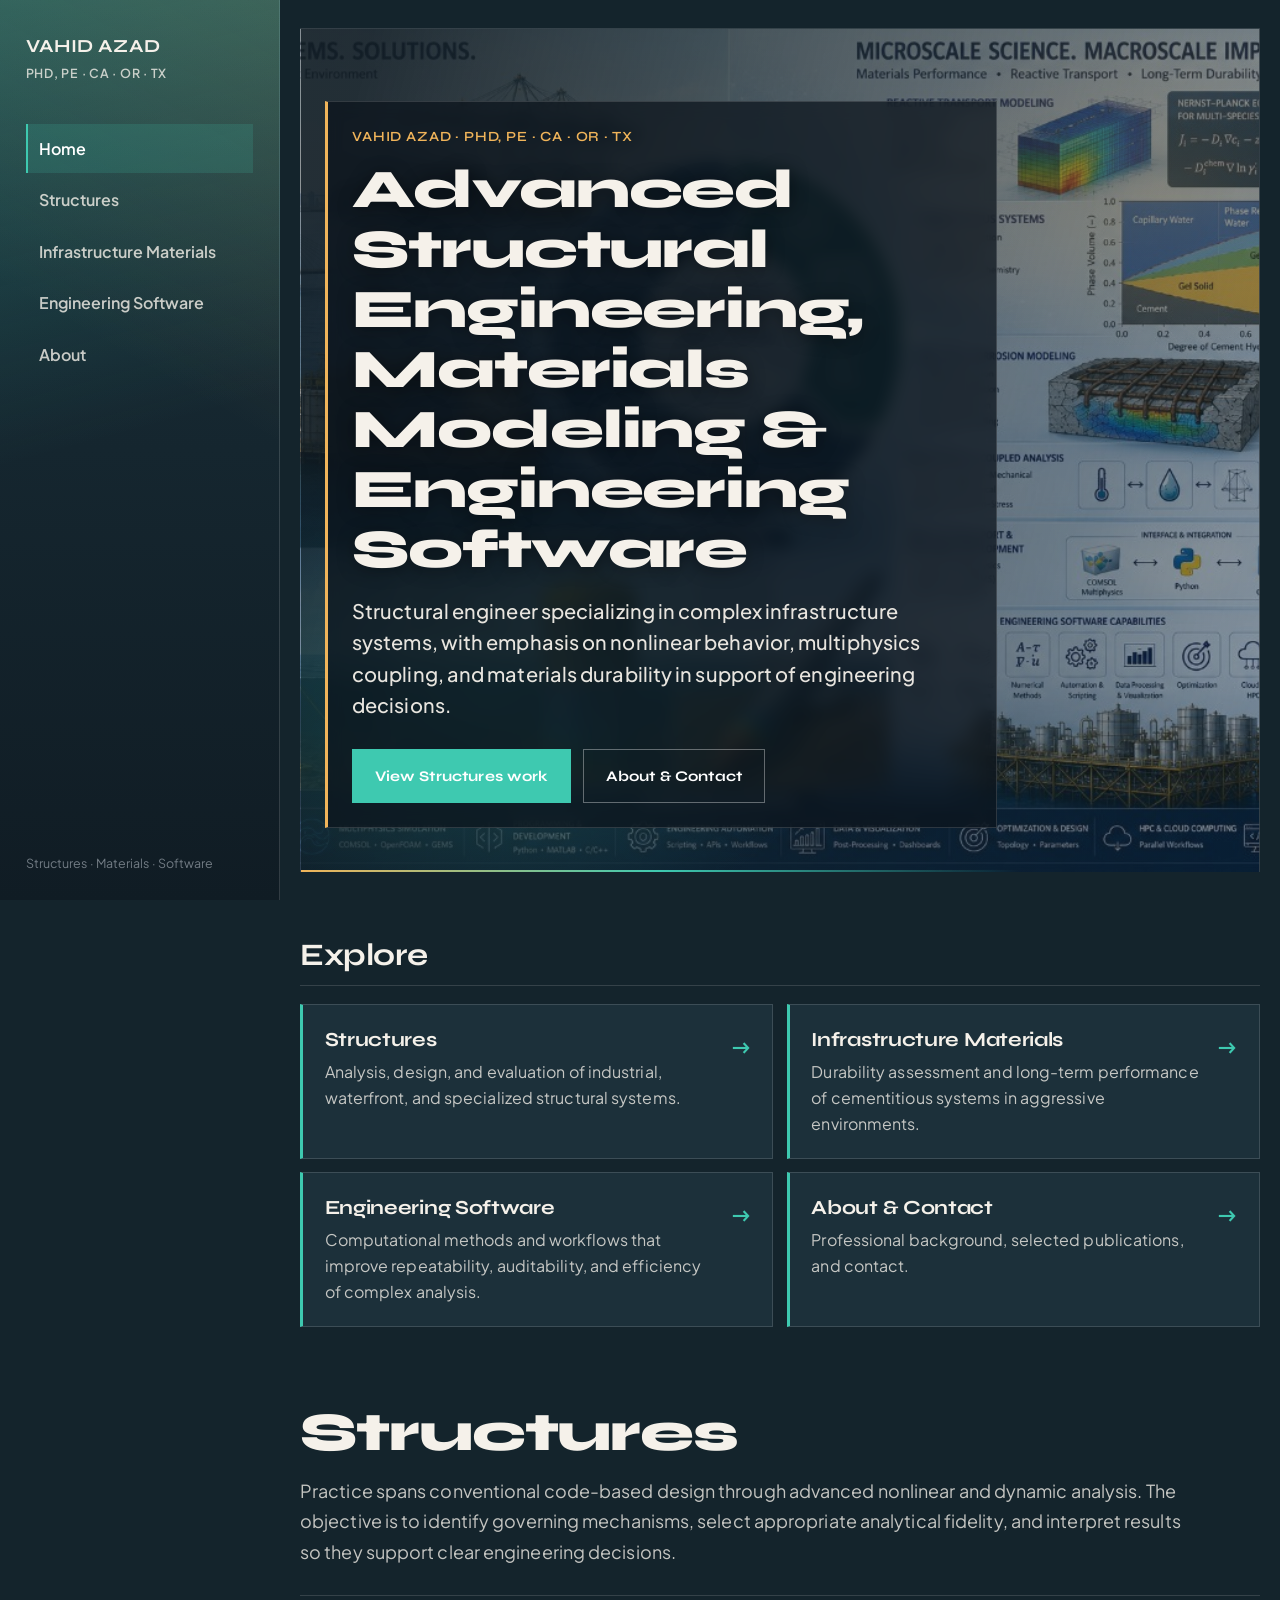
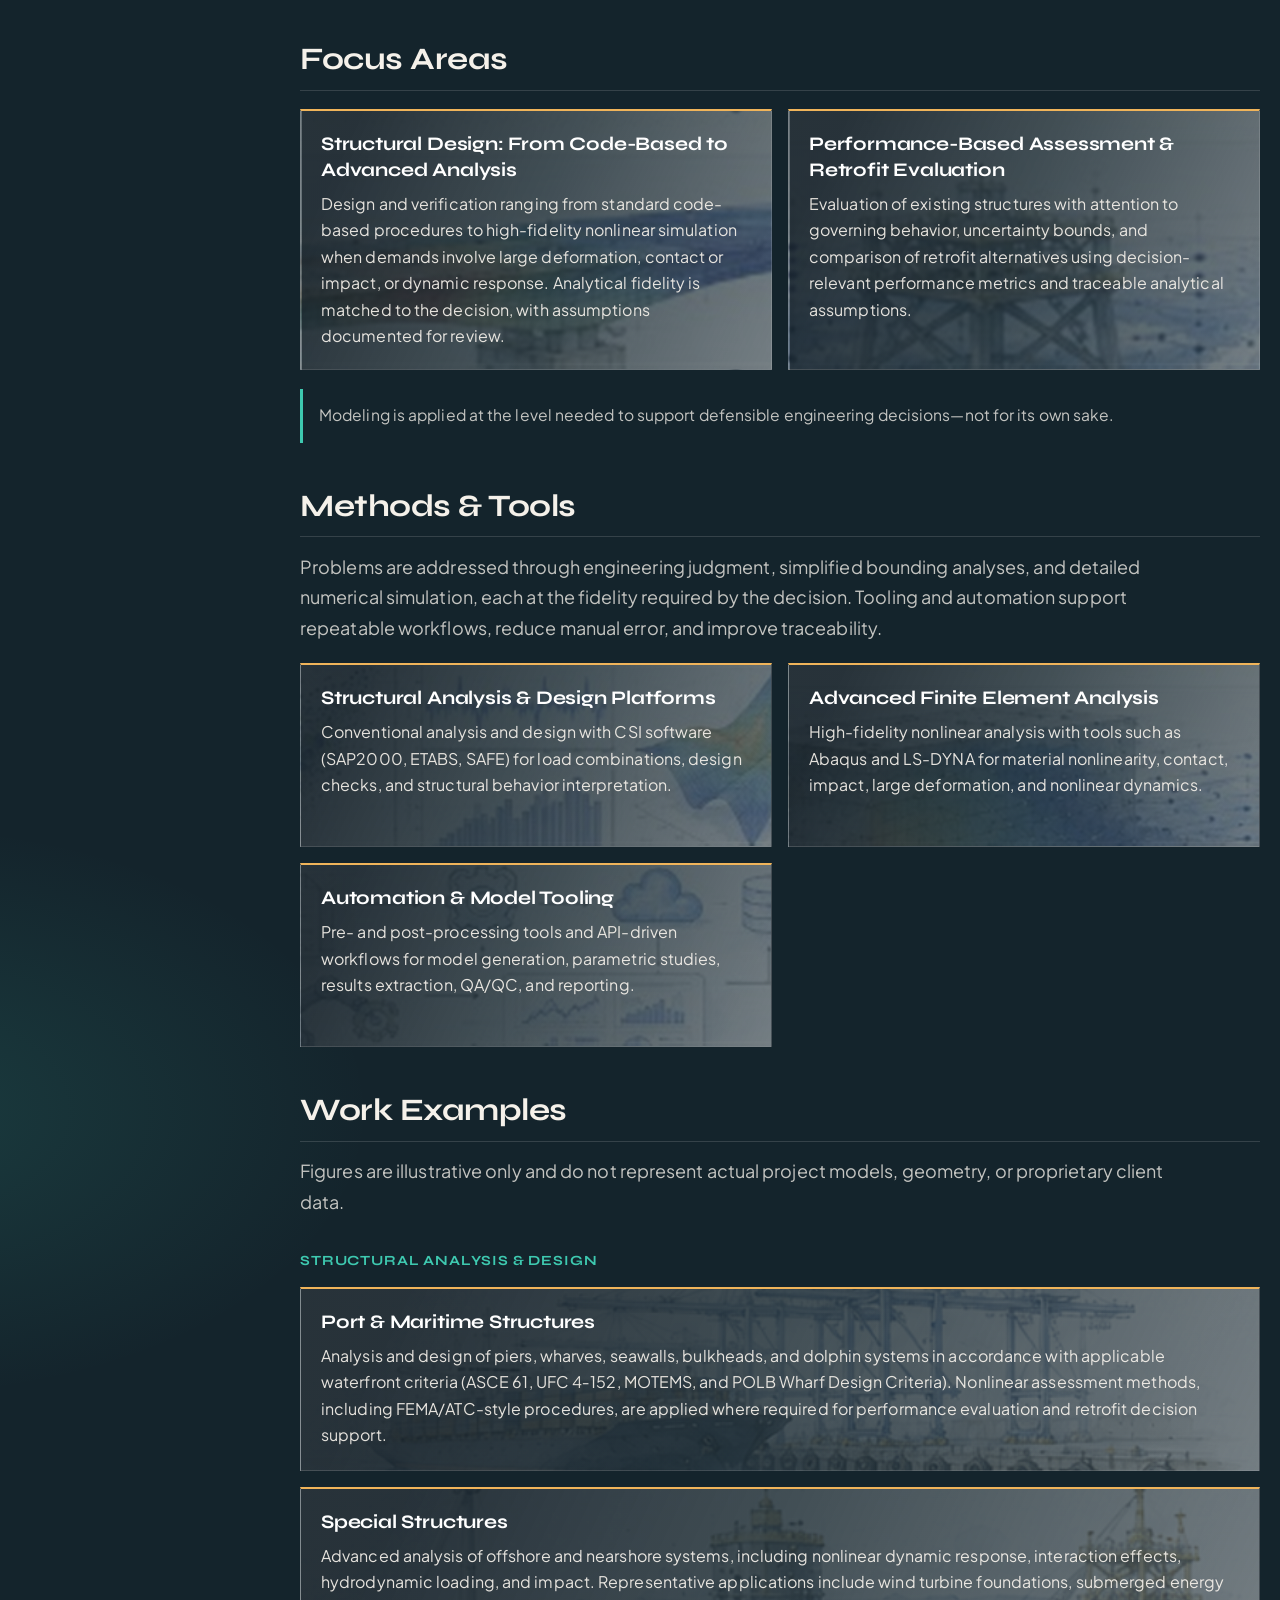
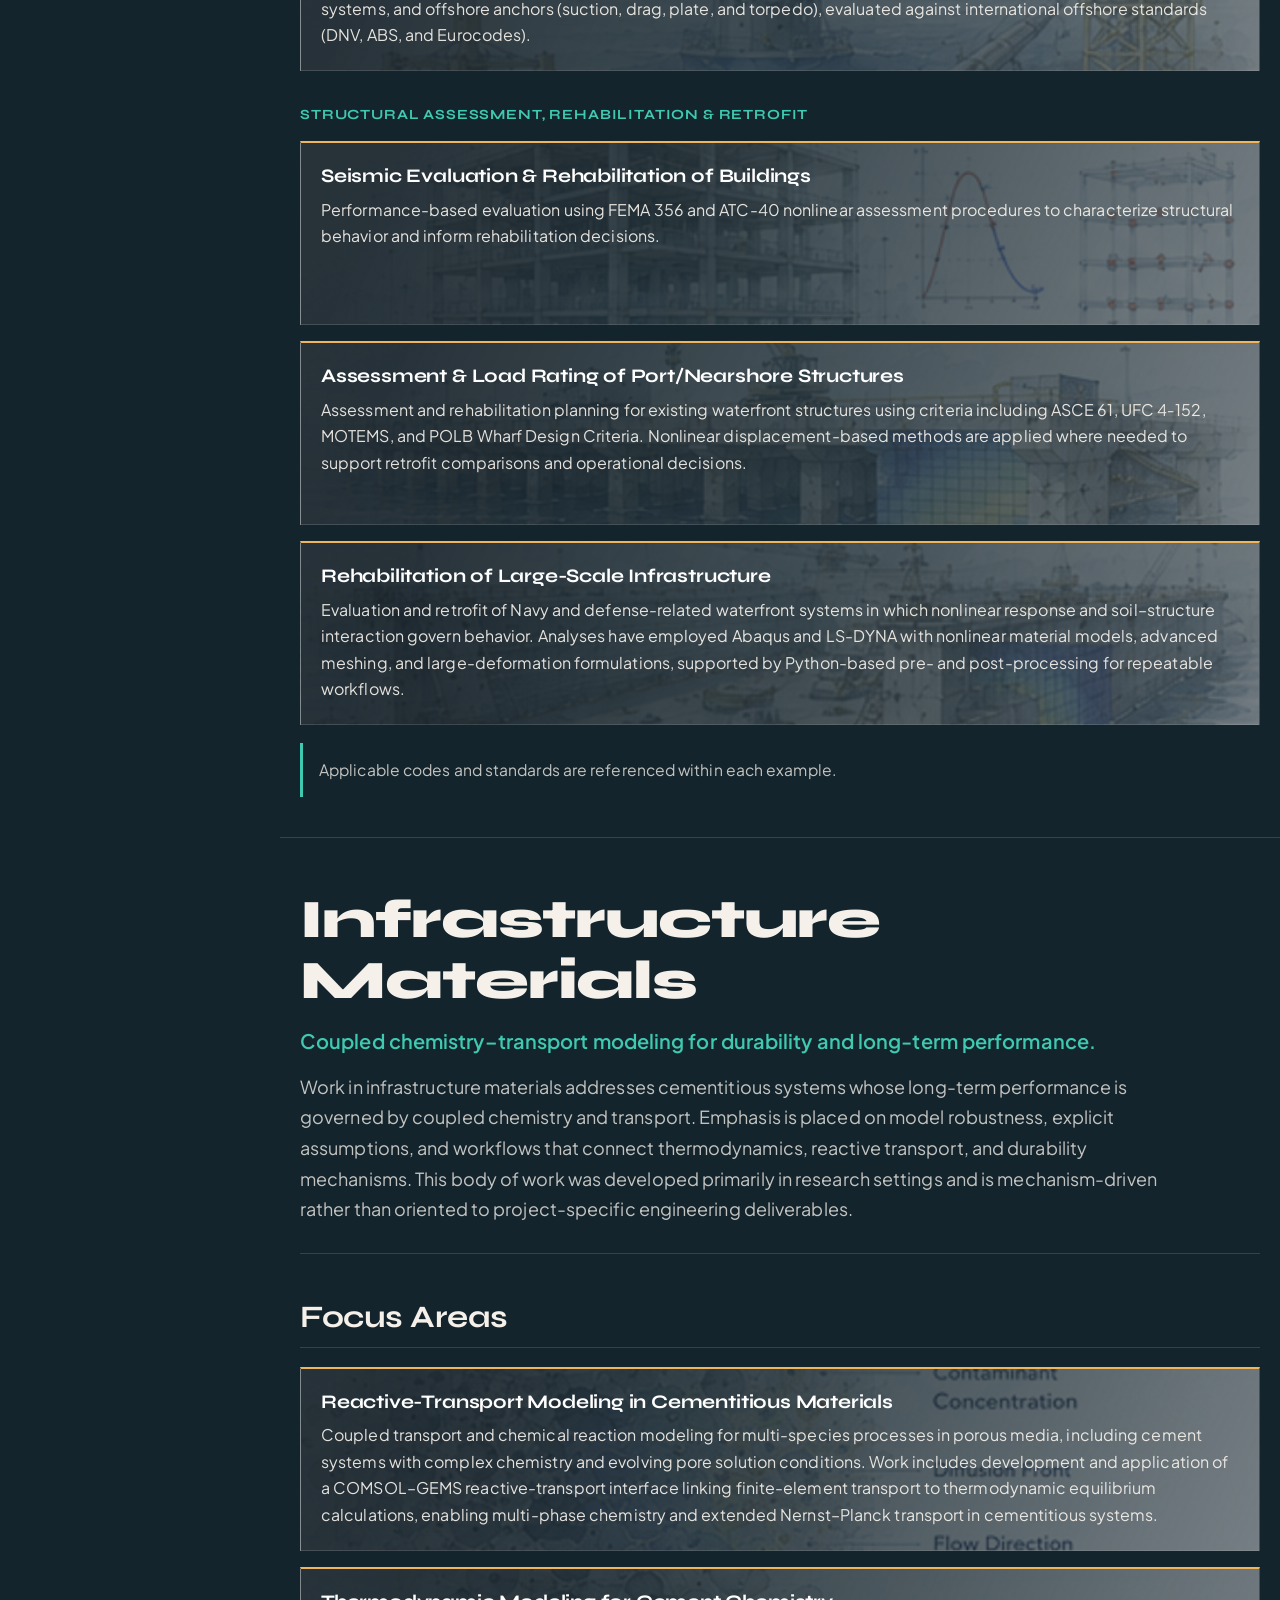
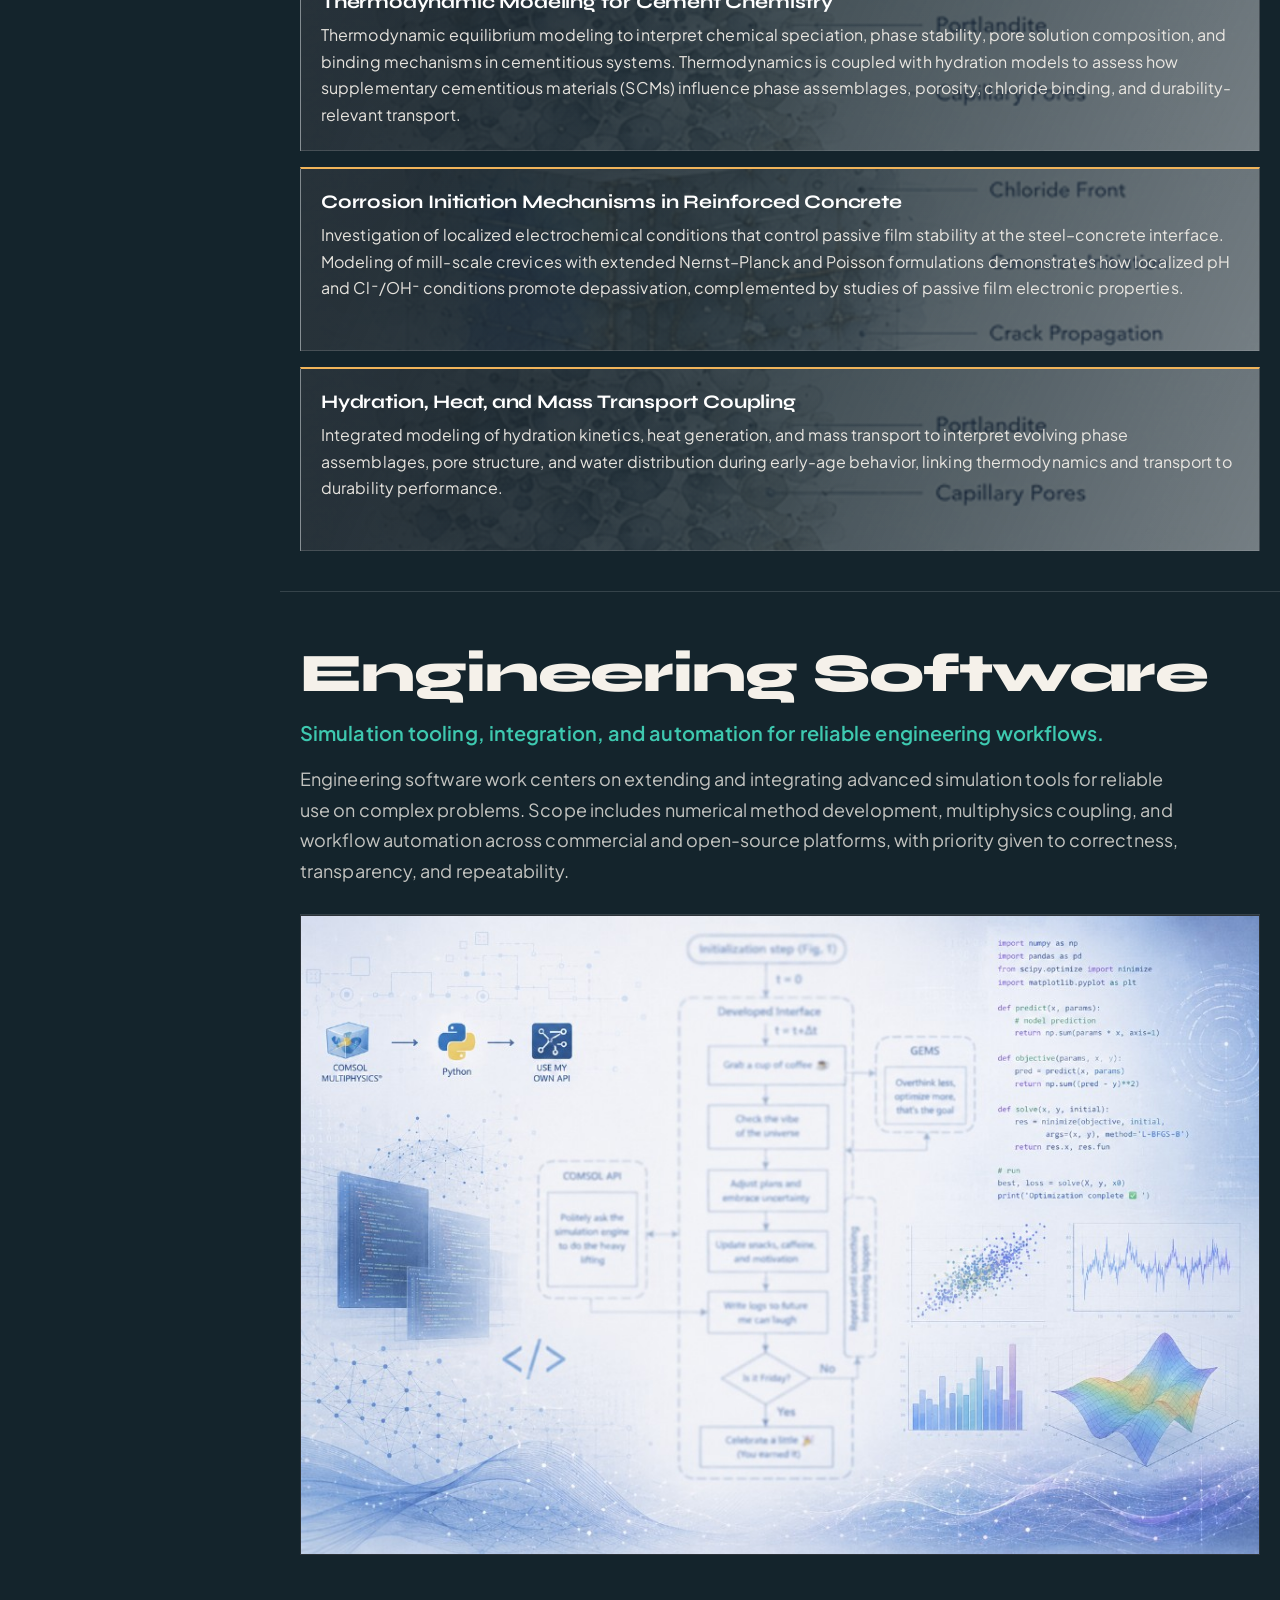
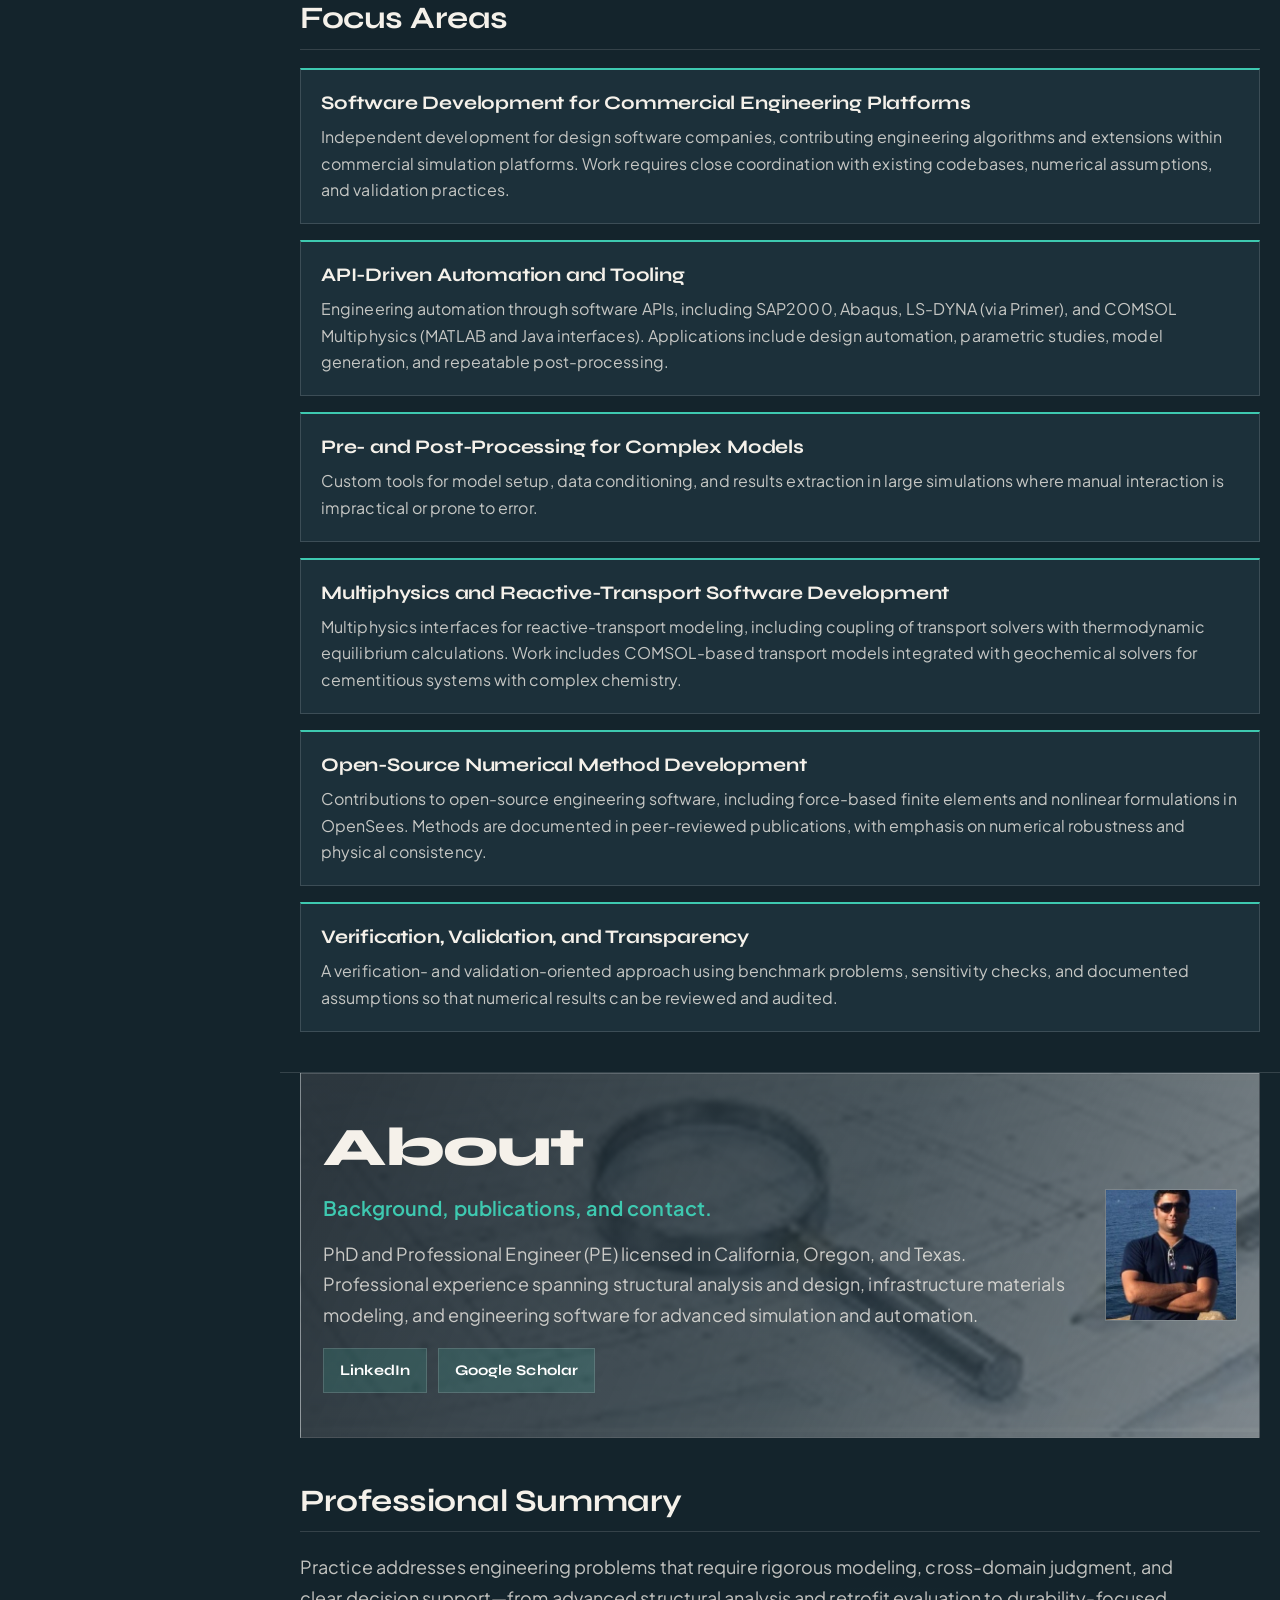
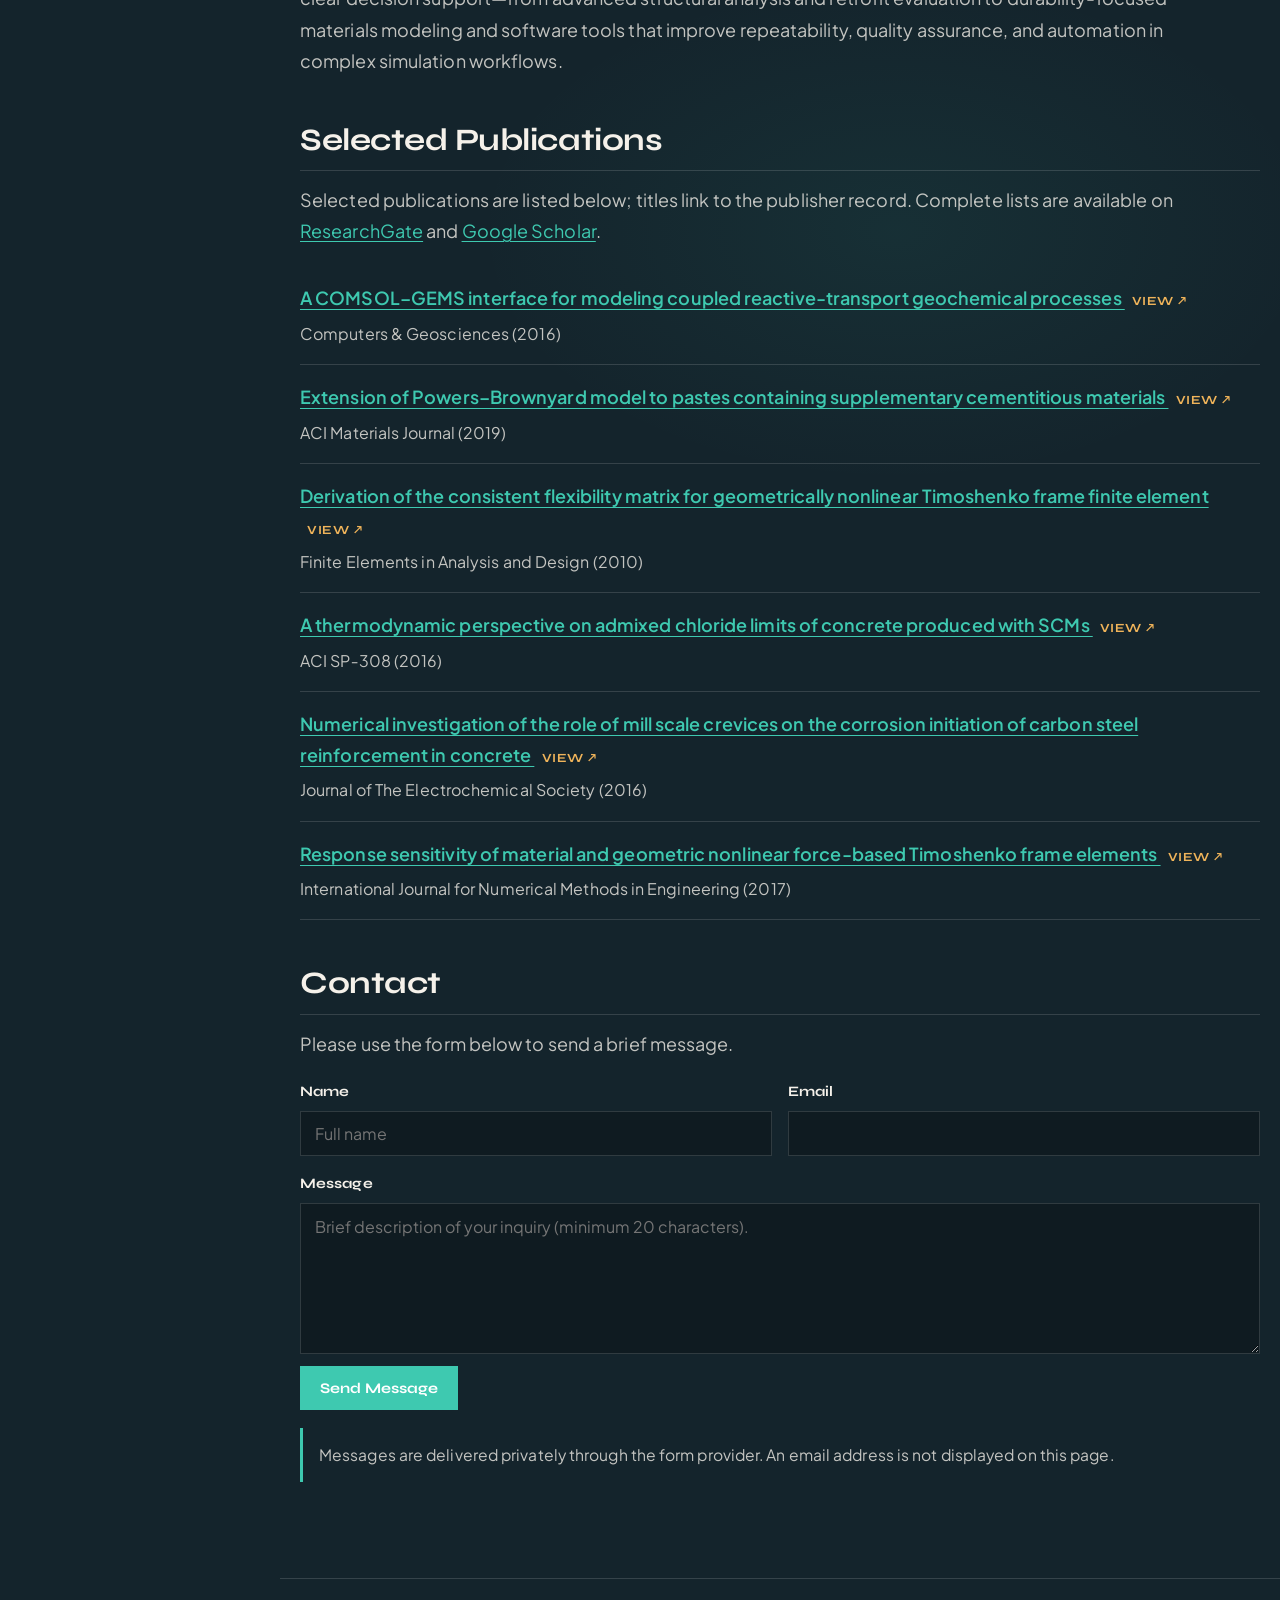
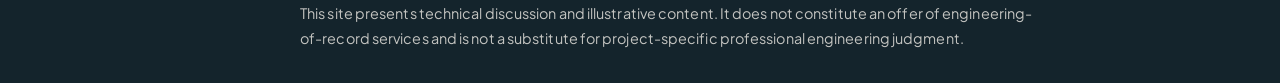
==== index.html @ e1a86461 "Show the full software collage instead of a cropped section background. Replace the right-panel back" ====
<!doctype html>
<html lang="en">
<head>
  <meta charset="utf-8">
  <meta name="viewport" content="width=device-width,initial-scale=1">
  <title>Vahid Azad • Structures • Materials • Software</title>
  <meta name="description" content="Structural engineering, infrastructure materials, and engineering software. Professional practice overview and selected publications.">
  <meta name="color-scheme" content="dark">
  <meta name="theme-color" content="#14242c">
  <link rel="canonical" href="https://vahid-azad.com/">
  <link rel="preconnect" href="https://fonts.googleapis.com">
  <link rel="preconnect" href="https://fonts.gstatic.com" crossorigin>
  <link href="https://fonts.googleapis.com/css2?family=Plus+Jakarta+Sans:ital,wght@0,400;0,500;0,600;0,700;1,400&family=Syne:wght@500;600;700;800&display=swap" rel="stylesheet">
  <link rel="stylesheet" href="styles.css">
  <meta property="og:title" content="Vahid Azad • Structures • Materials • Software">
  <meta property="og:description" content="Structural engineering, infrastructure materials, and engineering software. Professional practice overview and selected publications.">
  <meta property="og:type" content="website">
  <meta property="og:url" content="https://vahid-azad.com/">
  <script defer data-domain="vahidjafariazad.github.io" src="https://plausible.io/js/script.js"></script>
</head>
<body class="page-home">
  <a class="skip" href="#intro">Skip to content</a>

  <div class="layout">
    <aside class="sidebar" aria-label="Site">
      <div>
        <div class="brand">
          <div class="name"><a href="#intro" class="brand-link">VAHID AZAD</a></div>
          <div class="tag">PhD, PE · CA · OR · TX</div>
        </div>
        <nav class="side-nav" aria-label="Primary navigation">
          <a href="#intro" data-section="intro">Home</a>
          <a href="#structures" data-section="structures">Structures</a>
          <a href="#materials" data-section="materials">Infrastructure Materials</a>
          <a href="#software" data-section="software">Engineering Software</a>
          <a href="#about" data-section="about">About</a>
        </nav>
      </div>
      <div class="sidebar-foot">Structures · Materials · Software</div>
    </aside>

    <div class="main-wrap">
      <div class="mobile-bar">
        <div class="row">
          <div class="brand">
            <div class="name"><a href="#intro" class="brand-link">VAHID AZAD</a></div>
            <div class="tag">PhD, PE · CA · OR · TX</div>
          </div>
          <details id="mobile-menu">
            <summary aria-label="Open site menu">Menu</summary>
            <nav class="panel side-nav" aria-label="Mobile navigation">
              <a href="#intro" data-section="intro">Home</a>
              <a href="#structures" data-section="structures">Structures</a>
              <a href="#materials" data-section="materials">Infrastructure Materials</a>
              <a href="#software" data-section="software">Engineering Software</a>
              <a href="#about" data-section="about">About</a>
            </nav>
          </details>
        </div>
      </div>

      <main id="content">
        <!-- HOME -->
        <section id="intro" class="page-section" aria-label="Introduction">
          <div class="spotlight">
            <div class="container">
              <div class="spotlight-copy">
                <p class="kicker">Vahid Azad · PhD, PE · CA · OR · TX</p>
                <h1>Advanced Structural Engineering, Materials Modeling &amp; Engineering Software</h1>
                <p class="lede">
                  Structural engineer specializing in complex infrastructure systems, with emphasis on nonlinear
                  behavior, multiphysics coupling, and materials durability in support of engineering decisions.
                </p>
                <div class="hero-actions">
                  <a class="btn btn-primary" href="#structures-work">View Structures work</a>
                  <a class="btn btn-ghost" href="#about">About &amp; Contact</a>
                </div>
              </div>
            </div>
          </div>

          <div class="container">
            <div class="section jump-links">
              <h2>Explore</h2>
              <div class="spots">
                <a class="spot spot-link" href="#structures">
                  <div>
                    <h2>Structures</h2>
                    <p>Analysis, design, and evaluation of industrial, waterfront, and specialized structural systems.</p>
                  </div>
                  <span class="arrow" aria-hidden="true">→</span>
                </a>
                <a class="spot spot-link" href="#materials">
                  <div>
                    <h2>Infrastructure Materials</h2>
                    <p>Durability assessment and long-term performance of cementitious systems in aggressive environments.</p>
                  </div>
                  <span class="arrow" aria-hidden="true">→</span>
                </a>
                <a class="spot spot-link" href="#software">
                  <div>
                    <h2>Engineering Software</h2>
                    <p>Computational methods and workflows that improve repeatability, auditability, and efficiency of complex analysis.</p>
                  </div>
                  <span class="arrow" aria-hidden="true">→</span>
                </a>
                <a class="spot spot-link" href="#about">
                  <div>
                    <h2>About &amp; Contact</h2>
                    <p>Professional background, selected publications, and contact.</p>
                  </div>
                  <span class="arrow" aria-hidden="true">→</span>
                </a>
              </div>
            </div>
          </div>
        </section>

        <!-- STRUCTURES -->
        <section id="structures" class="page-section">
          <div class="container">
            <header class="page-hero">
              <h1>Structures</h1>
              <p>
                Practice spans conventional code-based design through advanced nonlinear and dynamic analysis.
                The objective is to identify governing mechanisms, select appropriate analytical fidelity, and
                interpret results so they support clear engineering decisions.
              </p>
            </header>

            <div class="section">
              <h2>Focus Areas</h2>
              <div class="portfolio two-col">
                <article class="project has-bg" style="--bg-image: url('assets/images/topics/06-nonlinear-analysis.jpg')">
                  <h3>Structural Design: From Code-Based to Advanced Analysis</h3>
                  <p>
                    Design and verification ranging from standard code-based procedures to high-fidelity nonlinear
                    simulation when demands involve large deformation, contact or impact, or dynamic response.
                    Analytical fidelity is matched to the decision, with assumptions documented for review.
                  </p>
                </article>
                <article class="project has-bg" style="--bg-image: url('assets/images/topics/08-hydrodynamic-impact.jpg')">
                  <h3>Performance-Based Assessment &amp; Retrofit Evaluation</h3>
                  <p>
                    Evaluation of existing structures with attention to governing behavior, uncertainty bounds, and
                    comparison of retrofit alternatives using decision-relevant performance metrics and traceable
                    analytical assumptions.
                  </p>
                </article>
              </div>
              <div class="note">
                Modeling is applied at the level needed to support defensible engineering decisions—not for its own sake.
              </div>
            </div>

            <div class="section">
              <h2>Methods &amp; Tools</h2>
              <p class="section-intro">
                Problems are addressed through engineering judgment, simplified bounding analyses, and detailed
                numerical simulation, each at the fidelity required by the decision. Tooling and automation support
                repeatable workflows, reduce manual error, and improve traceability.
              </p>
              <div class="portfolio two-col">
                <article class="project has-bg" style="--bg-image: url('assets/images/topics/14-data-visualization.jpg')">
                  <h3>Structural Analysis &amp; Design Platforms</h3>
                  <p>
                    Conventional analysis and design with CSI software (SAP2000, ETABS, SAFE) for load combinations,
                    design checks, and structural behavior interpretation.
                  </p>
                </article>
                <article class="project has-bg" style="--bg-image: url('assets/images/topics/07-multiphysics-modeling.jpg')">
                  <h3>Advanced Finite Element Analysis</h3>
                  <p>
                    High-fidelity nonlinear analysis with tools such as Abaqus and LS-DYNA for material nonlinearity,
                    contact, impact, large deformation, and nonlinear dynamics.
                  </p>
                </article>
                <article class="project has-bg" style="--bg-image: url('assets/images/topics/13-automation-workflows.jpg')">
                  <h3>Automation &amp; Model Tooling</h3>
                  <p>
                    Pre- and post-processing tools and API-driven workflows for model generation, parametric studies,
                    results extraction, QA/QC, and reporting.
                  </p>
                </article>
              </div>
            </div>

            <div class="section" id="structures-work">
              <h2>Work Examples</h2>
              <p class="section-intro">
                Figures are illustrative only and do not represent actual project models, geometry, or proprietary client data.
              </p>
              <h3 class="subhead">Structural Analysis &amp; Design</h3>
              <div class="portfolio stack">
                <article class="project has-bg" style="--bg-image: url('assets/images/topics/01-port-maritime.png')">
                  <div>
                    <h3>Port &amp; Maritime Structures</h3>
                    <p>
                      Analysis and design of piers, wharves, seawalls, bulkheads, and dolphin systems in accordance with
                      applicable waterfront criteria (ASCE 61, UFC 4‑152, MOTEMS, and POLB Wharf Design Criteria).
                      Nonlinear assessment methods, including FEMA/ATC-style procedures, are applied where required for
                      performance evaluation and retrofit decision support.
                    </p>
                  </div>
                </article>
                <article class="project has-bg" style="--bg-image: url('assets/images/topics/02-special-structures.png')">
                  <div>
                    <h3>Special Structures</h3>
                    <p>
                      Advanced analysis of offshore and nearshore systems, including nonlinear dynamic response,
                      interaction effects, hydrodynamic loading, and impact. Representative applications include wind
                      turbine foundations, submerged energy systems, and offshore anchors (suction, drag, plate, and
                      torpedo), evaluated against international offshore standards (DNV, ABS, and Eurocodes).
                    </p>
                  </div>
                </article>
              </div>
              <h3 class="subhead">Structural Assessment, Rehabilitation &amp; Retrofit</h3>
              <div class="portfolio stack">
                <article class="project has-bg" style="--bg-image: url('assets/images/topics/03-seismic-buildings.png')">
                  <div>
                    <h3>Seismic Evaluation &amp; Rehabilitation of Buildings</h3>
                    <p>
                      Performance-based evaluation using FEMA 356 and ATC-40 nonlinear assessment procedures to
                      characterize structural behavior and inform rehabilitation decisions.
                    </p>
                  </div>
                </article>
                <article class="project has-bg" style="--bg-image: url('assets/images/topics/04-port-load-rating.png')">
                  <div>
                    <h3>Assessment &amp; Load Rating of Port/Nearshore Structures</h3>
                    <p>
                      Assessment and rehabilitation planning for existing waterfront structures using criteria including
                      ASCE 61, UFC 4‑152, MOTEMS, and POLB Wharf Design Criteria. Nonlinear displacement-based methods
                      are applied where needed to support retrofit comparisons and operational decisions.
                    </p>
                  </div>
                </article>
                <article class="project has-bg" style="--bg-image: url('assets/images/topics/05-large-scale-rehab.png')">
                  <div>
                    <h3>Rehabilitation of Large-Scale Infrastructure</h3>
                    <p>
                      Evaluation and retrofit of Navy and defense-related waterfront systems in which nonlinear response
                      and soil–structure interaction govern behavior. Analyses have employed Abaqus and LS-DYNA with
                      nonlinear material models, advanced meshing, and large-deformation formulations, supported by
                      Python-based pre- and post-processing for repeatable workflows.
                    </p>
                  </div>
                </article>
              </div>
              <div class="note">
                Applicable codes and standards are referenced within each example.
              </div>
            </div>
          </div>
        </section>

        <!-- MATERIALS -->
        <section id="materials" class="page-section">
          <div class="container">
            <header class="page-hero">
              <h1>Infrastructure Materials</h1>
              <p class="sub">Coupled chemistry–transport modeling for durability and long-term performance.</p>
              <p>
                Work in infrastructure materials addresses cementitious systems whose long-term performance is
                governed by coupled chemistry and transport. Emphasis is placed on model robustness, explicit
                assumptions, and workflows that connect thermodynamics, reactive transport, and durability
                mechanisms. This body of work was developed primarily in research settings and is mechanism-driven
                rather than oriented to project-specific engineering deliverables.
              </p>
            </header>
            <div class="section">
              <h2>Focus Areas</h2>
              <div class="portfolio stack">
                <article class="project has-bg" style="--bg-image: url('assets/images/topics/11-reactive-transport.png')">
                  <div>
                    <h3>Reactive-Transport Modeling in Cementitious Materials</h3>
                    <p>
                      Coupled transport and chemical reaction modeling for multi-species processes in porous media,
                      including cement systems with complex chemistry and evolving pore solution conditions. Work
                      includes development and application of a COMSOL–GEMS reactive-transport interface linking
                      finite-element transport to thermodynamic equilibrium calculations, enabling multi-phase chemistry
                      and extended Nernst–Planck transport in cementitious systems.
                    </p>
                  </div>
                </article>
                <article class="project has-bg" style="--bg-image: url('assets/images/topics/09-thermodynamic-cement.png')">
                  <div>
                    <h3>Thermodynamic Modeling for Cement Chemistry</h3>
                    <p>
                      Thermodynamic equilibrium modeling to interpret chemical speciation, phase stability, pore
                      solution composition, and binding mechanisms in cementitious systems. Thermodynamics is coupled
                      with hydration models to assess how supplementary cementitious materials (SCMs) influence phase
                      assemblages, porosity, chloride binding, and durability-relevant transport.
                    </p>
                  </div>
                </article>
                <article class="project has-bg" style="--bg-image: url('assets/images/topics/10-corrosion-durability.png')">
                  <div>
                    <h3>Corrosion Initiation Mechanisms in Reinforced Concrete</h3>
                    <p>
                      Investigation of localized electrochemical conditions that control passive film stability at the
                      steel–concrete interface. Modeling of mill-scale crevices with extended Nernst–Planck and Poisson
                      formulations demonstrates how localized pH and Cl⁻/OH⁻ conditions promote depassivation, complemented
                      by studies of passive film electronic properties.
                    </p>
                  </div>
                </article>
                <article class="project has-bg" style="--bg-image: url('assets/images/topics/09-thermodynamic-cement.png')">
                  <div>
                    <h3>Hydration, Heat, and Mass Transport Coupling</h3>
                    <p>
                      Integrated modeling of hydration kinetics, heat generation, and mass transport to interpret
                      evolving phase assemblages, pore structure, and water distribution during early-age behavior,
                      linking thermodynamics and transport to durability performance.
                    </p>
                  </div>
                </article>
              </div>
            </div>
          </div>
        </section>

        <!-- SOFTWARE -->
        <section id="software" class="page-section">
          <div class="container">
            <header class="page-hero">
              <h1>Engineering Software</h1>
              <p class="sub">Simulation tooling, integration, and automation for reliable engineering workflows.</p>
              <p>
                Engineering software work centers on extending and integrating advanced simulation tools for reliable
                use on complex problems. Scope includes numerical method development, multiphysics coupling, and
                workflow automation across commercial and open-source platforms, with priority given to correctness,
                transparency, and repeatability.
              </p>
            </header>
            <figure class="section-visual">
              <img
                src="assets/images/topics/software-section-bg.png"
                alt="Engineering software collage: COMSOL and Python API workflows, automation tooling, and simulation post-processing."
                width="1600"
                height="900"
                loading="lazy"
                decoding="async"
              >
            </figure>
            <div class="section">
              <h2>Focus Areas</h2>
              <div class="portfolio stack">
                <article class="project">
                  <div>
                    <h3>Software Development for Commercial Engineering Platforms</h3>
                    <p>
                      Independent development for design software companies, contributing engineering algorithms and
                      extensions within commercial simulation platforms. Work requires close coordination with existing
                      codebases, numerical assumptions, and validation practices.
                    </p>
                  </div>
                </article>
                <article class="project">
                  <div>
                    <h3>API-Driven Automation and Tooling</h3>
                    <p>
                      Engineering automation through software APIs, including SAP2000, Abaqus, LS-DYNA (via Primer),
                      and COMSOL Multiphysics (MATLAB and Java interfaces). Applications include design automation,
                      parametric studies, model generation, and repeatable post-processing.
                    </p>
                  </div>
                </article>
                <article class="project">
                  <div>
                    <h3>Pre- and Post-Processing for Complex Models</h3>
                    <p>
                      Custom tools for model setup, data conditioning, and results extraction in large simulations
                      where manual interaction is impractical or prone to error.
                    </p>
                  </div>
                </article>
                <article class="project">
                  <div>
                    <h3>Multiphysics and Reactive-Transport Software Development</h3>
                    <p>
                      Multiphysics interfaces for reactive-transport modeling, including coupling of transport solvers
                      with thermodynamic equilibrium calculations. Work includes COMSOL-based transport models integrated
                      with geochemical solvers for cementitious systems with complex chemistry.
                    </p>
                  </div>
                </article>
                <article class="project">
                  <div>
                    <h3>Open-Source Numerical Method Development</h3>
                    <p>
                      Contributions to open-source engineering software, including force-based finite elements and
                      nonlinear formulations in OpenSees. Methods are documented in peer-reviewed publications, with
                      emphasis on numerical robustness and physical consistency.
                    </p>
                  </div>
                </article>
                <article class="project">
                  <div>
                    <h3>Verification, Validation, and Transparency</h3>
                    <p>
                      A verification- and validation-oriented approach using benchmark problems, sensitivity checks,
                      and documented assumptions so that numerical results can be reviewed and audited.
                    </p>
                  </div>
                </article>
              </div>
            </div>
          </div>
        </section>

        <!-- ABOUT -->
        <section id="about" class="page-section">
          <div class="container">
            <header class="page-hero has-bg" style="--bg-image: url('assets/images/topics/15-technical-consulting.jpg')">
              <div class="hero-about">
                <div>
                  <h1>About</h1>
                  <p class="sub">Background, publications, and contact.</p>
                  <p>
                    PhD and Professional Engineer (PE) licensed in California, Oregon, and Texas. Professional
                    experience spanning structural analysis and design, infrastructure materials modeling, and
                    engineering software for advanced simulation and automation.
                  </p>
                  <div class="chips">
                    <span class="chip">
                      <a href="https://www.linkedin.com/in/vahidjafariazad/" target="_blank" rel="noopener">LinkedIn</a>
                    </span>
                    <span class="chip">
                      <a href="https://scholar.google.com/citations?user=SC7Uf60AAAAJ&hl=en" target="_blank" rel="noopener">Google Scholar</a>
                    </span>
                  </div>
                </div>
                <img class="hero-photo" src="assets/images/main_photo.jpg" alt="Portrait of Vahid Azad" width="132" height="132" loading="lazy" decoding="async">
              </div>
            </header>

            <div class="section">
              <h2>Professional Summary</h2>
              <div class="prose-block">
                <p>
                  Practice addresses engineering problems that require rigorous modeling, cross-domain judgment, and
                  clear decision support—from advanced structural analysis and retrofit evaluation to durability-focused
                  materials modeling and software tools that improve repeatability, quality assurance, and automation
                  in complex simulation workflows.
                </p>
              </div>
            </div>

            <div class="section">
              <h2>Selected Publications</h2>
              <p class="section-intro">
                Selected publications are listed below; titles link to the publisher record. Complete lists are available on
                <a href="https://www.researchgate.net/profile/Vahid-Azad" target="_blank" rel="noopener noreferrer">ResearchGate</a>
                and
                <a href="https://scholar.google.com/citations?user=SC7Uf60AAAAJ&hl=en" target="_blank" rel="noopener noreferrer">Google Scholar</a>.
              </p>
              <ul class="pub-list">
                <li>
                  <a class="pub-link" href="https://doi.org/10.1016/j.cageo.2016.04.002" target="_blank" rel="noopener noreferrer">
                    A COMSOL–GEMS interface for modeling coupled reactive-transport geochemical processes
                    <span class="pub-cta">View ↗</span>
                  </a>
                  <span class="pub-meta">Computers &amp; Geosciences (2016)</span>
                </li>
                <li>
                  <a class="pub-link" href="https://doi.org/10.14359/51714466" target="_blank" rel="noopener noreferrer">
                    Extension of Powers–Brownyard model to pastes containing supplementary cementitious materials
                    <span class="pub-cta">View ↗</span>
                  </a>
                  <span class="pub-meta">ACI Materials Journal (2019)</span>
                </li>
                <li>
                  <a class="pub-link" href="https://doi.org/10.1016/j.finel.2010.07.015" target="_blank" rel="noopener noreferrer">
                    Derivation of the consistent flexibility matrix for geometrically nonlinear Timoshenko frame finite element
                    <span class="pub-cta">View ↗</span>
                  </a>
                  <span class="pub-meta">Finite Elements in Analysis and Design (2010)</span>
                </li>
                <li>
                  <a class="pub-link" href="https://doi.org/10.14359/51689183" target="_blank" rel="noopener noreferrer">
                    A thermodynamic perspective on admixed chloride limits of concrete produced with SCMs
                    <span class="pub-cta">View ↗</span>
                  </a>
                  <span class="pub-meta">ACI SP‑308 (2016)</span>
                </li>
                <li>
                  <a class="pub-link" href="https://doi.org/10.1149/2.0731606jes" target="_blank" rel="noopener noreferrer">
                    Numerical investigation of the role of mill scale crevices on the corrosion initiation of carbon steel reinforcement in concrete
                    <span class="pub-cta">View ↗</span>
                  </a>
                  <span class="pub-meta">Journal of The Electrochemical Society (2016)</span>
                </li>
                <li>
                  <a class="pub-link" href="https://doi.org/10.1002/nme.5479" target="_blank" rel="noopener noreferrer">
                    Response sensitivity of material and geometric nonlinear force-based Timoshenko frame elements
                    <span class="pub-cta">View ↗</span>
                  </a>
                  <span class="pub-meta">International Journal for Numerical Methods in Engineering (2017)</span>
                </li>
              </ul>
            </div>

            <div class="section">
              <h2>Contact</h2>
              <p class="section-intro">Please use the form below to send a brief message.</p>
              <form action="https://formspree.io/f/meeljqvw" method="POST">
                <input type="hidden" id="ts" name="ts" value="">
                <div class="form-grid">
                  <div class="form-field">
                    <label for="name">Name</label>
                    <input id="name" name="name" type="text" required autocomplete="name" minlength="2" maxlength="80" placeholder="Full name">
                  </div>
                  <div class="form-field">
                    <label for="email">Email</label>
                    <input id="email" name="email" type="email" required autocomplete="email" inputmode="email" pattern="^[^\s@]+@[^\s@]+\.[^\s@]+$" title="Please enter a valid email address.">
                  </div>
                  <div class="form-field full">
                    <label for="message">Message</label>
                    <textarea id="message" name="message" rows="6" required minlength="20" maxlength="2000" placeholder="Brief description of your inquiry (minimum 20 characters)."></textarea>
                    <button type="submit">Send Message</button>
                    <input type="text" name="_gotcha" style="display:none" tabindex="-1" autocomplete="off">
                  </div>
                </div>
              </form>
              <div class="note">
                Messages are delivered privately through the form provider. An email address is not displayed on this page.
              </div>
            </div>
          </div>
        </section>
      </main>

      <footer class="site-footer">
        <div class="container">
          <p>
            This site presents technical discussion and illustrative content. It does not constitute an offer of
            engineering-of-record services and is not a substitute for project-specific professional engineering judgment.
          </p>
        </div>
      </footer>
    </div>
  </div>

<script>
  (function () {
    const sections = ["intro", "structures", "materials", "software", "about"];
    const navLinks = document.querySelectorAll(".side-nav a[data-section]");
    const mobileMenu = document.getElementById("mobile-menu");

    function setActive(id) {
      navLinks.forEach(function (link) {
        link.classList.toggle("active", link.getAttribute("data-section") === id);
      });
    }

    // Highlight current section while scrolling
    if ("IntersectionObserver" in window) {
      const observer = new IntersectionObserver(
        function (entries) {
          entries.forEach(function (entry) {
            if (entry.isIntersecting) setActive(entry.target.id);
          });
        },
        { rootMargin: "-35% 0px -50% 0px", threshold: 0.01 }
      );
      sections.forEach(function (id) {
        const el = document.getElementById(id);
        if (el) observer.observe(el);
      });
    }

    // Close mobile menu after choosing a section, outside tap, or Escape
    navLinks.forEach(function (link) {
      link.addEventListener("click", function () {
        if (mobileMenu) mobileMenu.open = false;
      });
    });

    if (mobileMenu) {
      document.addEventListener("click", function (e) {
        if (!mobileMenu.open) return;
        if (!mobileMenu.contains(e.target)) mobileMenu.open = false;
      });
      document.addEventListener("keydown", function (e) {
        if (e.key === "Escape" && mobileMenu.open) mobileMenu.open = false;
      });
    }

    // Honor hash on load
    if (location.hash) {
      const id = location.hash.slice(1);
      if (sections.indexOf(id) !== -1) setActive(id);
    } else {
      setActive("intro");
    }

    // Contact form bot checks
    const form = document.querySelector('form[action*="formspree"]');
    if (form) {
      const start = Date.now();
      const ts = document.getElementById("ts");
      if (ts) ts.value = String(start);
      form.addEventListener("submit", function (e) {
        if (!form.checkValidity()) return;
        if (Date.now() - start < 2500) {
          e.preventDefault();
          alert("Please take a moment to complete the form.");
          return;
        }
        const gotcha = form.querySelector('input[name="_gotcha"]');
        if (gotcha && gotcha.value.trim() !== "") e.preventDefault();
      });
    }
  })();
</script>
</body>
</html>
---- styles.css ----
﻿/* Hyperspace-inspired layout ┬╖ warmer teal + lively type */
:root {
  --sidebar-w: 17.5rem;
  --bg: #14242c;
  --bg-panel: #1c303a;
  --bg-elev: #25404c;
  --ink: #f5f1ea;
  --muted: rgba(245, 241, 234, 0.78);
  --line: rgba(255, 255, 255, 0.14);
  --accent: #3ec9b0;
  --accent-strong: #2aaf97;
  --accent-warm: #f0b45a;
  --accent-soft: rgba(62, 201, 176, 0.16);
  --maxw: 1280px;
  --font-display: "Syne", system-ui, sans-serif;
  --font-body: "Plus Jakarta Sans", system-ui, sans-serif;
  --text: 1.125rem;
  --text-sm: 1rem;
  --text-lg: 1.25rem;
  --h1: clamp(2.4rem, 1.45rem + 3.1vw, 3.4rem);
  --h2: clamp(1.5rem, 1.2rem + 1.1vw, 1.95rem);
  --h3: 1.2rem;
  --ease: cubic-bezier(0.22, 1, 0.36, 1);
}

*,
*::before,
*::after {
  box-sizing: border-box;
}

html {
  scroll-behavior: smooth;
  overflow-x: clip;
}

body {
  margin: 0;
  min-height: 100vh;
  min-height: 100dvh;
  font-family: var(--font-body);
  font-size: var(--text);
  font-weight: 400;
  line-height: 1.72;
  letter-spacing: 0.005em;
  color: var(--ink);
  background:
    radial-gradient(1000px 560px at 92% -8%, rgba(240, 180, 90, 0.16), transparent 52%),
    radial-gradient(860px 520px at -8% 28%, rgba(62, 201, 176, 0.14), transparent 55%),
    radial-gradient(700px 420px at 70% 85%, rgba(62, 201, 176, 0.07), transparent 60%),
    var(--bg);
  -webkit-font-smoothing: antialiased;
  text-rendering: optimizeLegibility;
  overflow-x: clip;
  -webkit-tap-highlight-color: rgba(62, 201, 176, 0.28);
}

::selection {
  background: rgba(62, 201, 176, 0.35);
  color: #fff;
}

a {
  color: var(--accent);
  text-decoration-thickness: 1px;
  text-underline-offset: 0.18em;
}

a:hover {
  color: var(--accent-warm);
}

a:focus-visible,
button:focus-visible,
summary:focus-visible,
input:focus-visible,
textarea:focus-visible {
  outline: 2px solid var(--accent);
  outline-offset: 3px;
}

.skip {
  position: absolute;
  left: -999px;
  width: 1px;
  height: 1px;
  overflow: hidden;
}

.skip:focus {
  left: 1rem;
  top: 1rem;
  width: auto;
  height: auto;
  z-index: 1000;
  padding: 0.65rem 0.9rem;
  background: var(--bg-elev);
  border: 1px solid var(--line);
  color: var(--ink);
}

/* ΓÇöΓÇöΓÇö Layout (Hyperspace-style sidebar) ΓÇöΓÇöΓÇö */
.layout {
  display: flex;
  min-height: 100vh;
}

.sidebar {
  position: fixed;
  inset: 0 auto 0 0;
  width: var(--sidebar-w);
  z-index: 40;
  display: flex;
  flex-direction: column;
  justify-content: space-between;
  padding: 2.25rem 1.6rem 1.75rem;
  background:
    linear-gradient(165deg, rgba(62, 201, 176, 0.28) 0%, transparent 48%),
    linear-gradient(210deg, rgba(240, 180, 90, 0.16) 0%, transparent 42%),
    linear-gradient(180deg, #1a303a 0%, #101c24 100%);
  border-right: 1px solid var(--line);
}

.sidebar .brand .name {
  font-family: var(--font-display);
  font-weight: 700;
  font-size: 1.15rem;
  letter-spacing: 0.02em;
  line-height: 1.15;
}

.sidebar .brand .tag {
  margin-top: 0.35rem;
  font-family: var(--font-body);
  font-size: 0.78rem;
  font-weight: 600;
  letter-spacing: 0.06em;
  text-transform: uppercase;
  color: var(--muted);
}

.brand-link {
  color: inherit;
  text-decoration: none;
}

.brand-link:hover {
  color: var(--accent);
  text-decoration: none;
}

.sidebar nav {
  display: flex;
  flex-direction: column;
  gap: 0.2rem;
  margin-top: 2.5rem;
}

.sidebar nav a {
  display: block;
  padding: 0.65rem 0.7rem;
  color: rgba(245, 241, 234, 0.8);
  font-family: var(--font-body);
  font-weight: 600;
  font-size: var(--text-sm);
  letter-spacing: 0;
  text-decoration: none;
  border-left: 2px solid transparent;
  transition: color 180ms var(--ease), background 180ms var(--ease), border-color 180ms var(--ease);
}

.sidebar nav a:hover {
  color: #fff;
  background: var(--accent-soft);
  text-decoration: none;
}

.sidebar nav a.active {
  color: #fff;
  border-left-color: var(--accent);
  background: var(--accent-soft);
}

.sidebar-foot {
  font-size: 0.78rem;
  color: rgba(232, 240, 248, 0.45);
  line-height: 1.4;
}

.mobile-bar {
  display: none;
}

.main-wrap {
  margin-left: var(--sidebar-w);
  flex: 1;
  min-width: 0;
  display: flex;
  flex-direction: column;
  min-height: 100vh;
}

.container {
  width: min(var(--maxw), calc(100% - 2.5rem));
  margin: 0 auto;
}

main {
  flex: 1;
  padding: 0 0 3.5rem;
}

/* ΓÇöΓÇöΓÇö Spotlight / hero ΓÇöΓÇöΓÇö */
.spotlight {
  position: relative;
  display: flex;
  justify-content: center;
  padding: 1.75rem 0 2rem;
  border-bottom: none;
  overflow: visible;
}

.spotlight .container {
  position: relative;
  z-index: 1;
  min-height: min(72vh, 680px);
  display: flex;
  align-items: flex-end;
  padding: 4.5rem 1.5rem 2.75rem;
  background:
    linear-gradient(105deg, rgba(16, 28, 36, 0.9) 6%, rgba(20, 36, 44, 0.72) 38%, rgba(20, 36, 44, 0.38) 100%),
    linear-gradient(180deg, rgba(240, 180, 90, 0.14) 0%, transparent 38%),
    url("assets/images/hero-overview.png") 70% center / cover no-repeat;
  border: 1px solid var(--line);
  border-bottom: none;
  overflow: hidden;
  animation: rise 700ms var(--ease) both;
}

.spotlight .container::before {
  content: "";
  position: absolute;
  inset: 0;
  background:
    radial-gradient(600px 380px at 20% 80%, rgba(62, 201, 176, 0.22), transparent 60%),
    radial-gradient(500px 320px at 90% 20%, rgba(240, 180, 90, 0.18), transparent 55%);
  pointer-events: none;
}

.spotlight .container::after {
  content: "";
  position: absolute;
  inset: auto 0 0 0;
  height: 2px;
  background: linear-gradient(90deg, var(--accent-warm), var(--accent), transparent 75%);
}

.spotlight-copy {
  position: relative;
  z-index: 1;
  max-width: 42rem;
  padding: 1.45rem 1.5rem;
  background: rgba(12, 20, 28, 0.72);
  border: 1px solid rgba(255, 255, 255, 0.14);
  border-left: 3px solid var(--accent-warm);
  backdrop-filter: blur(8px);
}

.spotlight .kicker {
  margin: 0 0 0.7rem;
  font-family: var(--font-display);
  font-weight: 600;
  font-size: 0.875rem;
  letter-spacing: 0.06em;
  text-transform: uppercase;
  color: var(--accent-warm);
}

.spotlight h1 {
  margin: 0 0 0.95rem;
  font-family: var(--font-display);
  font-weight: 800;
  font-size: var(--h1);
  line-height: 1.1;
  letter-spacing: -0.02em;
  max-width: 18ch;
  text-shadow: 0 2px 18px rgba(0, 0, 0, 0.4);
}

.spotlight .lede {
  margin: 0;
  max-width: 44ch;
  font-size: var(--text-lg);
  font-weight: 500;
  line-height: 1.58;
  color: rgba(245, 241, 234, 0.94);
}

.hero-actions {
  display: flex;
  flex-wrap: wrap;
  gap: 0.75rem;
  margin-top: 1.75rem;
}

.btn {
  display: inline-flex;
  align-items: center;
  justify-content: center;
  padding: 0.85rem 1.35rem;
  font-family: var(--font-display);
  font-weight: 700;
  font-size: 0.92rem;
  letter-spacing: 0.01em;
  text-decoration: none;
  border: 1px solid transparent;
  transition: background 180ms var(--ease), color 180ms var(--ease), border-color 180ms var(--ease), transform 180ms var(--ease);
}

.btn:hover {
  text-decoration: none;
  transform: translateY(-1px);
}

.btn-primary {
  background: var(--accent);
  color: #fff;
}

.btn-primary:hover {
  background: var(--accent-strong);
  color: #fff;
}

.btn-ghost {
  background: transparent;
  color: #fff;
  border-color: rgba(255, 255, 255, 0.35);
}

.btn-ghost:hover {
  border-color: #fff;
  background: rgba(255, 255, 255, 0.06);
  color: #fff;
}

.page-hero {
  padding: 3.25rem 0 1.75rem;
  border-bottom: 1px solid var(--line);
  animation: rise 600ms var(--ease) both;
}

.page-hero h1 {
  margin: 0 0 0.75rem;
  font-family: var(--font-display);
  font-weight: 800;
  font-size: var(--h1);
  letter-spacing: -0.02em;
  line-height: 1.12;
}

.page-hero .sub {
  margin: 0 0 0.85rem;
  font-family: var(--font-body);
  font-size: var(--text-lg);
  font-weight: 600;
  color: var(--accent);
}

.page-hero p {
  margin: 0;
  max-width: 68ch;
  font-size: var(--text);
  line-height: 1.7;
  color: var(--muted);
}

.page-hero .hero-about {
  display: grid;
  grid-template-columns: minmax(0, 1fr) auto;
  gap: 2rem;
  align-items: center;
}

.page-hero .hero-photo {
  width: 132px;
  height: 132px;
  object-fit: cover;
  border: 1px solid var(--line);
}

/* ΓÇöΓÇöΓÇö Sections ΓÇöΓÇöΓÇö */
.section {
  margin-top: 2.75rem;
  animation: rise 700ms var(--ease) both;
}

.section h2 {
  margin: 0 0 1.15rem;
  font-family: var(--font-display);
  font-weight: 700;
  font-size: var(--h2);
  letter-spacing: -0.015em;
  line-height: 1.25;
  padding-bottom: 0.65rem;
  border-bottom: 1px solid var(--line);
}

.section-intro {
  margin: -0.25rem 0 1.25rem;
  max-width: 70ch;
  font-size: var(--text);
  line-height: 1.7;
  color: var(--muted);
}

.subhead {
  margin: 2rem 0 0.85rem;
  font-family: var(--font-display);
  font-size: 0.875rem;
  font-weight: 700;
  letter-spacing: 0.06em;
  text-transform: uppercase;
  color: var(--accent);
}

/* Practice spots */
.spots {
  display: grid;
  gap: 1rem;
}

.spot {
  display: grid;
  grid-template-columns: minmax(0, 1fr) auto;
  gap: 1rem;
  align-items: start;
  padding: 1.35rem 1.35rem;
  background: var(--bg-panel);
  border: 1px solid var(--line);
  border-left: 3px solid var(--accent);
  transition: background 180ms var(--ease), border-color 180ms var(--ease), transform 180ms var(--ease);
}

.spot:hover {
  background: var(--bg-elev);
  border-color: rgba(62, 201, 176, 0.45);
  transform: translateY(-1px);
}

.spot h2 {
  margin: 0 0 0.4rem;
  font-family: var(--font-display);
  font-size: 1.25rem;
  font-weight: 700;
  letter-spacing: -0.015em;
  line-height: 1.3;
  border: none;
  padding: 0;
}

.spot h2 a {
  color: inherit;
  text-decoration: none;
}

.spot h2 a:hover {
  color: var(--accent);
}

.spot p {
  margin: 0;
  font-size: var(--text-sm);
  line-height: 1.6;
  color: var(--muted);
}

.spot .arrow {
  font-family: var(--font-display);
  font-weight: 700;
  font-size: 1.35rem;
  color: var(--accent);
  text-decoration: none;
  padding-top: 0.1rem;
  transition: transform 180ms var(--ease), color 180ms var(--ease);
}

a.spot-link:hover .arrow,
.spot:hover .arrow {
  color: var(--accent-warm);
  transform: translateX(4px);
}

a.spot-link {
  text-decoration: none;
  color: inherit;
}

a.spot-link:hover {
  text-decoration: none;
  color: inherit;
}

/* Single-page sections */
.page-section {
  scroll-margin-top: 4.5rem;
  padding-bottom: 2.5rem;
  border-bottom: 1px solid var(--line);
}

#structures-work {
  scroll-margin-top: 5rem;
}

.project h3,
.spot h2 {
  overflow-wrap: break-word;
}

.page-hero h1,
.spotlight h1 {
  overflow-wrap: normal;
  word-break: normal;
  hyphens: none;
}

.section-visual {
  margin: 0 0 2rem;
  border: 1px solid var(--line);
  background: #0a1218;
  overflow: hidden;
}

.section-visual img {
  display: block;
  width: 100%;
  height: auto;
}

.page-section.has-section-bg {
  position: relative;
  isolation: isolate;
  padding-top: 1.5rem;
  padding-bottom: 2.5rem;
  border-bottom: 1px solid var(--line);
  background: transparent;
}

.page-section.has-section-bg > .container {
  position: relative;
  z-index: 1;
  padding: 2rem 1.5rem 2.5rem;
  background-color: var(--bg);
  background-image:
    linear-gradient(180deg, rgba(16, 28, 36, 0.7) 0%, rgba(20, 36, 44, 0.58) 45%, rgba(20, 36, 44, 0.74) 100%),
    var(--section-bg);
  background-size: cover;
  background-position: 70% center;
  background-attachment: scroll;
  border: 1px solid var(--line);
}

.page-section.has-section-bg .page-hero {
  border-bottom-color: rgba(255, 255, 255, 0.18);
}

.page-section.has-section-bg .section h2 {
  border-bottom-color: rgba(255, 255, 255, 0.18);
}

.project.on-section-bg {
  background: rgba(10, 18, 24, 0.55);
  border-color: rgba(255, 255, 255, 0.16);
  backdrop-filter: blur(8px);
  -webkit-backdrop-filter: blur(8px);
}

.project.on-section-bg:hover {
  background: rgba(10, 18, 24, 0.68);
  border-color: rgba(62, 201, 176, 0.35);
  transform: translateY(-2px);
}

.project.on-section-bg h3 {
  color: #fff;
  text-shadow: 0 1px 10px rgba(0, 0, 0, 0.45);
}

.project.on-section-bg p {
  color: rgba(245, 241, 234, 0.94);
  text-shadow: 0 1px 8px rgba(0, 0, 0, 0.4);
}

.portfolio.stack .project.on-section-bg {
  grid-template-columns: 1fr;
}

.page-section:last-of-type {
  border-bottom: none;
}

#intro.page-section {
  border-bottom: none;
  padding-bottom: 0;
}

#intro .jump-links {
  margin-top: 2rem;
}

.jump-links {
  margin-top: 1.5rem;
  padding-bottom: 1.5rem;
}

.jump-links .spots {
  display: grid;
  grid-template-columns: repeat(2, minmax(0, 1fr));
  gap: 0.85rem;
}

details.more {
  margin-top: 0.75rem;
}

details.more summary {
  cursor: pointer;
  display: inline-block;
  font-family: var(--font-display);
  font-weight: 700;
  font-size: 0.85rem;
  letter-spacing: 0.05em;
  text-transform: uppercase;
  color: var(--accent);
  list-style: none;
}

details.more summary::-webkit-details-marker {
  display: none;
}

details.more p {
  margin: 0.6rem 0 0;
  color: var(--muted);
}

/* Projects */
.portfolio {
  display: grid;
  gap: 1rem;
}

.portfolio.two-col {
  grid-template-columns: repeat(2, minmax(0, 1fr));
}

.project {
  padding: 1.25rem 1.25rem;
  background: var(--bg-panel);
  border: 1px solid var(--line);
  border-top: 2px solid var(--accent);
  transition: border-color 180ms var(--ease), transform 180ms var(--ease), background 180ms var(--ease);
}

.project.has-bg {
  position: relative;
  isolation: isolate;
  overflow: hidden;
  min-height: 11.5rem;
  background-color: var(--bg-panel);
  background-image:
    linear-gradient(115deg, rgba(16, 28, 36, 0.9) 10%, rgba(20, 36, 44, 0.8) 48%, rgba(20, 36, 44, 0.58) 100%),
    var(--bg-image);
  background-size: cover;
  background-position: center;
  border-top-color: var(--accent-warm);
}

.project.has-bg:hover {
  transform: translateY(-2px);
  border-color: rgba(240, 180, 90, 0.35);
}

.project.has-bg > * {
  position: relative;
  z-index: 1;
}

.portfolio.stack .project.has-bg {
  grid-template-columns: 1fr;
}

.project.has-bg h3 {
  color: #fff;
}

.project.has-bg p {
  color: rgba(245, 241, 234, 0.92);
}

.page-hero.has-bg {
  position: relative;
  isolation: isolate;
  overflow: hidden;
  padding: 2.75rem 1.35rem;
  background-image:
    linear-gradient(115deg, rgba(16, 28, 36, 0.88) 5%, rgba(20, 36, 44, 0.76) 55%, rgba(20, 36, 44, 0.52) 100%),
    var(--bg-image);
  background-size: cover;
  background-position: center;
  border: 1px solid var(--line);
}

.page-hero.has-bg > * {
  position: relative;
  z-index: 1;
}

.portfolio.stack .project {
  display: grid;
  grid-template-columns: minmax(0, 1fr) minmax(140px, 220px);
  gap: 1.25rem 1.5rem;
  align-items: start;
}

.portfolio.stack .project:not(:has(.figure-box)) {
  grid-template-columns: 1fr;
}

.project h3 {
  margin: 0 0 0.5rem;
  font-family: var(--font-display);
  font-size: var(--h3);
  font-weight: 700;
  letter-spacing: -0.01em;
  line-height: 1.35;
}

.project p {
  margin: 0;
  font-size: var(--text-sm);
  line-height: 1.65;
  color: var(--muted);
}

.figure-box {
  margin-top: 0.75rem;
  display: flex;
  align-items: center;
  justify-content: center;
  padding: 0.65rem;
  background: rgba(0, 0, 0, 0.22);
  border: 1px solid var(--line);
}

.portfolio.stack .figure-box {
  margin-top: 0;
}

.figure-box img {
  display: block;
  width: 100%;
  max-width: 260px;
  height: auto;
}

.note {
  margin-top: 1.15rem;
  padding: 0.85rem 0 0.85rem 1rem;
  border-left: 3px solid var(--accent);
  color: var(--muted);
  font-size: 0.98rem;
}

.prose-block {
  max-width: 70ch;
  font-size: var(--text);
  line-height: 1.75;
  color: var(--muted);
}

.prose-block p {
  margin: 0;
}

.pub-list {
  list-style: none;
  margin: 0;
  padding: 0;
}

.pub-list li {
  padding: 1.05rem 0;
  border-bottom: 1px solid var(--line);
}

.pub-list .pub-link {
  display: inline;
  font-family: var(--font-body);
  font-size: var(--text);
  font-weight: 600;
  line-height: 1.45;
  color: var(--accent);
  text-decoration: underline;
  text-decoration-thickness: 1px;
  text-underline-offset: 0.2em;
}

.pub-list .pub-link:hover {
  color: var(--accent-warm);
}

.pub-list .pub-cta {
  display: inline-block;
  margin-left: 0.45rem;
  font-family: var(--font-display);
  font-size: 0.78rem;
  font-weight: 700;
  letter-spacing: 0.04em;
  text-transform: uppercase;
  text-decoration: none;
  white-space: nowrap;
  color: var(--accent-warm);
}

.pub-list .pub-link:hover .pub-cta {
  color: var(--accent);
}

.pub-meta {
  display: block;
  margin-top: 0.35rem;
  font-size: var(--text-sm);
  color: var(--muted);
}

.chips {
  display: flex;
  flex-wrap: wrap;
  gap: 0.65rem;
  margin-top: 1.1rem;
}

.chip a {
  display: inline-block;
  padding: 0.55rem 1rem;
  border: 1px solid var(--line);
  background: var(--accent-soft);
  color: #fff;
  font-family: var(--font-display);
  font-weight: 700;
  font-size: 0.92rem;
  text-decoration: none;
}

.chip a:hover {
  border-color: var(--accent-warm);
  background: rgba(240, 180, 90, 0.18);
  color: #fff;
}

.form-grid {
  display: grid;
  grid-template-columns: 1fr 1fr;
  gap: 1rem;
  margin-top: 1rem;
}

.form-field {
  display: flex;
  flex-direction: column;
  gap: 0.4rem;
}

.form-field.full {
  grid-column: 1 / -1;
}

label {
  font-family: var(--font-display);
  font-weight: 700;
  font-size: 0.9rem;
}

input,
textarea {
  width: 100%;
  padding: 0.7rem 0.85rem;
  border: 1px solid var(--line);
  background: rgba(0, 0, 0, 0.25);
  color: var(--ink);
  font-family: var(--font-body);
  font-size: 1rem;
}

input:focus,
textarea:focus {
  border-color: var(--accent);
}

button[type="submit"] {
  margin-top: 0.35rem;
  align-self: start;
  padding: 0.75rem 1.2rem;
  border: 1px solid var(--accent);
  background: var(--accent);
  color: #fff;
  font-family: var(--font-display);
  font-weight: 700;
  font-size: 0.92rem;
  cursor: pointer;
  transition: background 180ms var(--ease), transform 160ms var(--ease);
}

button[type="submit"]:hover {
  background: var(--accent-strong);
  transform: translateY(-1px);
}

.site-footer {
  border-top: 1px solid var(--line);
  padding: 1.35rem 0 2rem;
  color: var(--muted);
  font-size: 0.9rem;
}

.site-footer p {
  margin: 0;
  max-width: 68ch;
}

@keyframes rise {
  from {
    opacity: 0;
    transform: translateY(14px);
  }
  to {
    opacity: 1;
    transform: translateY(0);
  }
}

@media (prefers-reduced-motion: reduce) {
  html {
    scroll-behavior: auto;
  }
  .spotlight .container,
  .page-hero,
  .section,
  .btn,
  .spot,
  button[type="submit"] {
    animation: none !important;
    transition: none !important;
  }
  .btn:hover,
  .spot:hover,
  .project.has-bg:hover,
  .project.on-section-bg:hover,
  button[type="submit"]:hover {
    transform: none;
  }

  a.spot-link:hover .arrow,
  .spot:hover .arrow {
    transform: none;
  }
}

@media (max-width: 980px) {
  .portfolio.two-col {
    grid-template-columns: 1fr;
  }

  .portfolio.stack .project {
    grid-template-columns: 1fr;
  }
}

@media (max-width: 900px) {
  .sidebar {
    display: none;
  }

  .main-wrap {
    margin-left: 0;
  }

  .page-section {
    scroll-margin-top: calc(4.25rem + env(safe-area-inset-top, 0px));
  }

  #structures-work {
    scroll-margin-top: calc(4.75rem + env(safe-area-inset-top, 0px));
  }

  .mobile-bar {
    display: block;
    position: sticky;
    top: 0;
    z-index: 50;
    background: rgba(16, 28, 36, 0.94);
    backdrop-filter: blur(12px);
    border-bottom: 1px solid var(--line);
    padding:
      calc(0.65rem + env(safe-area-inset-top, 0px))
      max(1rem, env(safe-area-inset-right, 0px))
      0.65rem
      max(1rem, env(safe-area-inset-left, 0px));
  }

  .mobile-bar .row {
    display: flex;
    align-items: center;
    justify-content: space-between;
    gap: 0.75rem;
    position: relative;
  }

  .mobile-bar .brand {
    min-width: 0;
  }

  .mobile-bar .brand .name {
    font-family: var(--font-display);
    font-weight: 700;
    font-size: 1.05rem;
    letter-spacing: 0.02em;
    white-space: nowrap;
    overflow: hidden;
    text-overflow: ellipsis;
  }

  .mobile-bar .brand .tag {
    display: none;
  }

  .mobile-bar details {
    position: relative;
    flex-shrink: 0;
    border: 1px solid var(--line);
    background: var(--bg-panel);
  }

  .mobile-bar summary {
    list-style: none;
    cursor: pointer;
    display: inline-flex;
    align-items: center;
    justify-content: center;
    min-height: 2.75rem;
    min-width: 4.5rem;
    padding: 0.55rem 0.9rem;
    font-family: var(--font-display);
    font-weight: 700;
    font-size: 0.85rem;
    letter-spacing: 0.04em;
    text-transform: uppercase;
    user-select: none;
  }

  .mobile-bar summary::-webkit-details-marker {
    display: none;
  }

  .mobile-bar .panel {
    position: absolute;
    top: calc(100% + 0.4rem);
    right: 0;
    z-index: 60;
    display: flex;
    flex-direction: column;
    gap: 0.1rem;
    min-width: min(18rem, calc(100vw - 2rem));
    padding: 0.4rem;
    border: 1px solid var(--line);
    background: rgba(20, 36, 44, 0.98);
    box-shadow: 0 12px 32px rgba(0, 0, 0, 0.45);
  }

  .mobile-bar .panel a {
    display: block;
    padding: 0.85rem 0.85rem;
    color: var(--ink);
    font-weight: 600;
    text-decoration: none;
    border-radius: 2px;
  }

  .mobile-bar .panel a:hover,
  .mobile-bar .panel a:active {
    background: var(--accent-soft);
    color: #fff;
  }

  .mobile-bar .panel a.active {
    color: var(--accent);
    background: var(--accent-soft);
  }

  .form-grid {
    grid-template-columns: 1fr;
  }

  .page-hero .hero-about {
    grid-template-columns: 1fr;
    justify-items: start;
    gap: 1.35rem;
  }

  .page-hero .hero-photo {
    width: 112px;
    height: 112px;
  }

  .container {
    width: min(var(--maxw), calc(100% - 1.5rem));
  }

  .jump-links .spots {
    grid-template-columns: 1fr;
  }

  .spotlight {
    padding: 1rem 0 1.25rem;
  }

  .spotlight .container {
    min-height: min(58vh, 460px);
    padding: 3.5rem 1.1rem 2rem;
    background-position: 75% center;
  }

  .spotlight-copy {
    max-width: none;
    padding: 1.1rem 1.1rem;
  }

  .spotlight h1 {
    max-width: none;
  }

  .hero-actions {
    margin-top: 1.35rem;
  }

  .page-hero {
    padding: 2.5rem 0 1.35rem;
  }

  .page-hero.has-bg {
    padding: 2rem 1.1rem;
  }

  .page-section.has-section-bg {
    padding-top: 1rem;
    padding-bottom: 1.75rem;
  }

  .page-section.has-section-bg > .container {
    padding: 1.5rem 1.1rem 2rem;
    background-position: 80% 20%;
  }

  .project,
  .spot {
    padding: 1.1rem;
  }

  .project.has-bg {
    min-height: 10rem;
  }

  input,
  textarea {
    font-size: 16px;
  }

  button[type="submit"] {
    min-height: 2.75rem;
    width: 100%;
  }
}

@media (max-width: 600px) {
  :root {
    --text: 1.05rem;
    --text-sm: 0.95rem;
    --text-lg: 1.15rem;
    --h1: clamp(2rem, 1.45rem + 3.6vw, 2.55rem);
    --h2: clamp(1.35rem, 1.15rem + 1.4vw, 1.65rem);
    --h3: 1.1rem;
  }

  .container {
    width: min(var(--maxw), calc(100% - 1.15rem));
  }

  .spotlight {
    padding: 0.75rem 0 1rem;
  }

  .spotlight .container {
    min-height: 0;
    padding: 3rem 0.95rem 1.5rem;
  }

  .spotlight-copy {
    padding: 0.95rem 0.95rem;
    backdrop-filter: blur(8px);
  }

  .spotlight .lede {
    font-size: 1.02rem;
    line-height: 1.5;
  }

  .hero-actions {
    flex-direction: column;
    align-items: stretch;
    gap: 0.6rem;
  }

  .hero-actions .btn {
    width: 100%;
    min-height: 2.75rem;
  }

  .section {
    margin-top: 2rem;
  }

  .page-hero {
    padding: 2rem 0 1.15rem;
  }

  .page-hero.has-bg {
    padding: 1.5rem 0.95rem;
  }

  .spot {
    grid-template-columns: minmax(0, 1fr) auto;
    gap: 0.75rem;
    padding: 1rem 0.95rem;
  }

  .project {
    padding: 1rem 0.95rem;
  }

  .project.has-bg {
    min-height: 0;
    background-image:
      linear-gradient(160deg, rgba(16, 28, 36, 0.92) 8%, rgba(20, 36, 44, 0.86) 55%, rgba(20, 36, 44, 0.76) 100%),
      var(--bg-image);
  }

  .chips {
    gap: 0.5rem;
  }

  .chip a {
    padding: 0.55rem 0.85rem;
    min-height: 2.5rem;
    display: inline-flex;
    align-items: center;
  }

  .site-footer {
    padding: 1.15rem 0 calc(1.5rem + env(safe-area-inset-bottom, 0px));
  }

  .main-wrap {
    padding-bottom: env(safe-area-inset-bottom, 0px);
  }
}

@media (max-width: 380px) {
  .mobile-bar .brand .name {
    font-size: 0.95rem;
    letter-spacing: 0.01em;
  }

  .spotlight h1,
  .page-hero h1 {
    font-size: 1.7rem;
  }

  .btn {
    padding: 0.8rem 1.05rem;
    font-size: 0.88rem;
  }
}
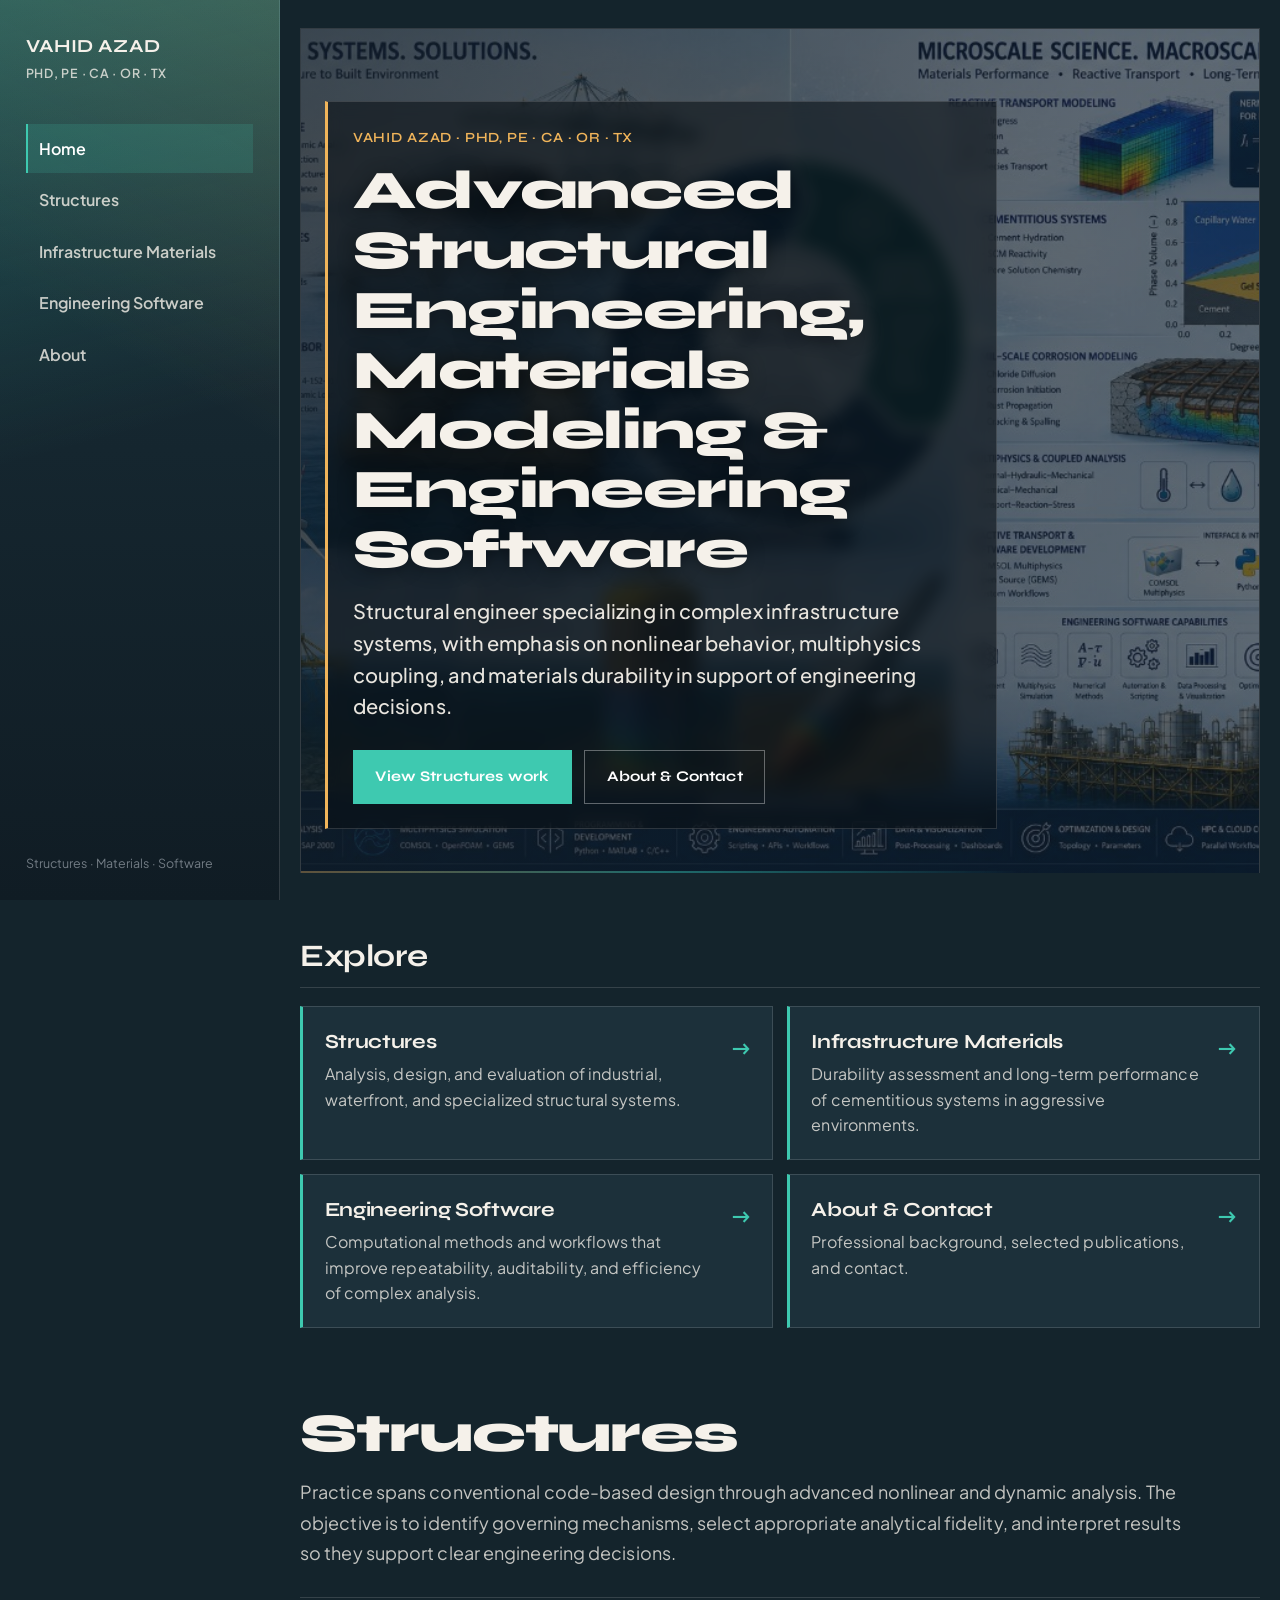
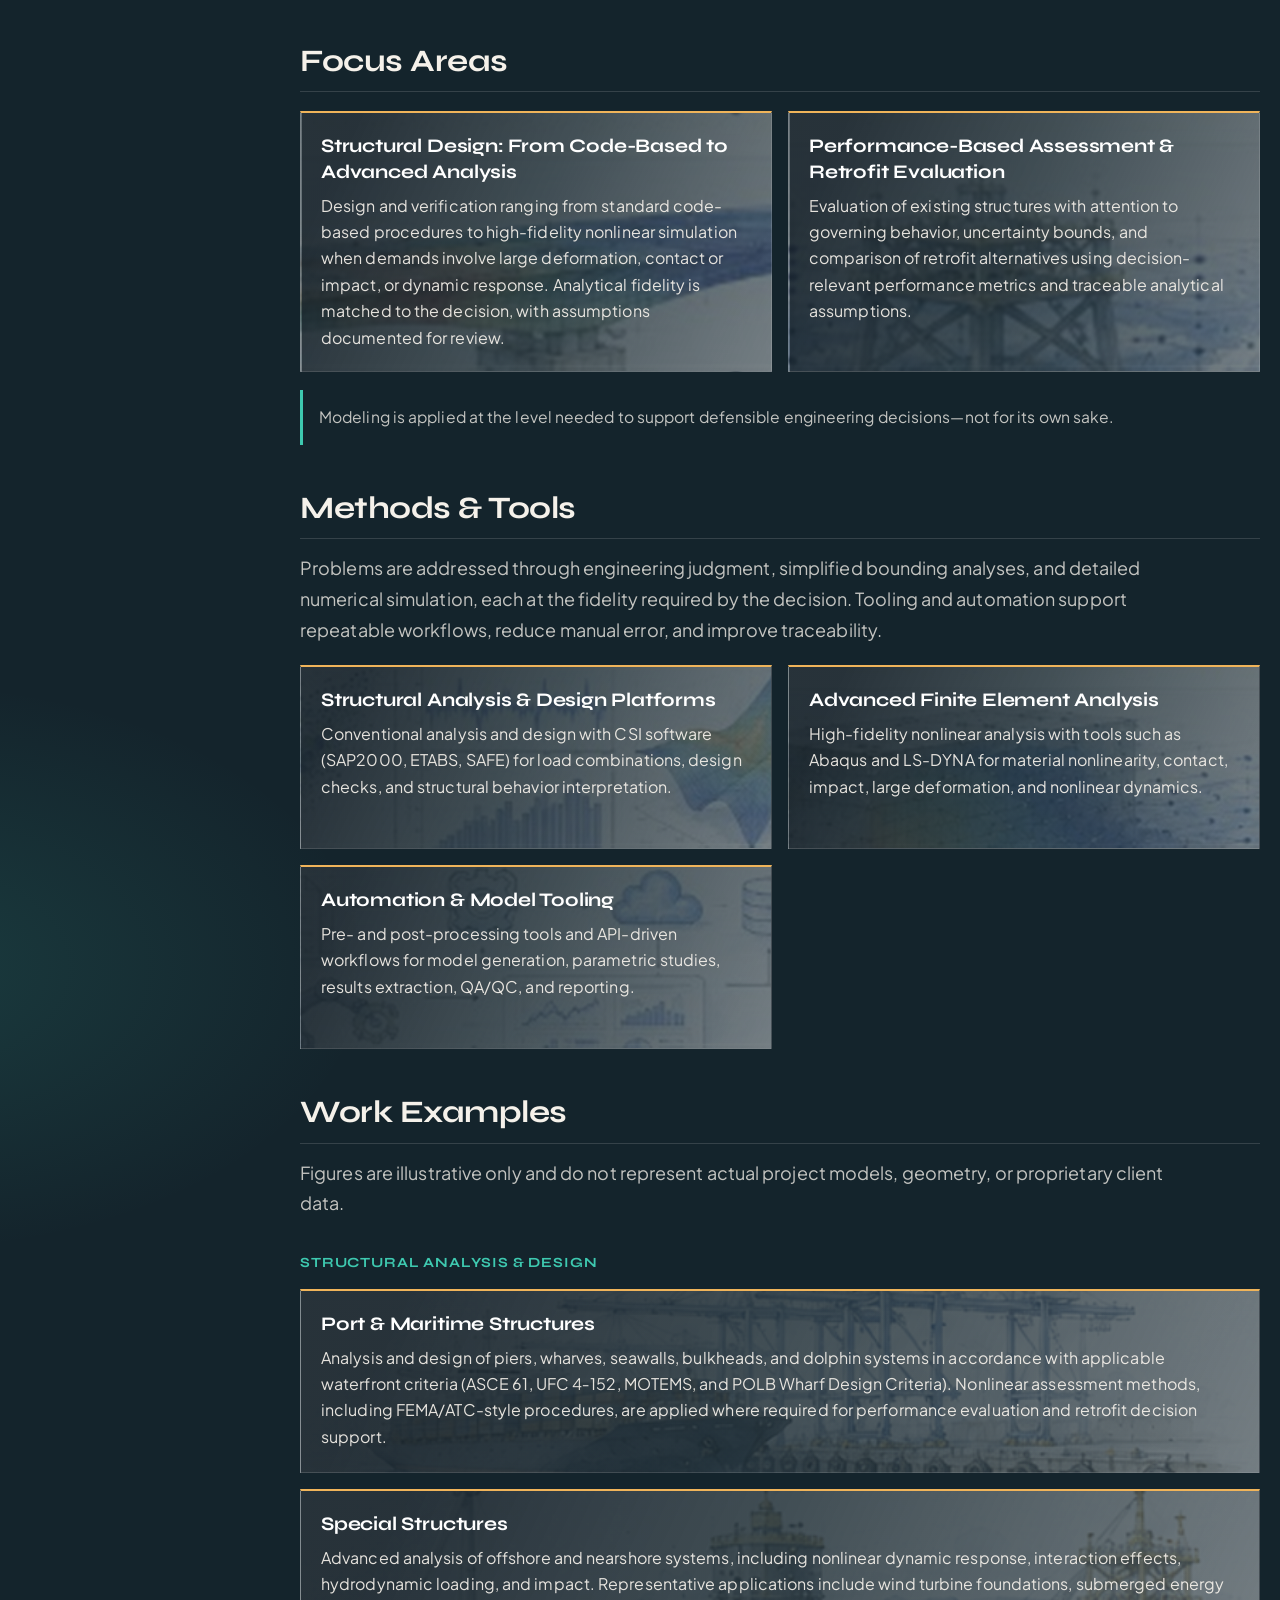
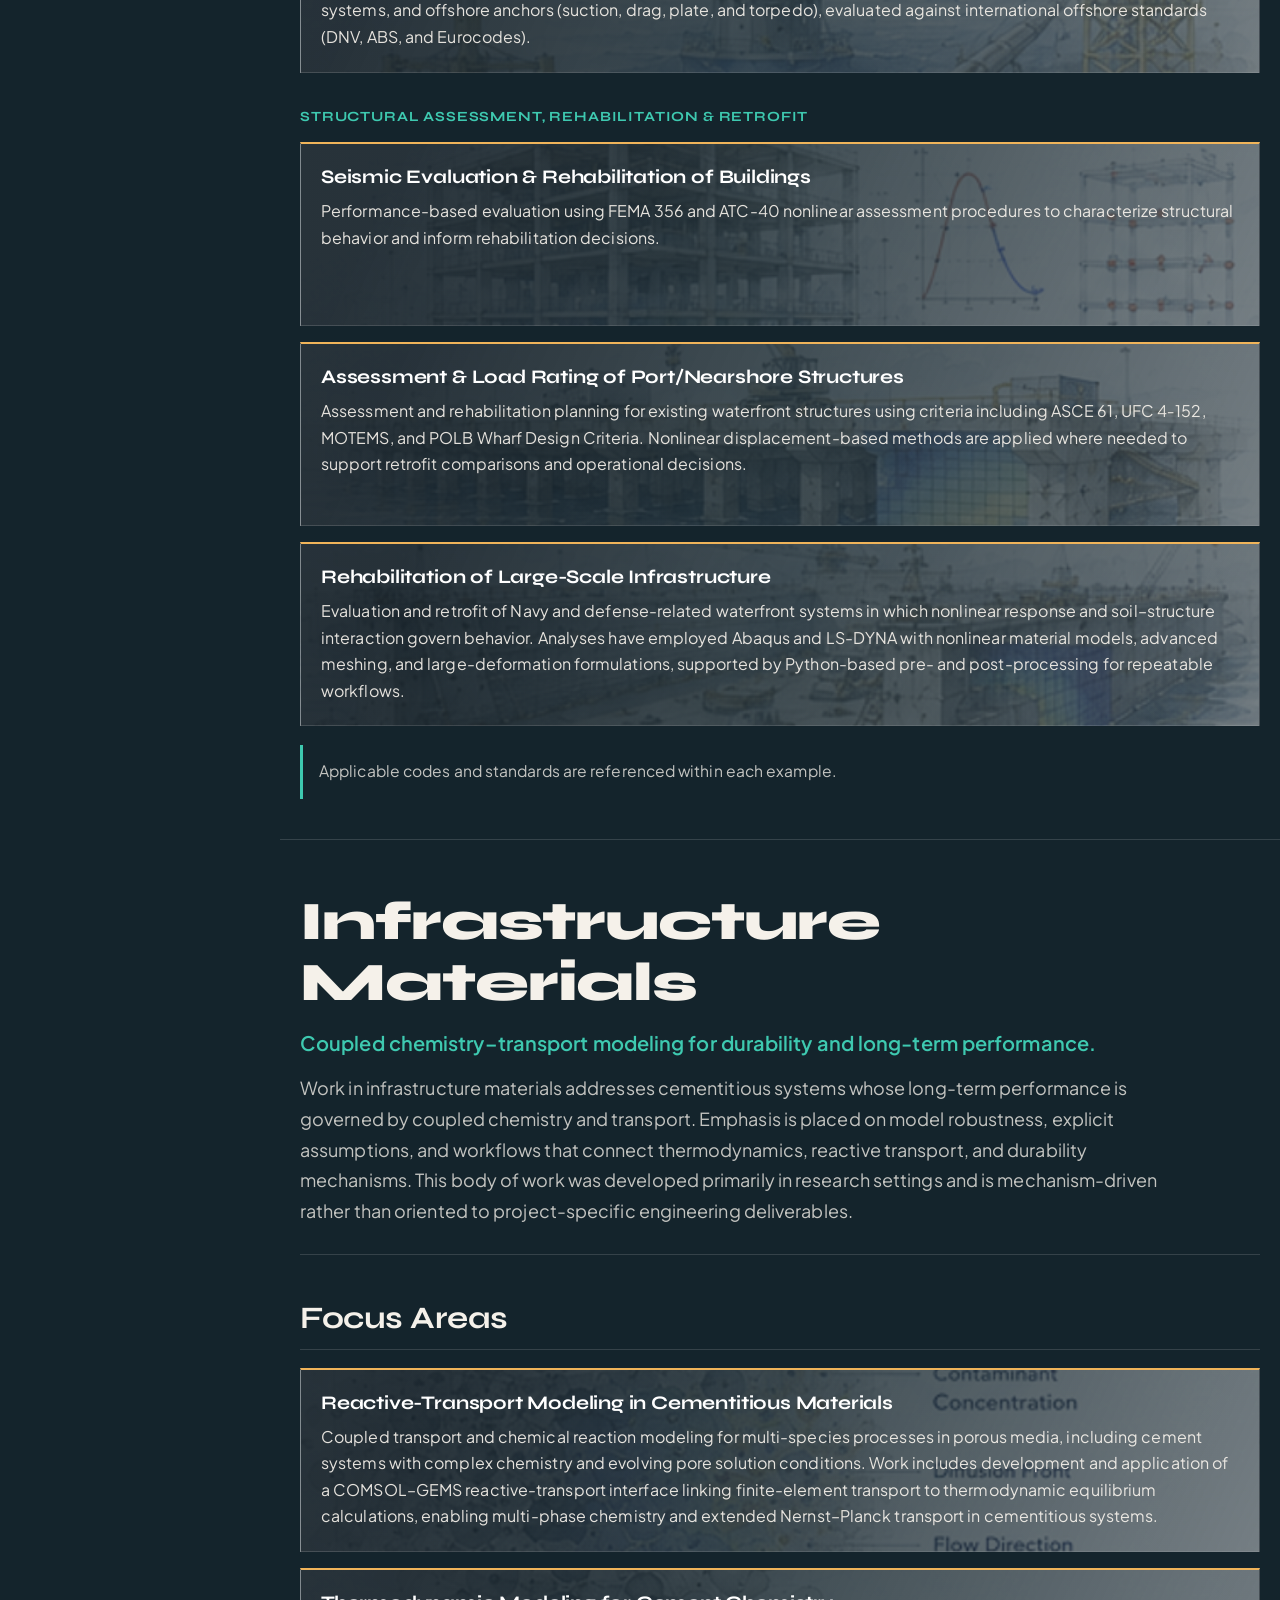
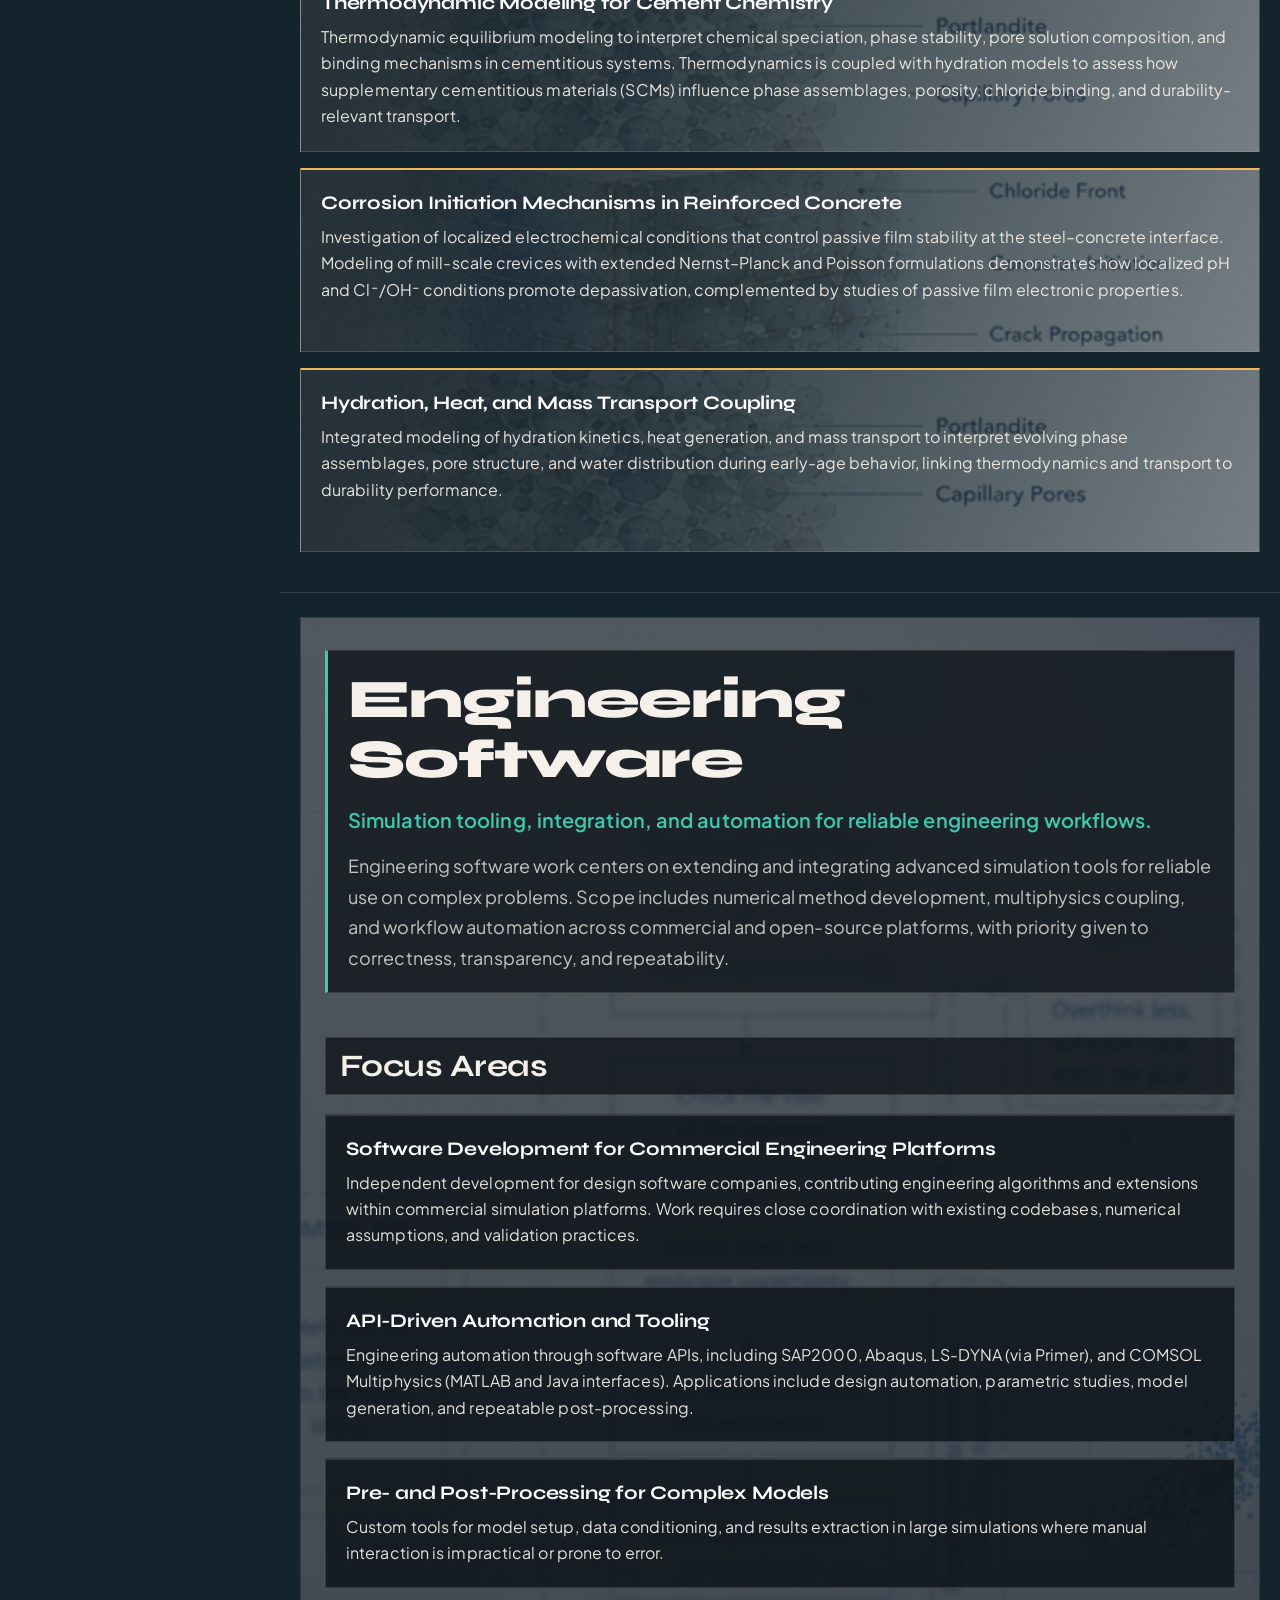
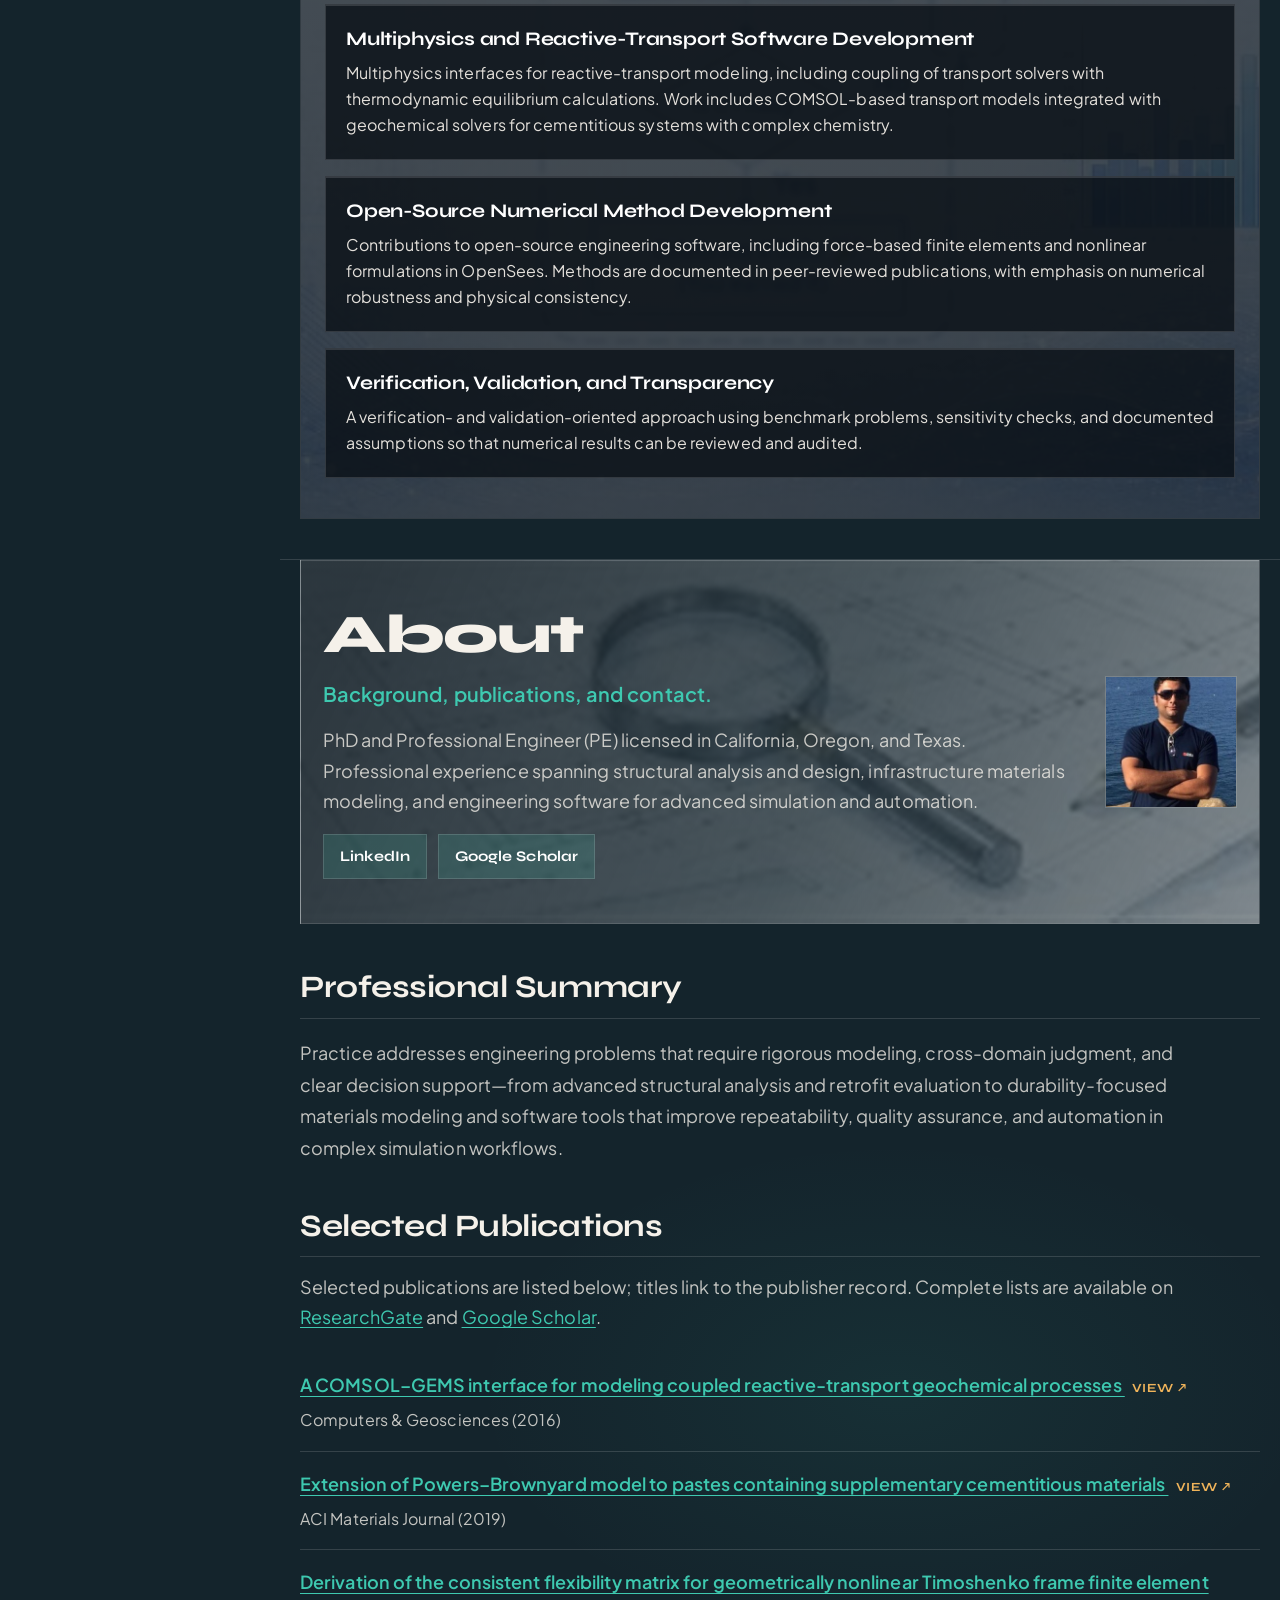
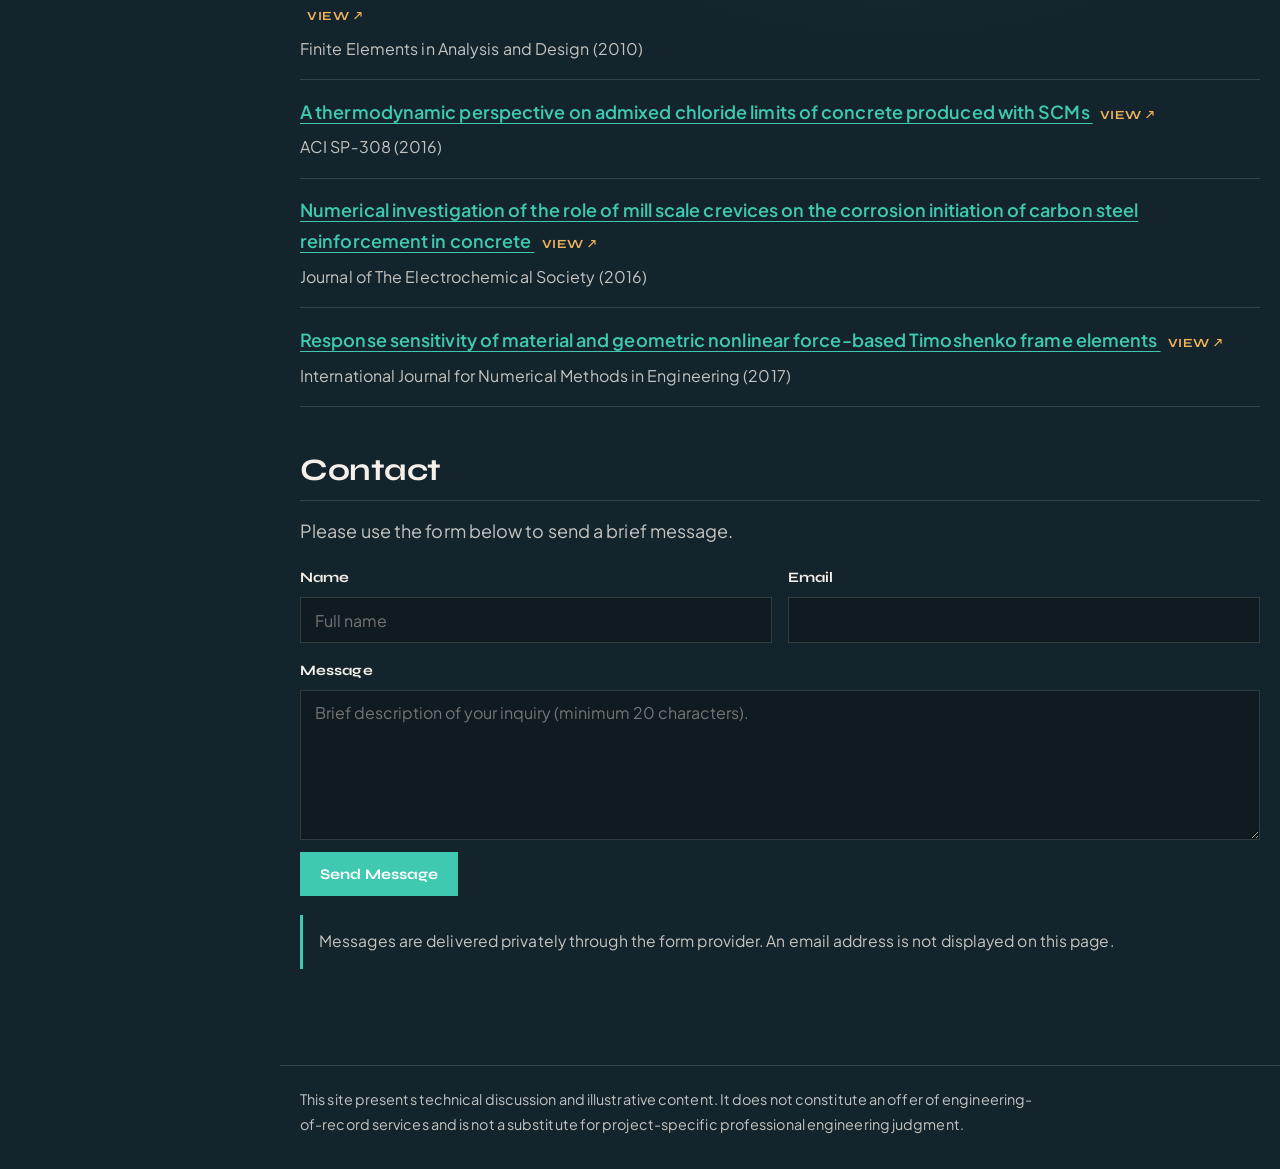
==== commit 22adb409: "Make hero and software backgrounds more visible behind text. Lighten the hero text panel and restore" ====
--- a/index.html
+++ b/index.html
@@ -322,7 +322,7 @@
         </section>
 
         <!-- SOFTWARE -->
-        <section id="software" class="page-section">
+        <section id="software" class="page-section has-section-bg" style="--section-bg: url('assets/images/topics/software-section-bg.png')">
           <div class="container">
             <header class="page-hero">
               <h1>Engineering Software</h1>
@@ -334,20 +334,10 @@
                 transparency, and repeatability.
               </p>
             </header>
-            <figure class="section-visual">
-              <img
-                src="assets/images/topics/software-section-bg.png"
-                alt="Engineering software collage: COMSOL and Python API workflows, automation tooling, and simulation post-processing."
-                width="1600"
-                height="900"
-                loading="lazy"
-                decoding="async"
-              >
-            </figure>
             <div class="section">
               <h2>Focus Areas</h2>
               <div class="portfolio stack">
-                <article class="project">
+                <article class="project on-section-bg">
                   <div>
                     <h3>Software Development for Commercial Engineering Platforms</h3>
                     <p>
@@ -357,7 +347,7 @@
                     </p>
                   </div>
                 </article>
-                <article class="project">
+                <article class="project on-section-bg">
                   <div>
                     <h3>API-Driven Automation and Tooling</h3>
                     <p>
@@ -367,7 +357,7 @@
                     </p>
                   </div>
                 </article>
-                <article class="project">
+                <article class="project on-section-bg">
                   <div>
                     <h3>Pre- and Post-Processing for Complex Models</h3>
                     <p>
@@ -376,7 +366,7 @@
                     </p>
                   </div>
                 </article>
-                <article class="project">
+                <article class="project on-section-bg">
                   <div>
                     <h3>Multiphysics and Reactive-Transport Software Development</h3>
                     <p>
@@ -386,7 +376,7 @@
                     </p>
                   </div>
                 </article>
-                <article class="project">
+                <article class="project on-section-bg">
                   <div>
                     <h3>Open-Source Numerical Method Development</h3>
                     <p>
@@ -396,7 +386,7 @@
                     </p>
                   </div>
                 </article>
-                <article class="project">
+                <article class="project on-section-bg">
                   <div>
                     <h3>Verification, Validation, and Transparency</h3>
                     <p>
--- a/styles.css
+++ b/styles.css
@@ -223,14 +223,16 @@
 .spotlight .container {
   position: relative;
   z-index: 1;
+  isolation: isolate;
   min-height: min(72vh, 680px);
   display: flex;
   align-items: flex-end;
   padding: 4.5rem 1.5rem 2.75rem;
-  background:
-    linear-gradient(105deg, rgba(16, 28, 36, 0.9) 6%, rgba(20, 36, 44, 0.72) 38%, rgba(20, 36, 44, 0.38) 100%),
-    linear-gradient(180deg, rgba(240, 180, 90, 0.14) 0%, transparent 38%),
-    url("assets/images/hero-overview.png") 70% center / cover no-repeat;
+  background-color: #121c24;
+  background-image: linear-gradient(90deg, var(--accent-warm), var(--accent), transparent 75%);
+  background-repeat: no-repeat;
+  background-size: 100% 2px;
+  background-position: left bottom;
   border: 1px solid var(--line);
   border-bottom: none;
   overflow: hidden;
@@ -241,29 +243,37 @@
   content: "";
   position: absolute;
   inset: 0;
-  background:
-    radial-gradient(600px 380px at 20% 80%, rgba(62, 201, 176, 0.22), transparent 60%),
-    radial-gradient(500px 320px at 90% 20%, rgba(240, 180, 90, 0.18), transparent 55%);
+  z-index: 0;
+  background: url("assets/images/hero-overview.png") center / cover no-repeat;
+  opacity: 0.42;
   pointer-events: none;
 }
 
 .spotlight .container::after {
   content: "";
   position: absolute;
-  inset: auto 0 0 0;
-  height: 2px;
-  background: linear-gradient(90deg, var(--accent-warm), var(--accent), transparent 75%);
+  inset: 0;
+  z-index: 1;
+  pointer-events: none;
+  background: linear-gradient(
+    105deg,
+    rgba(18, 28, 36, 0.48) 0%,
+    rgba(18, 28, 36, 0.28) 36%,
+    rgba(18, 28, 36, 0.1) 68%,
+    rgba(18, 28, 36, 0.04) 100%
+  );
 }
 
 .spotlight-copy {
   position: relative;
-  z-index: 1;
+  z-index: 2;
   max-width: 42rem;
-  padding: 1.45rem 1.5rem;
-  background: rgba(12, 20, 28, 0.72);
+  padding: 1.5rem 1.55rem;
+  background: rgba(10, 16, 22, 0.58);
   border: 1px solid rgba(255, 255, 255, 0.14);
   border-left: 3px solid var(--accent-warm);
   backdrop-filter: blur(8px);
+  -webkit-backdrop-filter: blur(8px);
 }
 
 .spotlight .kicker {
@@ -524,19 +534,6 @@
   hyphens: none;
 }
 
-.section-visual {
-  margin: 0 0 2rem;
-  border: 1px solid var(--line);
-  background: #0a1218;
-  overflow: hidden;
-}
-
-.section-visual img {
-  display: block;
-  width: 100%;
-  height: auto;
-}
-
 .page-section.has-section-bg {
   position: relative;
   isolation: isolate;
@@ -549,46 +546,81 @@
 .page-section.has-section-bg > .container {
   position: relative;
   z-index: 1;
+  isolation: isolate;
   padding: 2rem 1.5rem 2.5rem;
-  background-color: var(--bg);
-  background-image:
-    linear-gradient(180deg, rgba(16, 28, 36, 0.7) 0%, rgba(20, 36, 44, 0.58) 45%, rgba(20, 36, 44, 0.74) 100%),
-    var(--section-bg);
-  background-size: cover;
-  background-position: 70% center;
-  background-attachment: scroll;
+  background-color: #121c24;
   border: 1px solid var(--line);
+  overflow: hidden;
+}
+
+.page-section.has-section-bg > .container::before {
+  content: "";
+  position: absolute;
+  inset: 0;
+  z-index: 0;
+  background: var(--section-bg) center / cover no-repeat;
+  opacity: 0.4;
+  pointer-events: none;
+}
+
+.page-section.has-section-bg > .container::after {
+  content: "";
+  position: absolute;
+  inset: 0;
+  z-index: 0;
+  pointer-events: none;
+  background: linear-gradient(
+    180deg,
+    rgba(18, 28, 36, 0.28) 0%,
+    rgba(18, 28, 36, 0.38) 45%,
+    rgba(18, 28, 36, 0.52) 100%
+  );
+}
+
+.page-section.has-section-bg > .container > * {
+  position: relative;
+  z-index: 1;
 }
 
 .page-section.has-section-bg .page-hero {
-  border-bottom-color: rgba(255, 255, 255, 0.18);
-}
-
-.page-section.has-section-bg .section h2 {
-  border-bottom-color: rgba(255, 255, 255, 0.18);
-}
-
-.project.on-section-bg {
-  background: rgba(10, 18, 24, 0.55);
-  border-color: rgba(255, 255, 255, 0.16);
+  padding: 1.15rem 1.25rem;
+  margin-bottom: 0.35rem;
+  background: rgba(10, 16, 22, 0.72);
+  border: 1px solid rgba(255, 255, 255, 0.12);
+  border-left: 3px solid var(--accent);
+  border-bottom-color: rgba(255, 255, 255, 0.12);
   backdrop-filter: blur(8px);
   -webkit-backdrop-filter: blur(8px);
 }
 
+.page-section.has-section-bg .section h2 {
+  padding: 0.55rem 0.85rem;
+  background: rgba(10, 16, 22, 0.72);
+  border: 1px solid rgba(255, 255, 255, 0.12);
+  border-bottom-color: rgba(255, 255, 255, 0.12);
+}
+
+.project.on-section-bg {
+  background: rgba(10, 16, 22, 0.78);
+  border-color: rgba(255, 255, 255, 0.14);
+  backdrop-filter: blur(8px);
+  -webkit-backdrop-filter: blur(8px);
+}
+
 .project.on-section-bg:hover {
-  background: rgba(10, 18, 24, 0.68);
+  background: rgba(14, 22, 30, 0.88);
   border-color: rgba(62, 201, 176, 0.35);
   transform: translateY(-2px);
 }
 
 .project.on-section-bg h3 {
   color: #fff;
-  text-shadow: 0 1px 10px rgba(0, 0, 0, 0.45);
+  text-shadow: none;
 }
 
 .project.on-section-bg p {
-  color: rgba(245, 241, 234, 0.94);
-  text-shadow: 0 1px 8px rgba(0, 0, 0, 0.4);
+  color: rgba(245, 241, 234, 0.92);
+  text-shadow: none;
 }
 
 .portfolio.stack .project.on-section-bg {
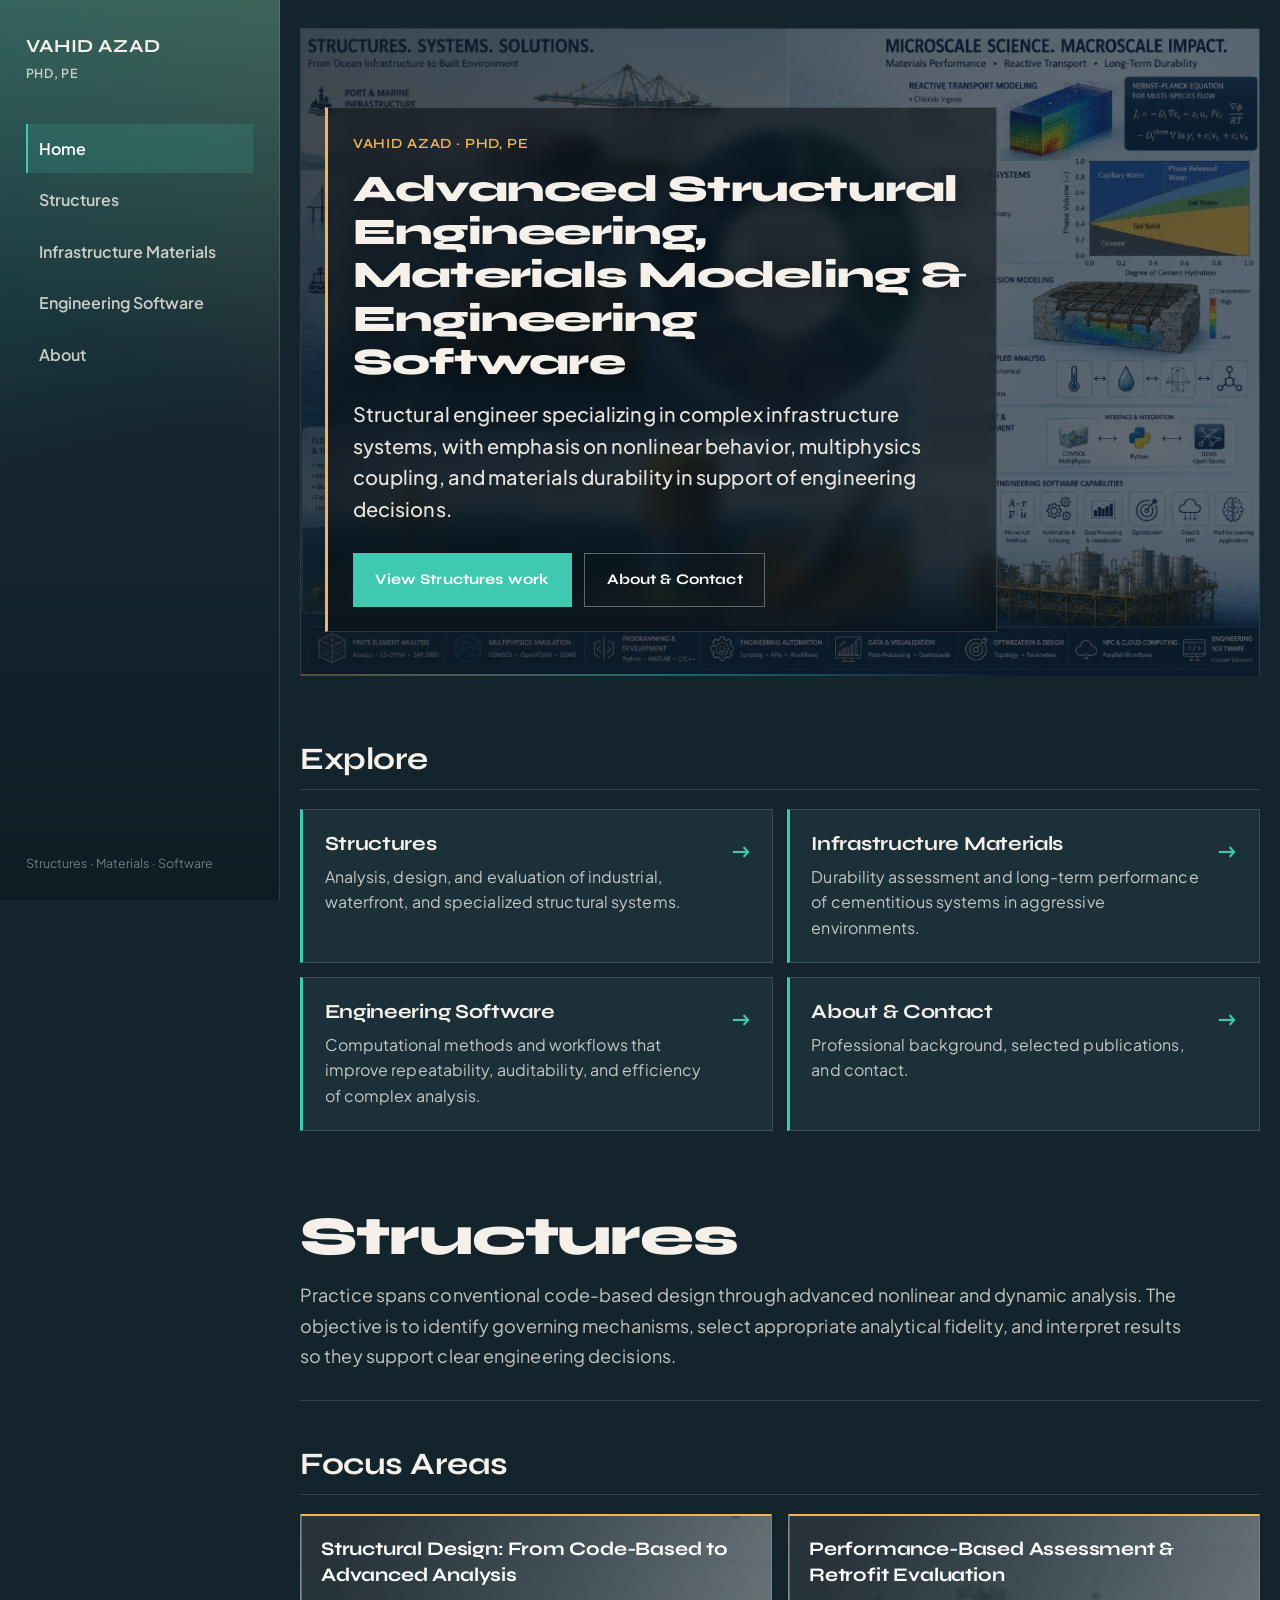
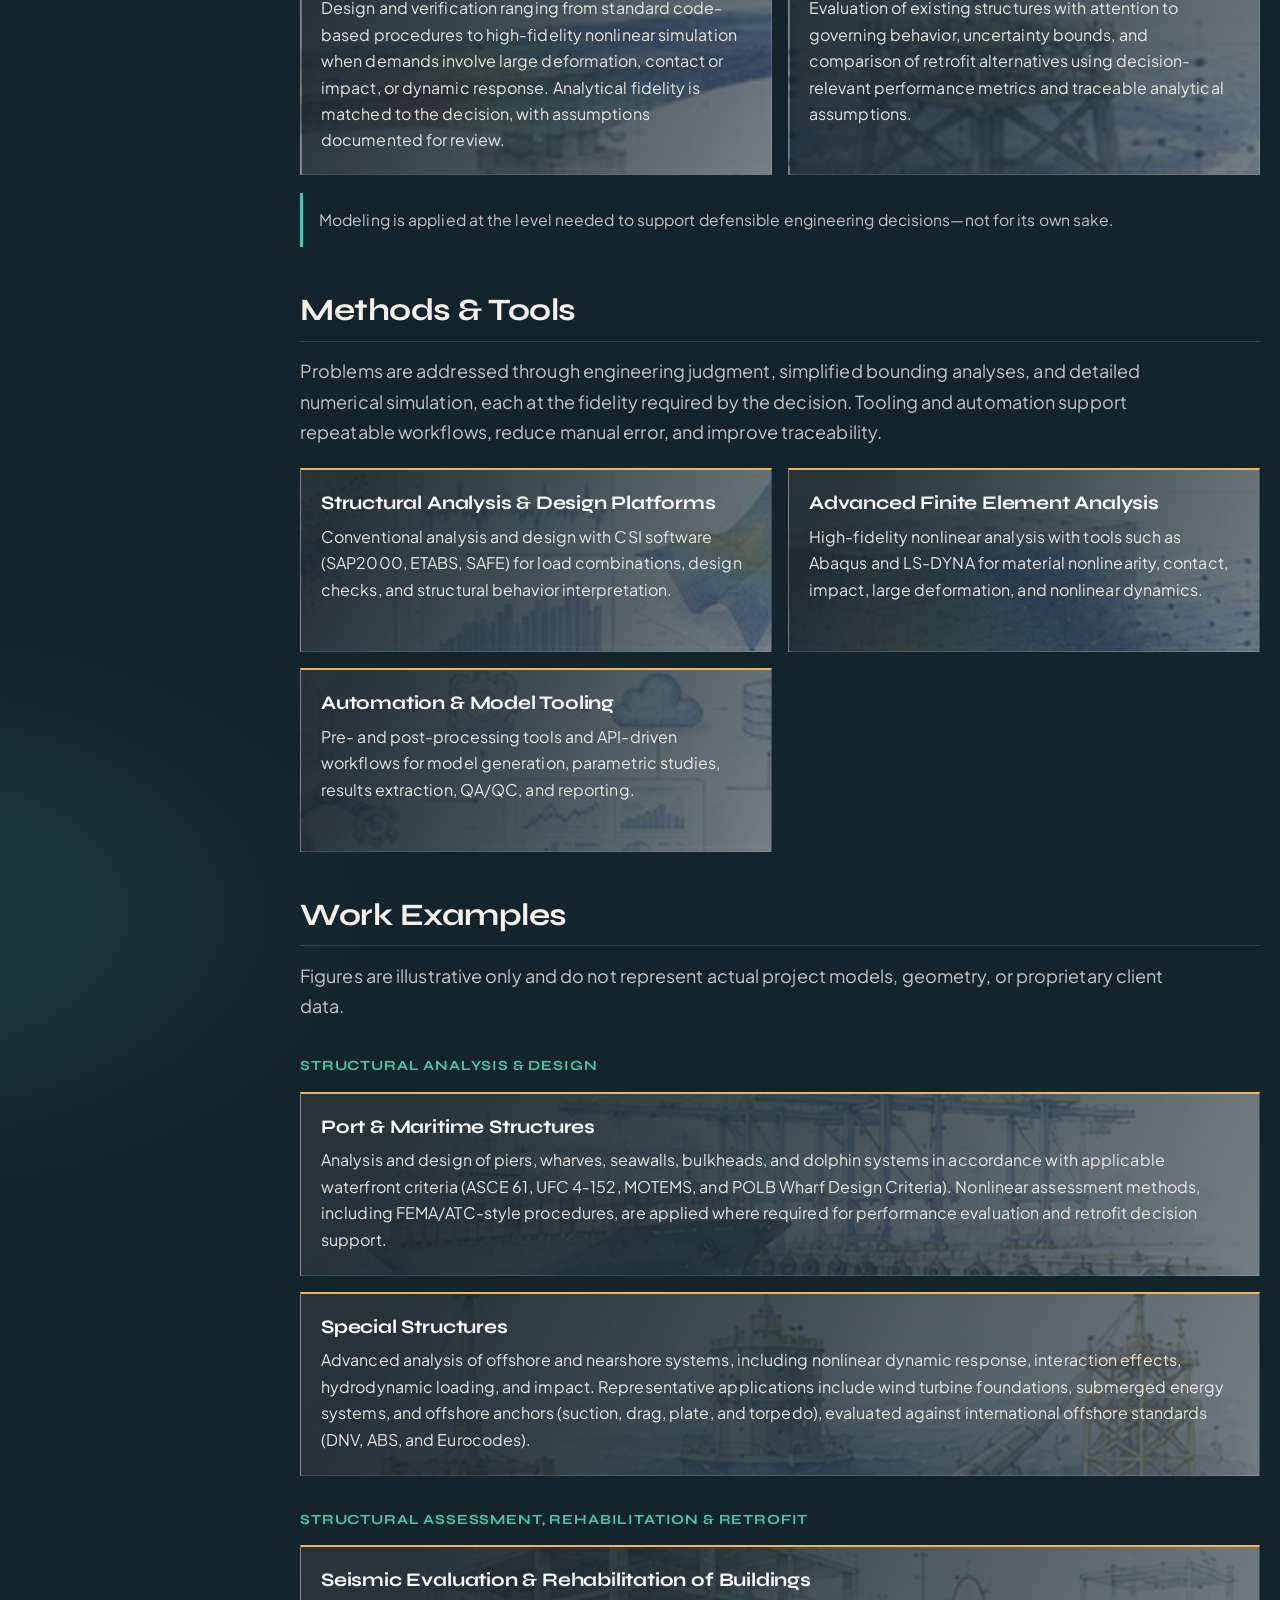
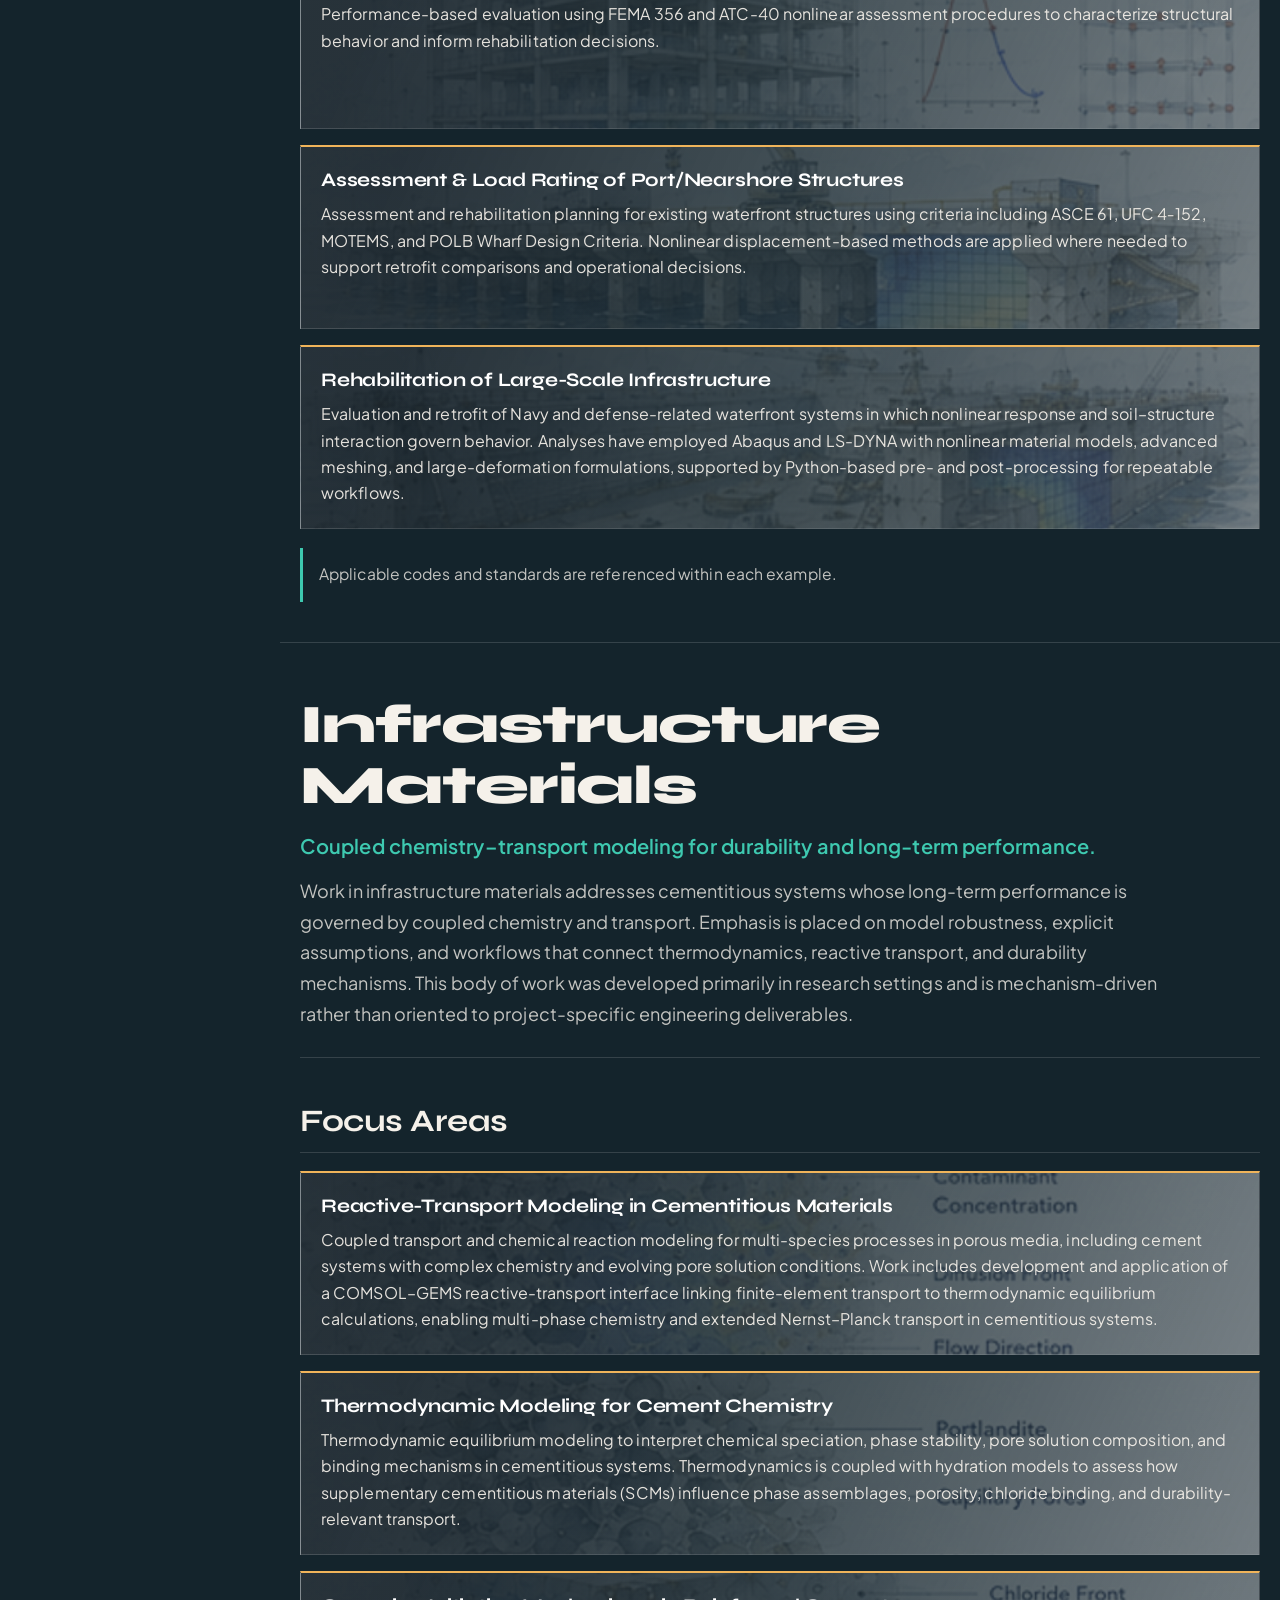
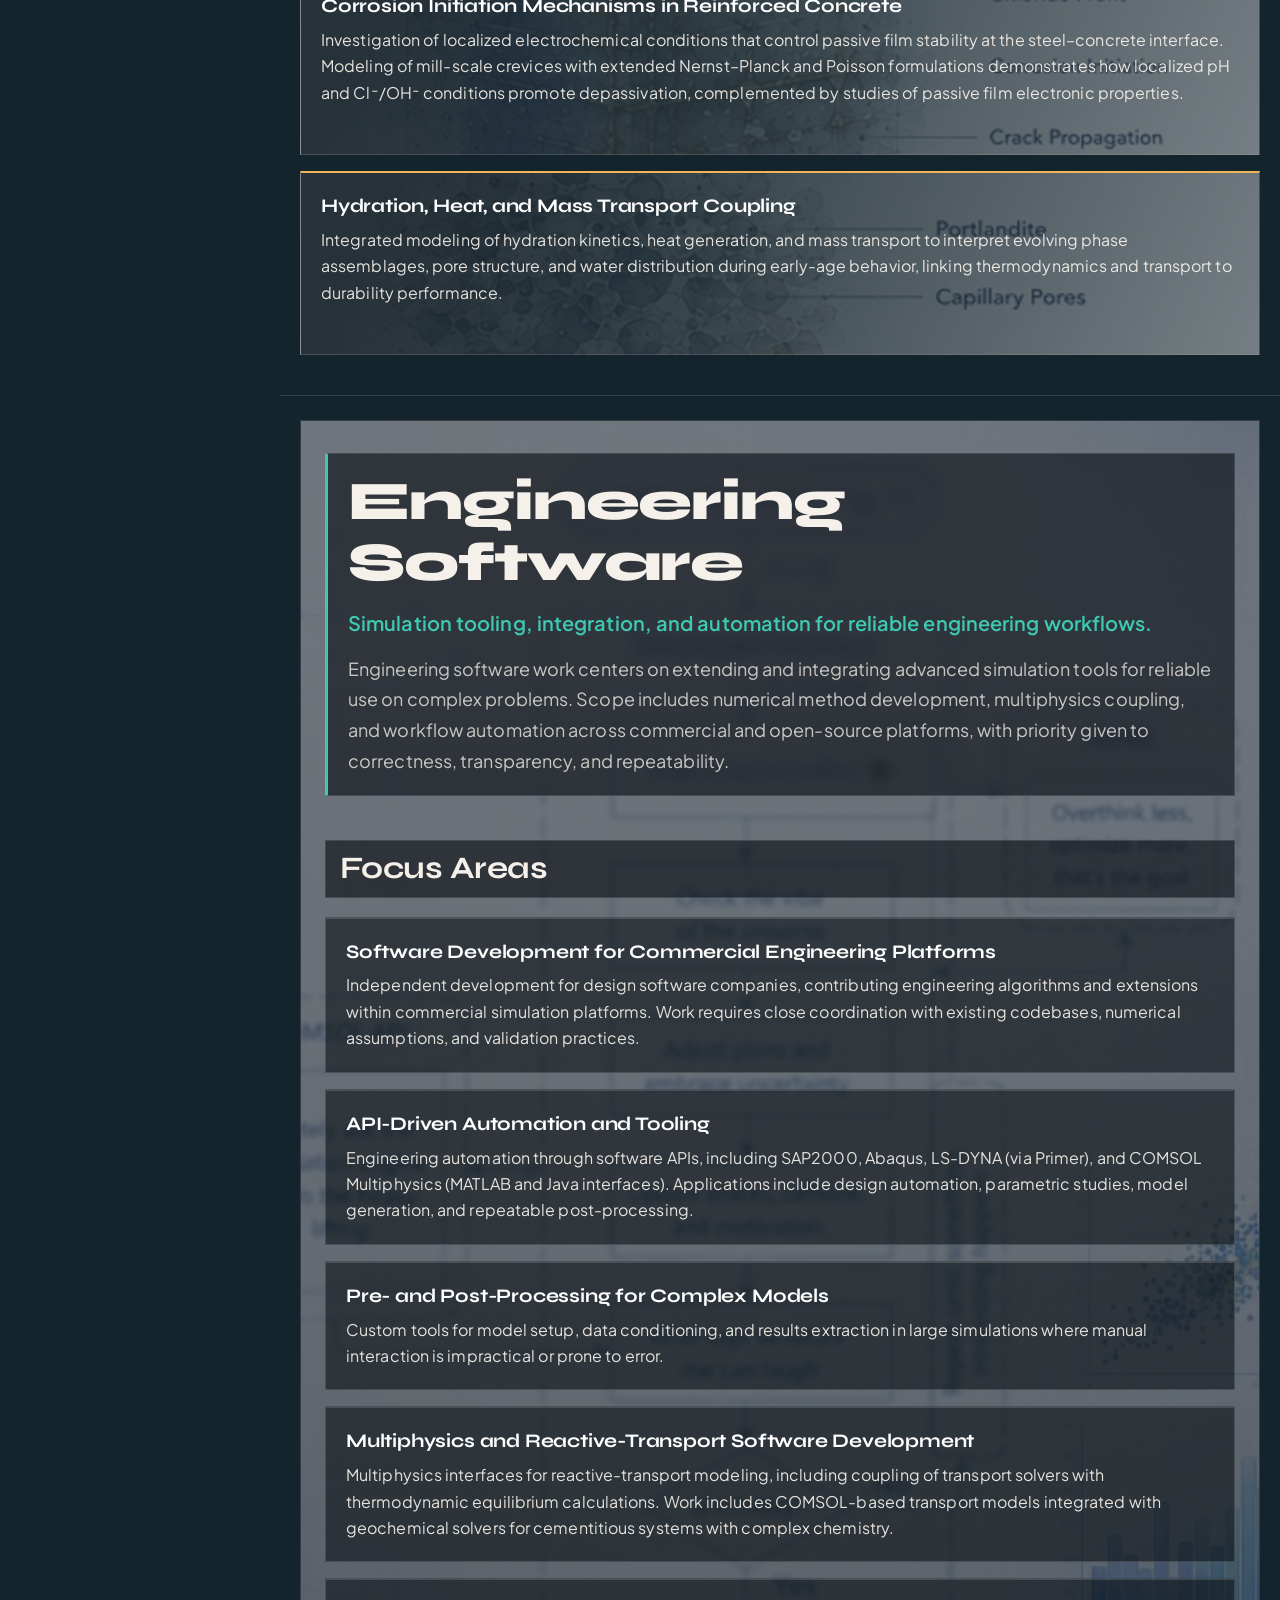
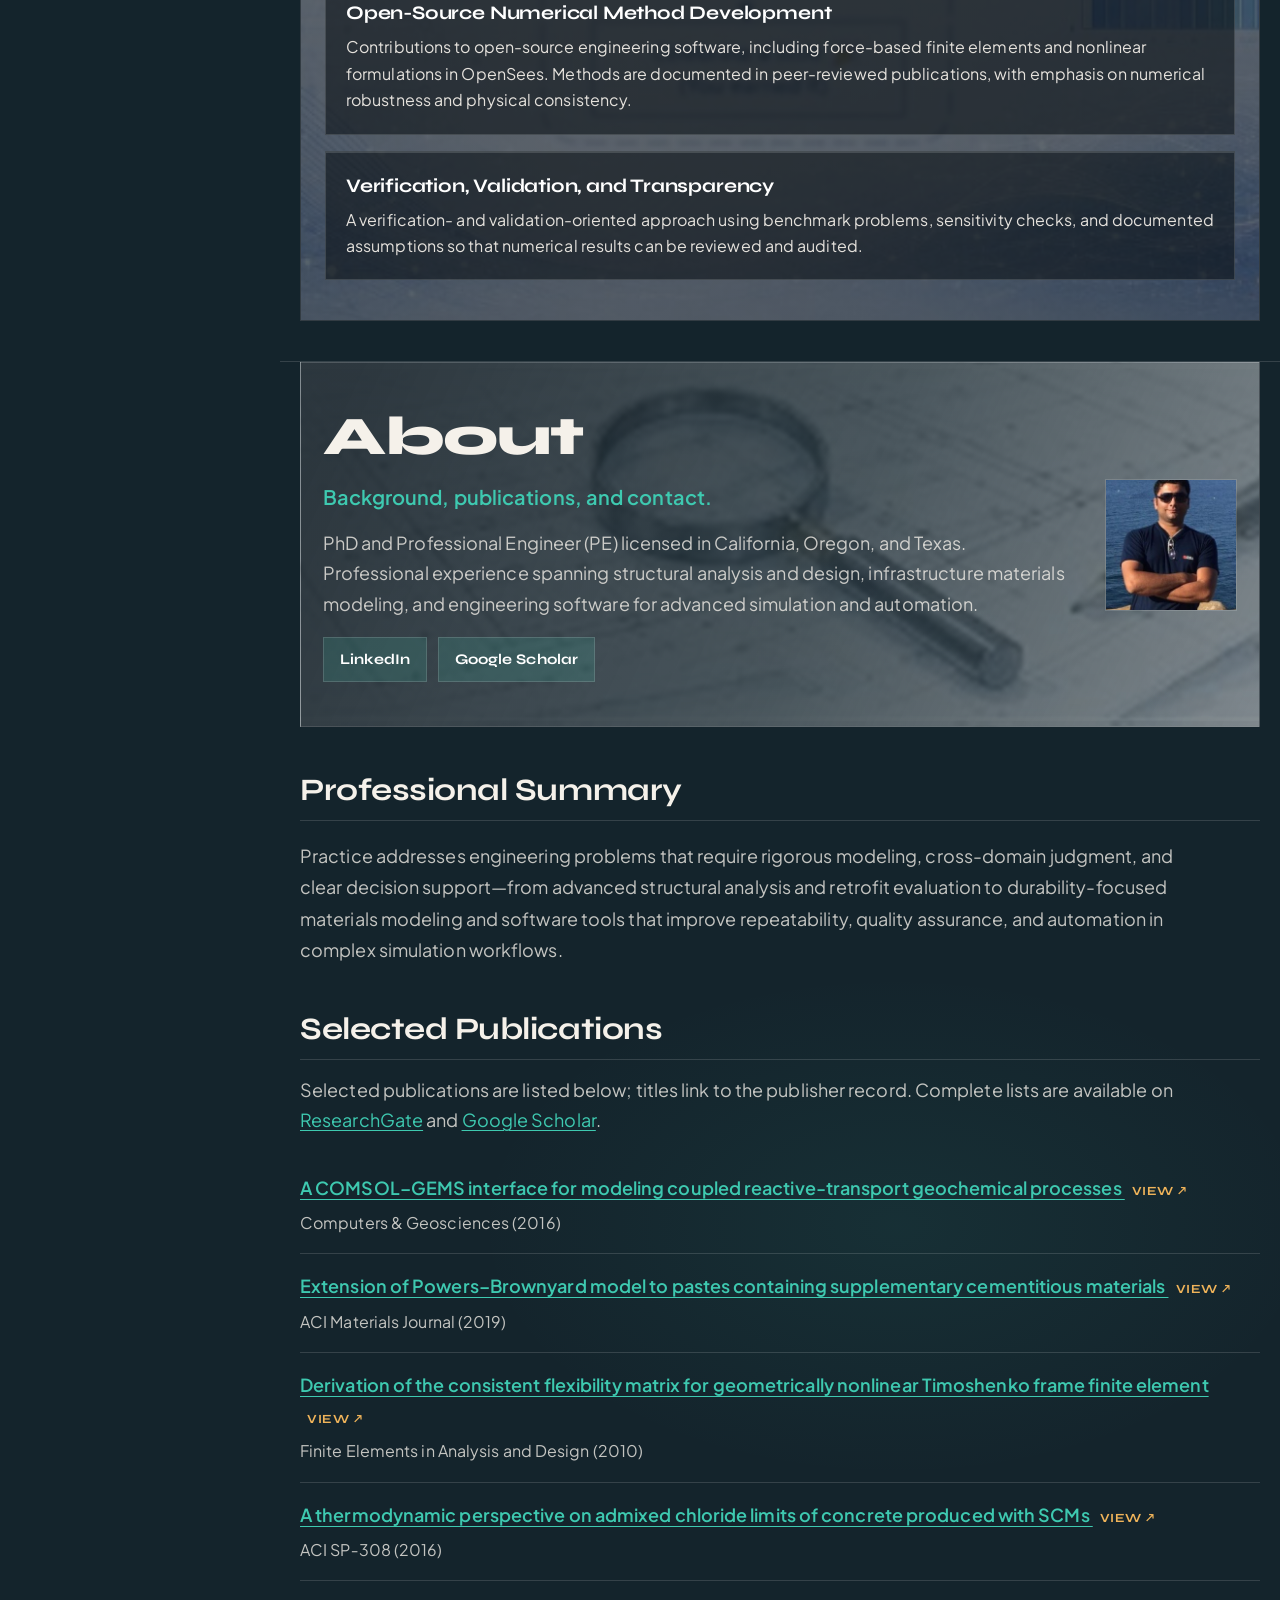
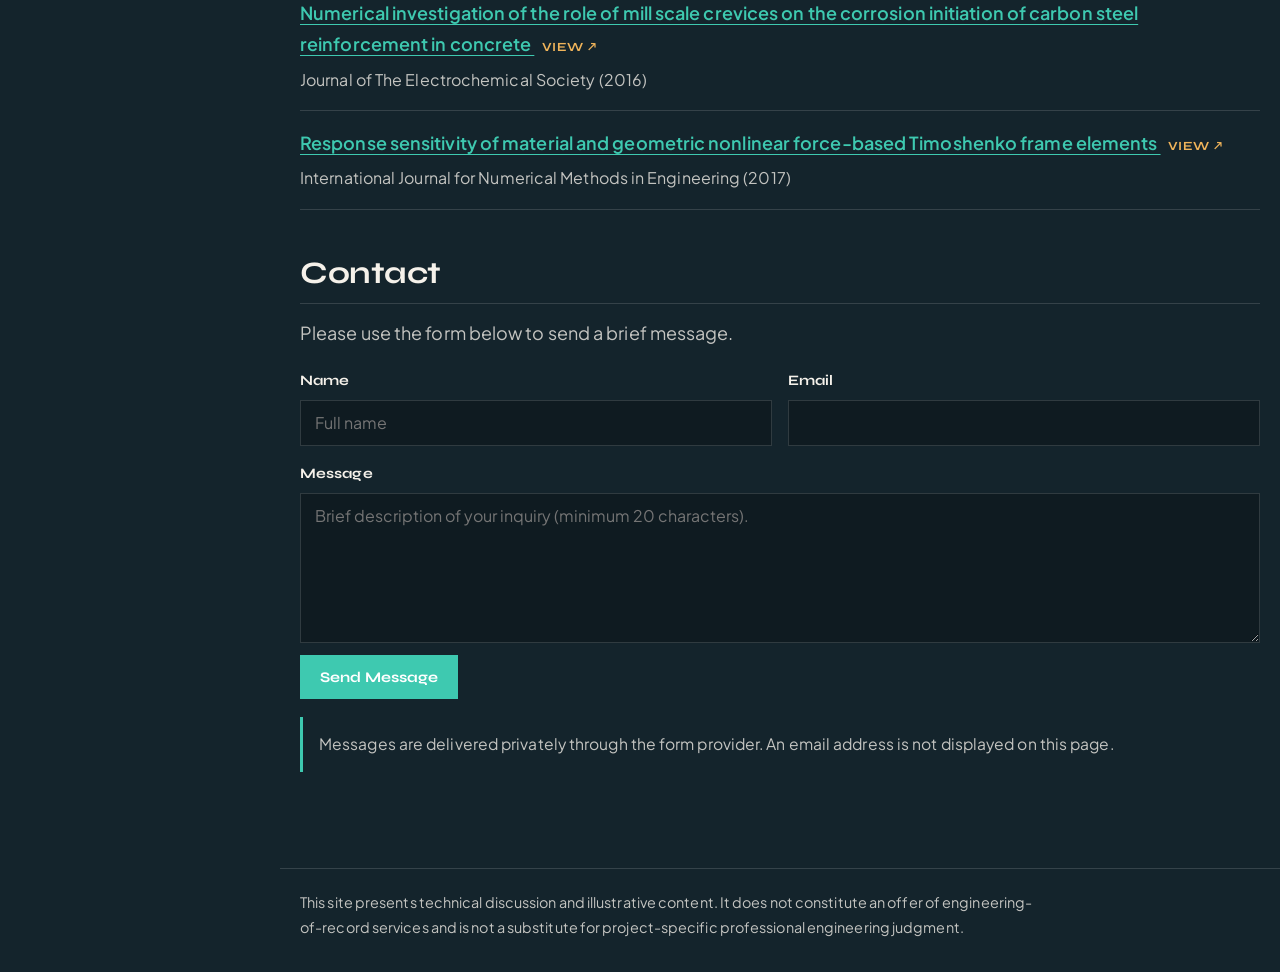
==== commit 169e5cb4: "Tighten the hero title size and drop state licenses from the first-page byline. Keep the intro focus" ====
--- a/index.html
+++ b/index.html
@@ -26,7 +26,7 @@
       <div>
         <div class="brand">
           <div class="name"><a href="#intro" class="brand-link">VAHID AZAD</a></div>
-          <div class="tag">PhD, PE · CA · OR · TX</div>
+          <div class="tag">PhD, PE</div>
         </div>
         <nav class="side-nav" aria-label="Primary navigation">
           <a href="#intro" data-section="intro">Home</a>
@@ -44,7 +44,7 @@
         <div class="row">
           <div class="brand">
             <div class="name"><a href="#intro" class="brand-link">VAHID AZAD</a></div>
-            <div class="tag">PhD, PE · CA · OR · TX</div>
+            <div class="tag">PhD, PE</div>
           </div>
           <details id="mobile-menu">
             <summary aria-label="Open site menu">Menu</summary>
@@ -65,7 +65,7 @@
           <div class="spotlight">
             <div class="container">
               <div class="spotlight-copy">
-                <p class="kicker">Vahid Azad · PhD, PE · CA · OR · TX</p>
+                <p class="kicker">Vahid Azad · PhD, PE</p>
                 <h1>Advanced Structural Engineering, Materials Modeling &amp; Engineering Software</h1>
                 <p class="lede">
                   Structural engineer specializing in complex infrastructure systems, with emphasis on nonlinear
--- a/styles.css
+++ b/styles.css
@@ -290,10 +290,10 @@
   margin: 0 0 0.95rem;
   font-family: var(--font-display);
   font-weight: 800;
-  font-size: var(--h1);
-  line-height: 1.1;
+  font-size: clamp(1.75rem, 1.25rem + 1.6vw, 2.35rem);
+  line-height: 1.15;
   letter-spacing: -0.02em;
-  max-width: 18ch;
+  max-width: 22ch;
   text-shadow: 0 2px 18px rgba(0, 0, 0, 0.4);
 }
 
@@ -559,7 +559,7 @@
   inset: 0;
   z-index: 0;
   background: var(--section-bg) center / cover no-repeat;
-  opacity: 0.4;
+  opacity: 0.55;
   pointer-events: none;
 }
 
@@ -571,9 +571,9 @@
   pointer-events: none;
   background: linear-gradient(
     180deg,
-    rgba(18, 28, 36, 0.28) 0%,
-    rgba(18, 28, 36, 0.38) 45%,
-    rgba(18, 28, 36, 0.52) 100%
+    rgba(18, 28, 36, 0.22) 0%,
+    rgba(18, 28, 36, 0.3) 45%,
+    rgba(18, 28, 36, 0.42) 100%
   );
 }
 
@@ -585,30 +585,30 @@
 .page-section.has-section-bg .page-hero {
   padding: 1.15rem 1.25rem;
   margin-bottom: 0.35rem;
-  background: rgba(10, 16, 22, 0.72);
+  background: rgba(10, 16, 22, 0.62);
   border: 1px solid rgba(255, 255, 255, 0.12);
   border-left: 3px solid var(--accent);
   border-bottom-color: rgba(255, 255, 255, 0.12);
-  backdrop-filter: blur(8px);
-  -webkit-backdrop-filter: blur(8px);
+  backdrop-filter: blur(6px);
+  -webkit-backdrop-filter: blur(6px);
 }
 
 .page-section.has-section-bg .section h2 {
   padding: 0.55rem 0.85rem;
-  background: rgba(10, 16, 22, 0.72);
+  background: rgba(10, 16, 22, 0.62);
   border: 1px solid rgba(255, 255, 255, 0.12);
   border-bottom-color: rgba(255, 255, 255, 0.12);
 }
 
 .project.on-section-bg {
-  background: rgba(10, 16, 22, 0.78);
+  background: rgba(10, 16, 22, 0.58);
   border-color: rgba(255, 255, 255, 0.14);
-  backdrop-filter: blur(8px);
-  -webkit-backdrop-filter: blur(8px);
+  backdrop-filter: blur(6px);
+  -webkit-backdrop-filter: blur(6px);
 }
 
 .project.on-section-bg:hover {
-  background: rgba(14, 22, 30, 0.88);
+  background: rgba(14, 22, 30, 0.72);
   border-color: rgba(62, 201, 176, 0.35);
   transform: translateY(-2px);
 }
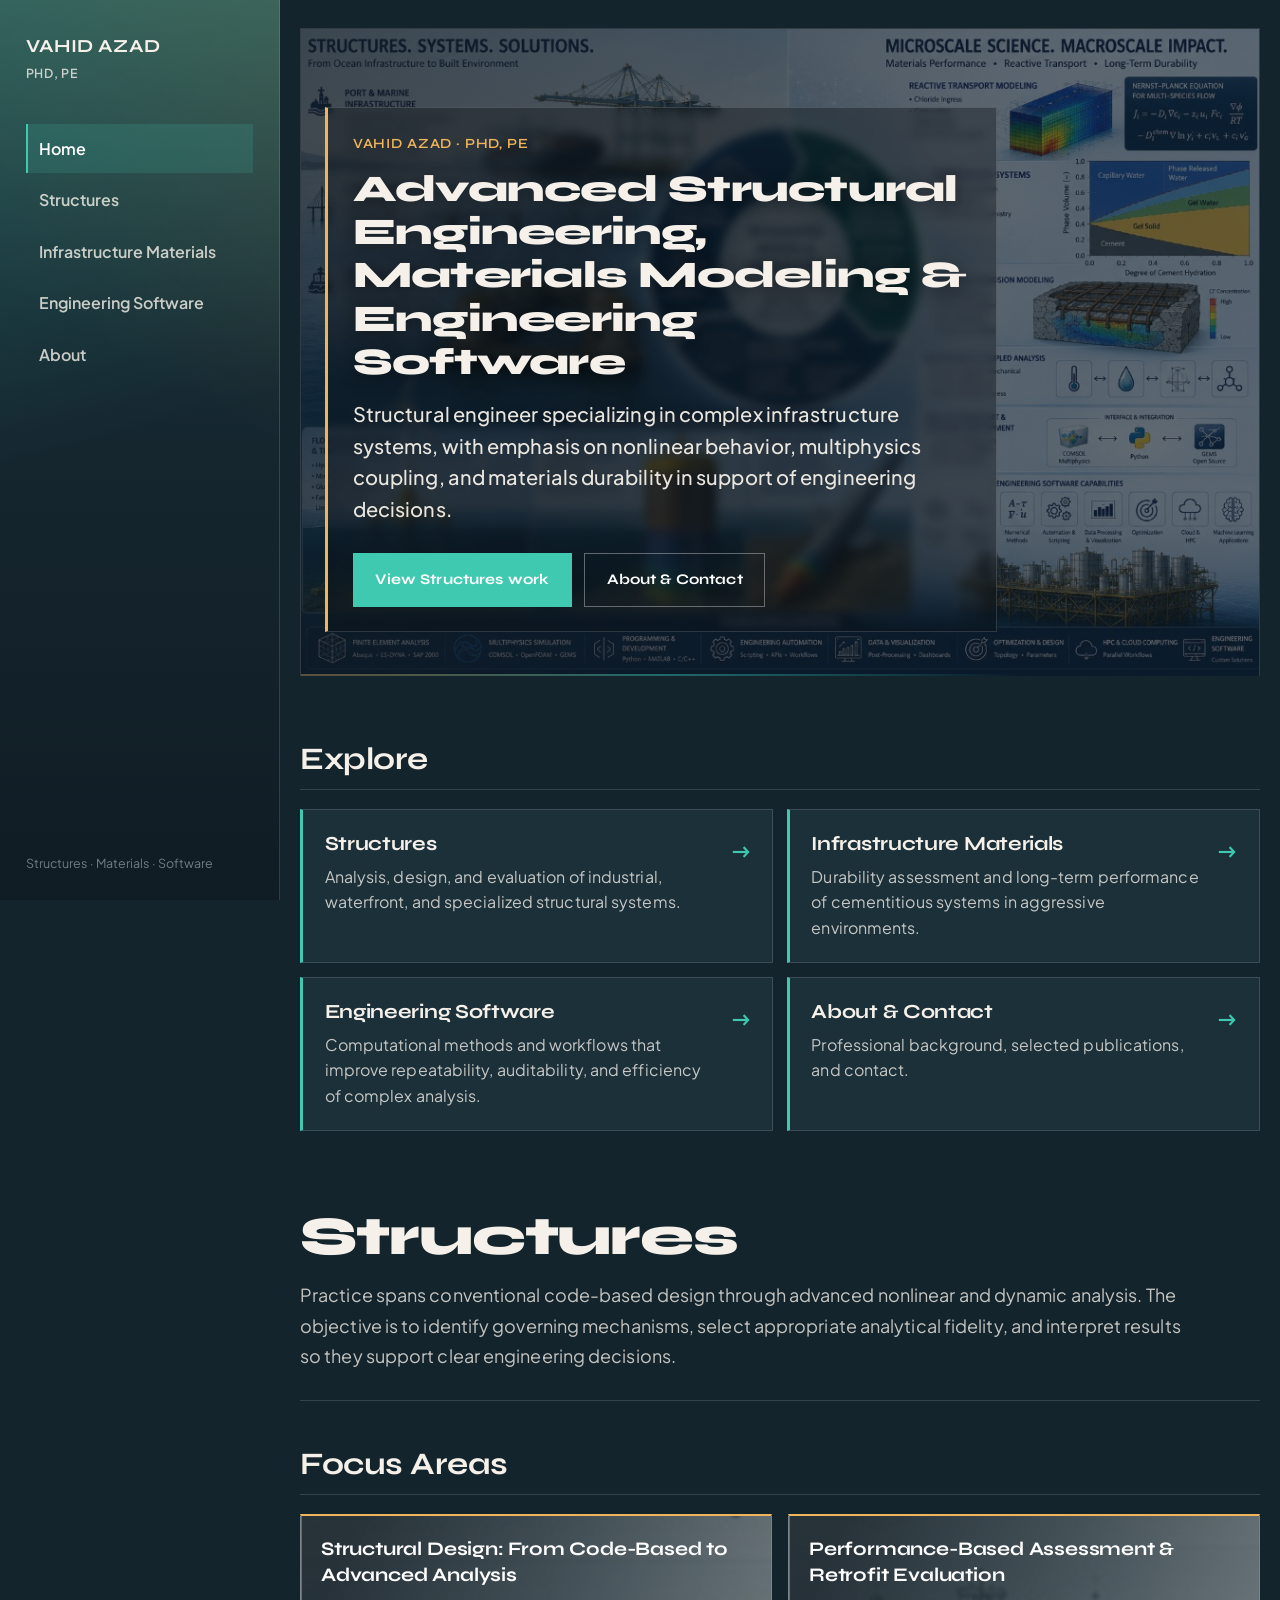
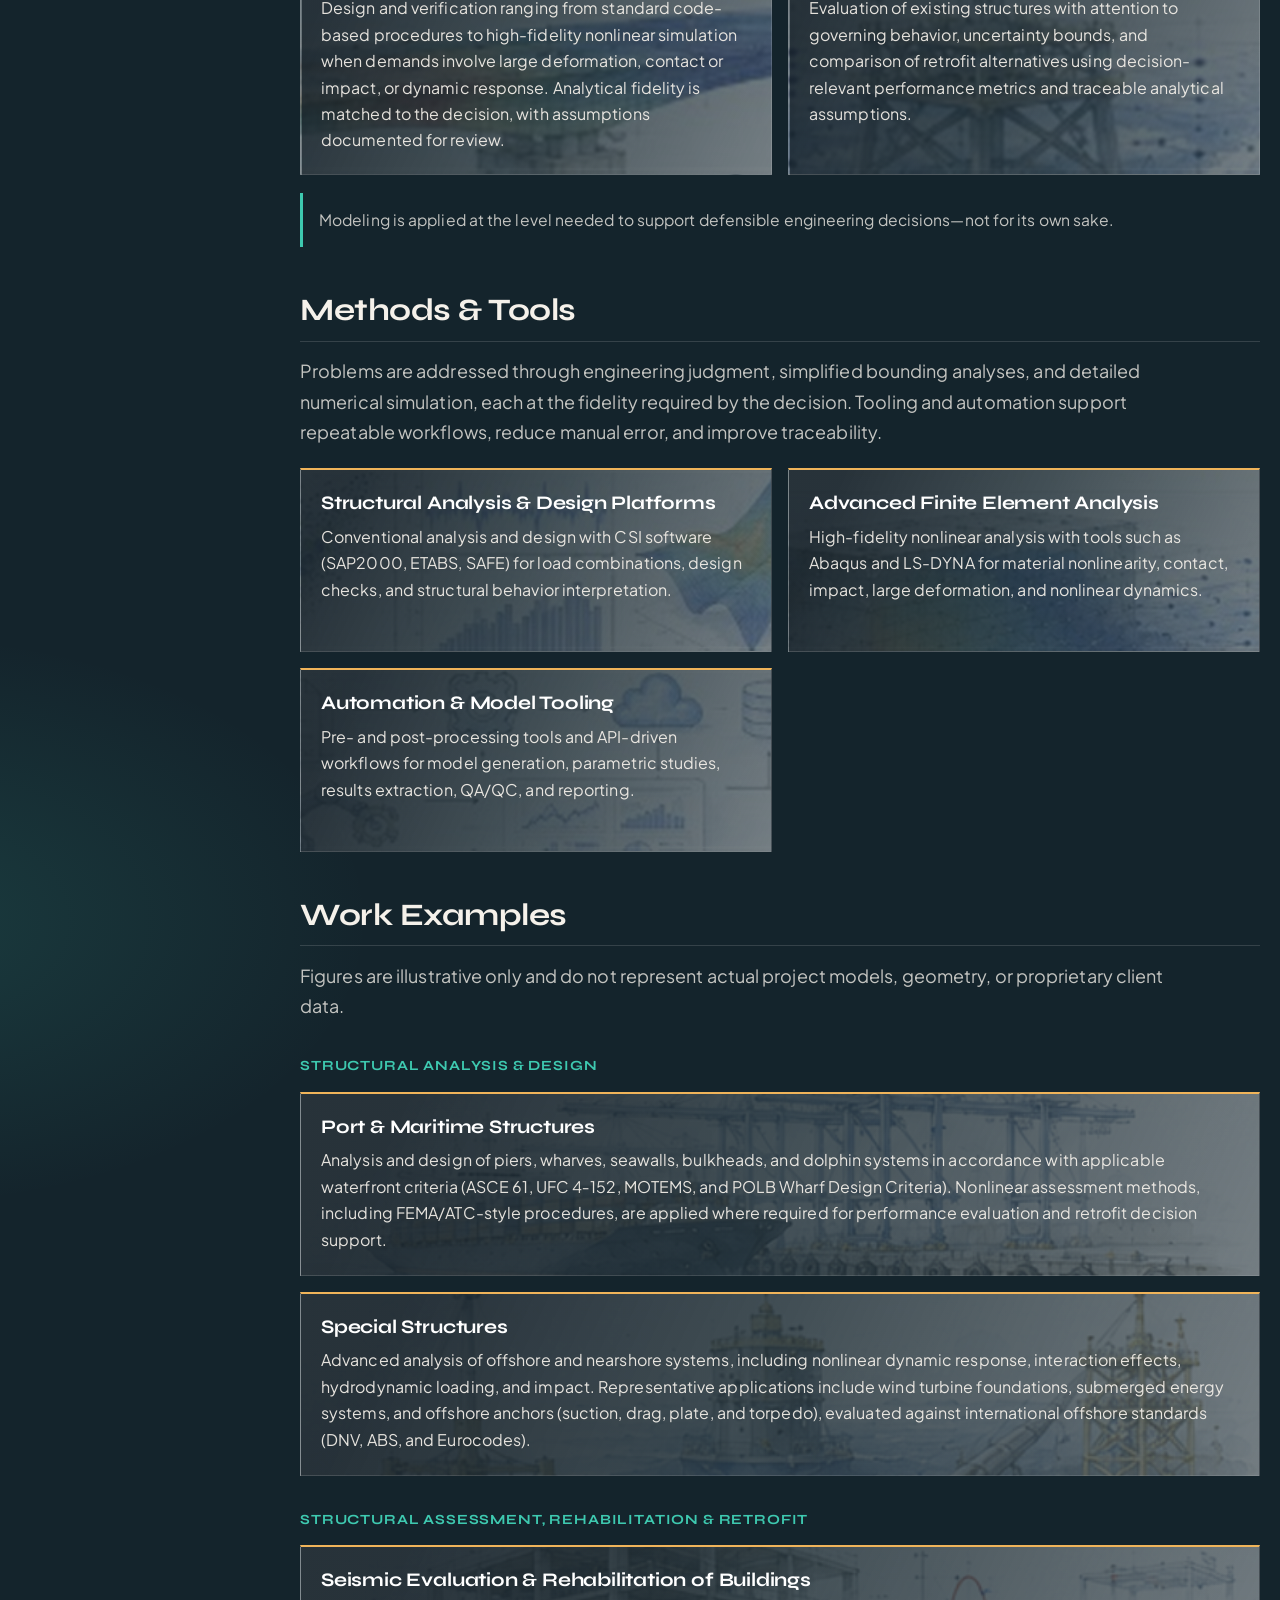
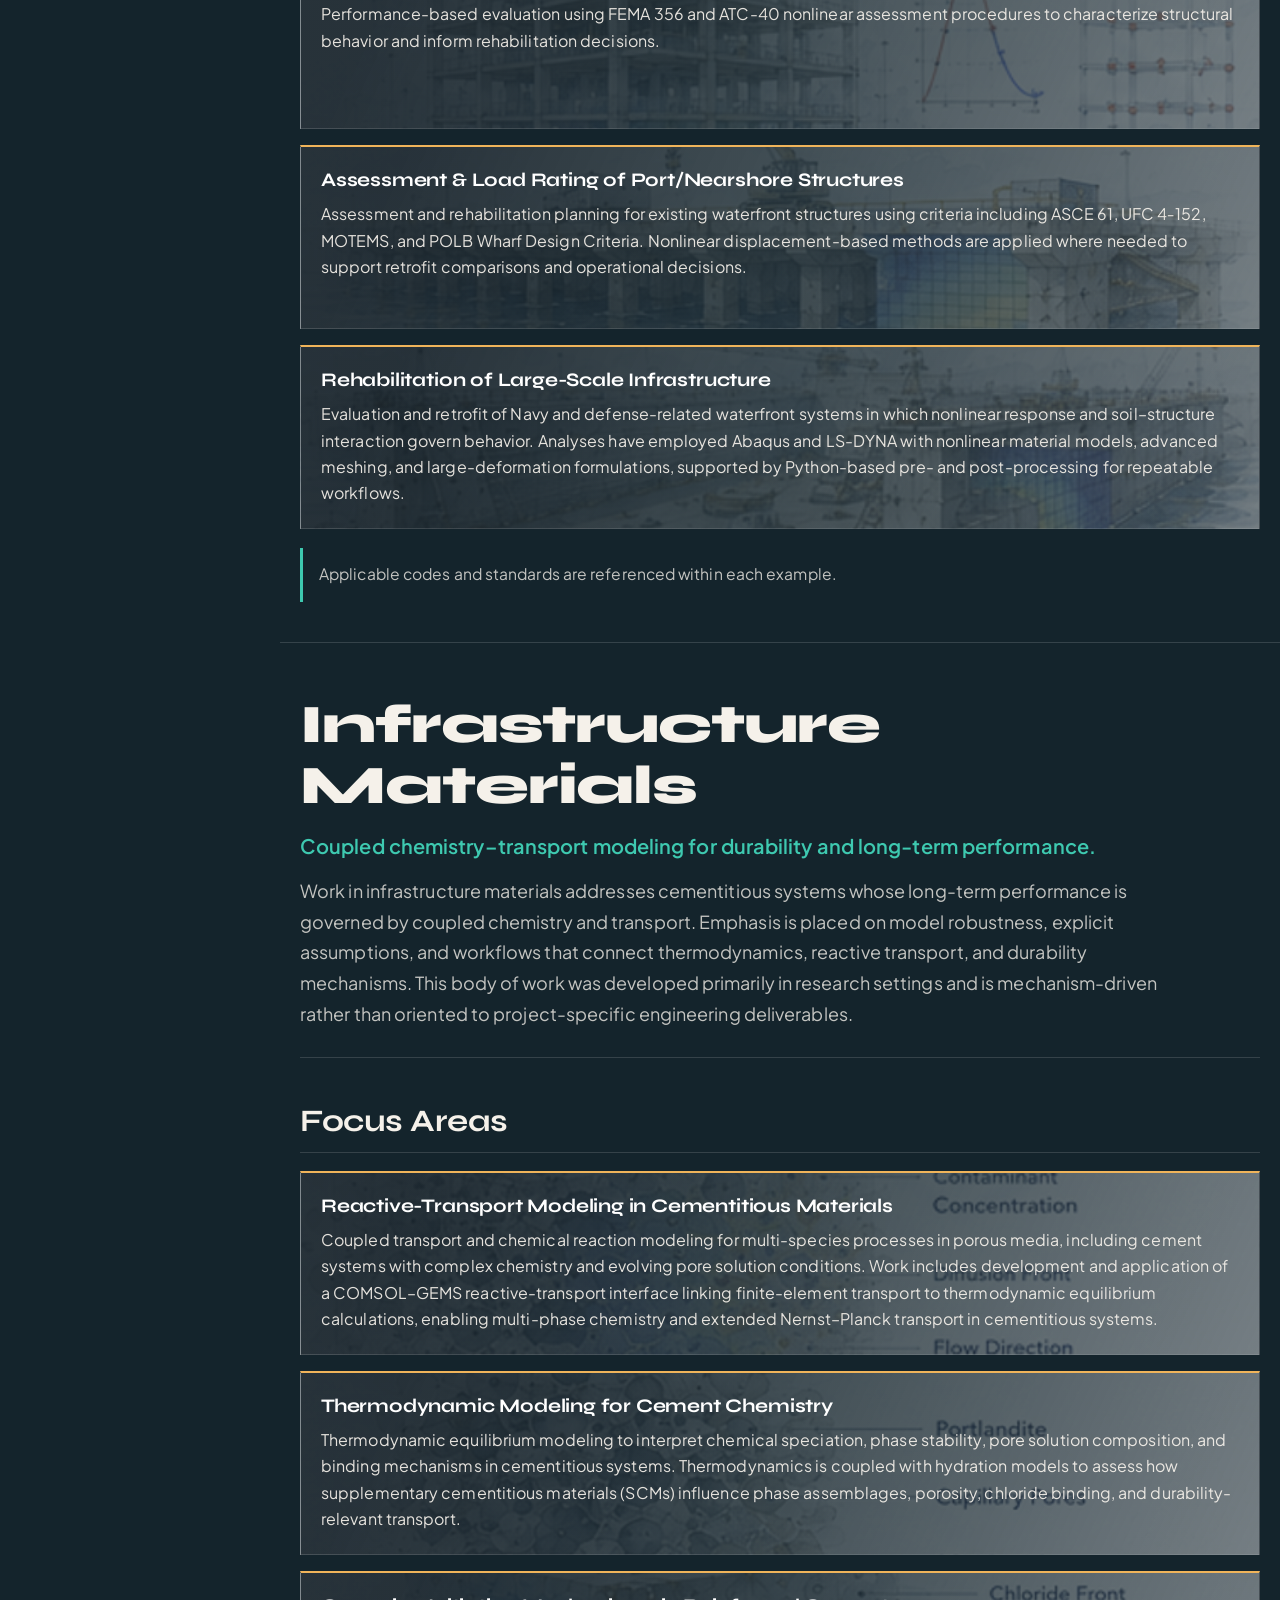
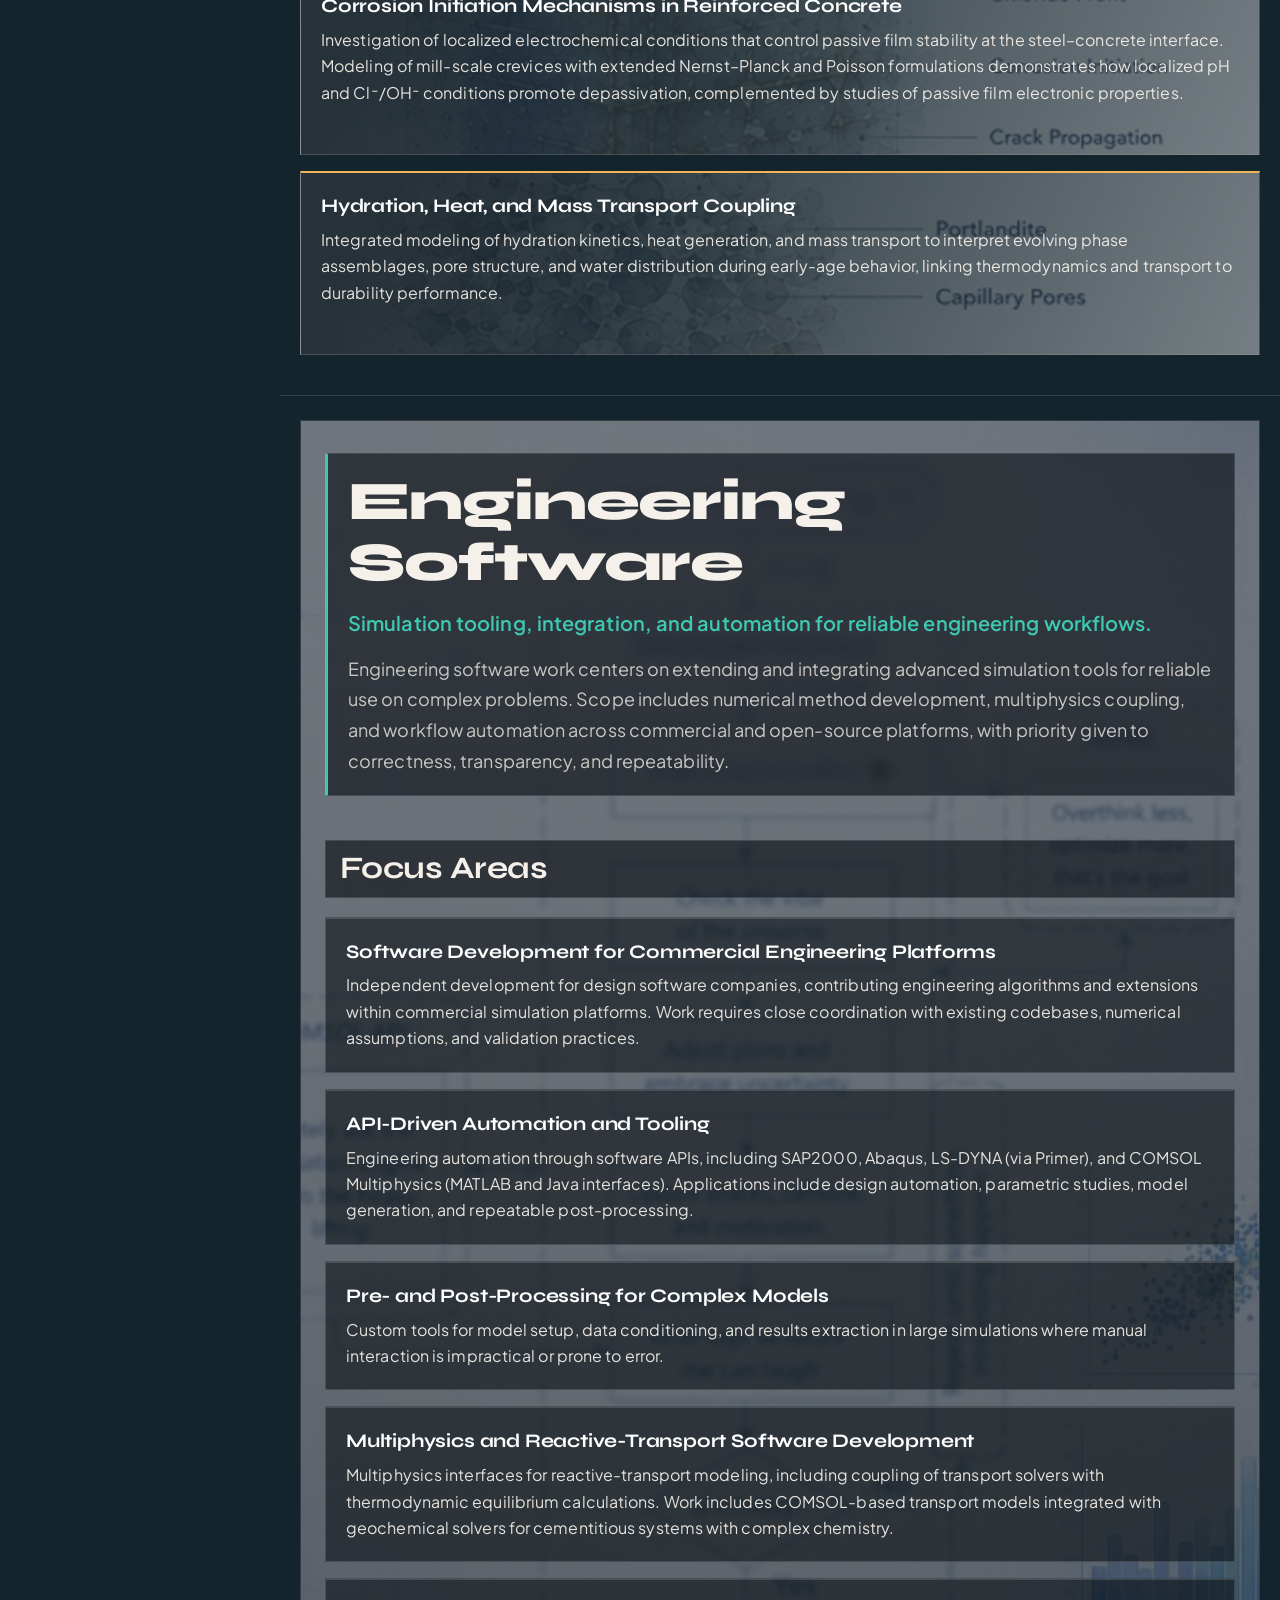
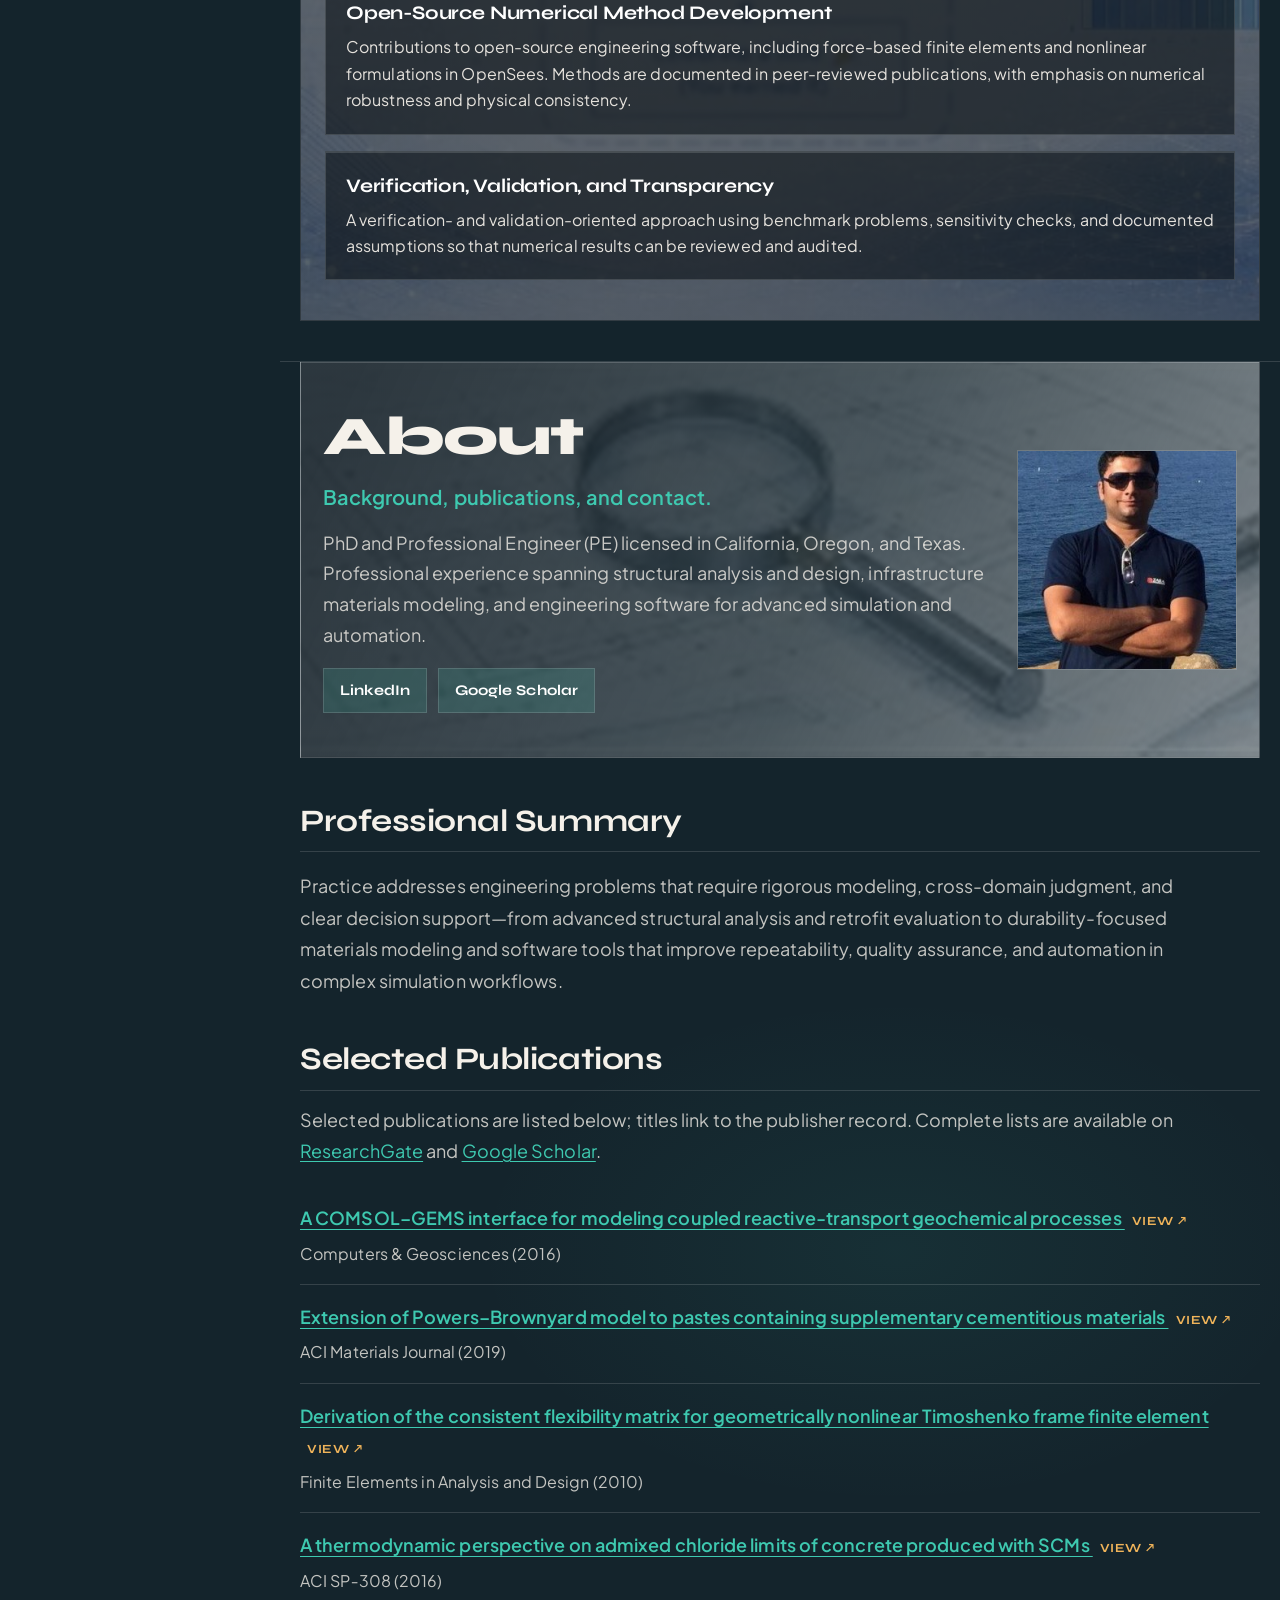
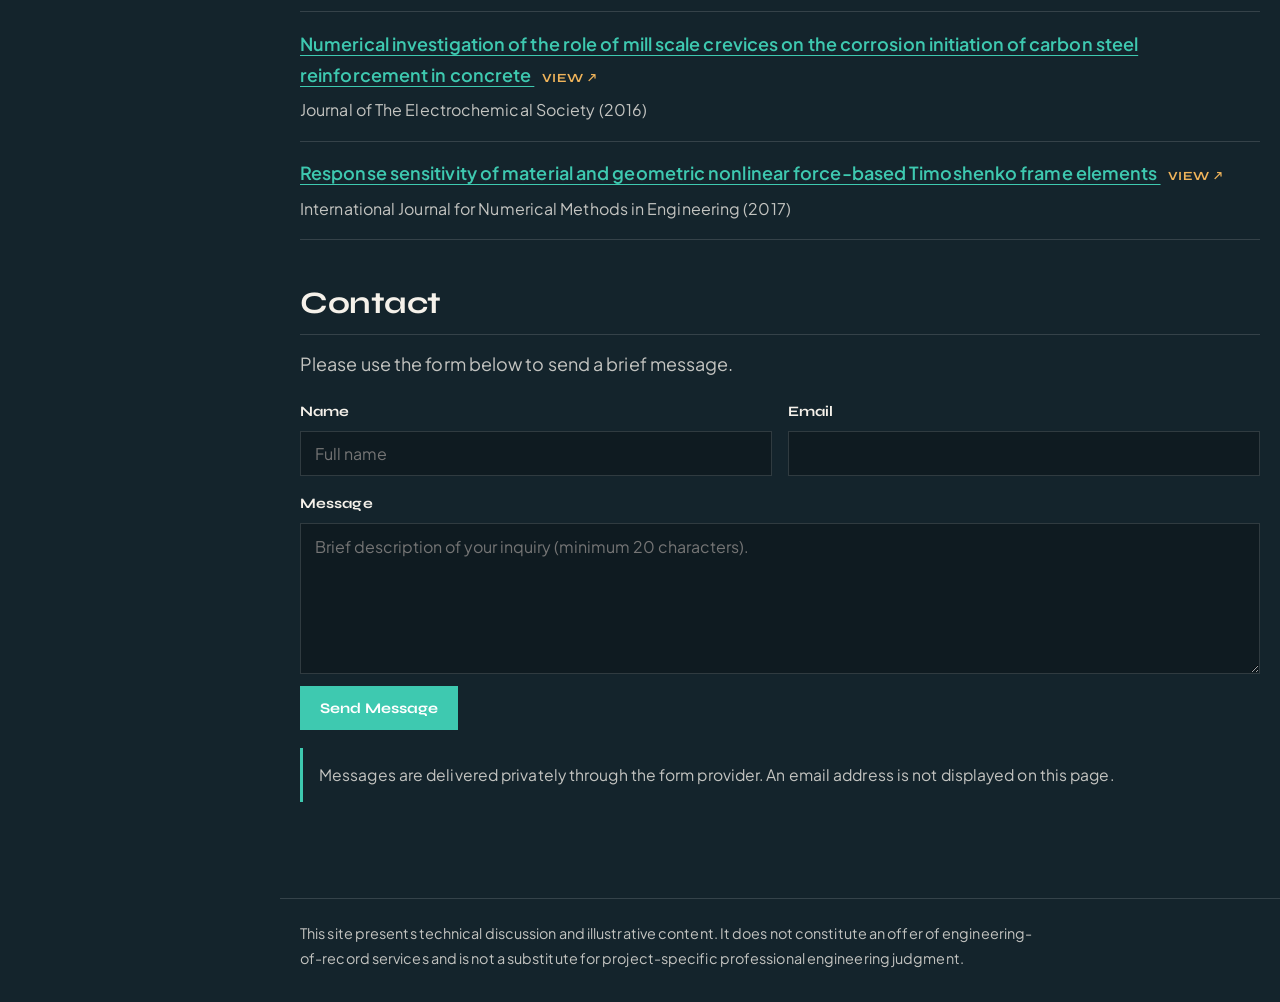
==== commit 52810f2c: "Lighten the hero title panel and enlarge the About portrait. Make more of the background visible beh" ====
--- a/index.html
+++ b/index.html
@@ -422,7 +422,7 @@
                     </span>
                   </div>
                 </div>
-                <img class="hero-photo" src="assets/images/main_photo.jpg" alt="Portrait of Vahid Azad" width="132" height="132" loading="lazy" decoding="async">
+                <img class="hero-photo" src="assets/images/main_photo.jpg" alt="Portrait of Vahid Azad" width="220" height="220" loading="lazy" decoding="async">
               </div>
             </header>
 
--- a/styles.css
+++ b/styles.css
@@ -269,11 +269,11 @@
   z-index: 2;
   max-width: 42rem;
   padding: 1.5rem 1.55rem;
-  background: rgba(10, 16, 22, 0.58);
+  background: rgba(10, 16, 22, 0.36);
   border: 1px solid rgba(255, 255, 255, 0.14);
   border-left: 3px solid var(--accent-warm);
-  backdrop-filter: blur(8px);
-  -webkit-backdrop-filter: blur(8px);
+  backdrop-filter: blur(5px);
+  -webkit-backdrop-filter: blur(5px);
 }
 
 .spotlight .kicker {
@@ -393,8 +393,8 @@
 }
 
 .page-hero .hero-photo {
-  width: 132px;
-  height: 132px;
+  width: 220px;
+  height: 220px;
   object-fit: cover;
   border: 1px solid var(--line);
 }
@@ -1141,8 +1141,8 @@
   }
 
   .page-hero .hero-photo {
-    width: 112px;
-    height: 112px;
+    width: 168px;
+    height: 168px;
   }
 
   .container {
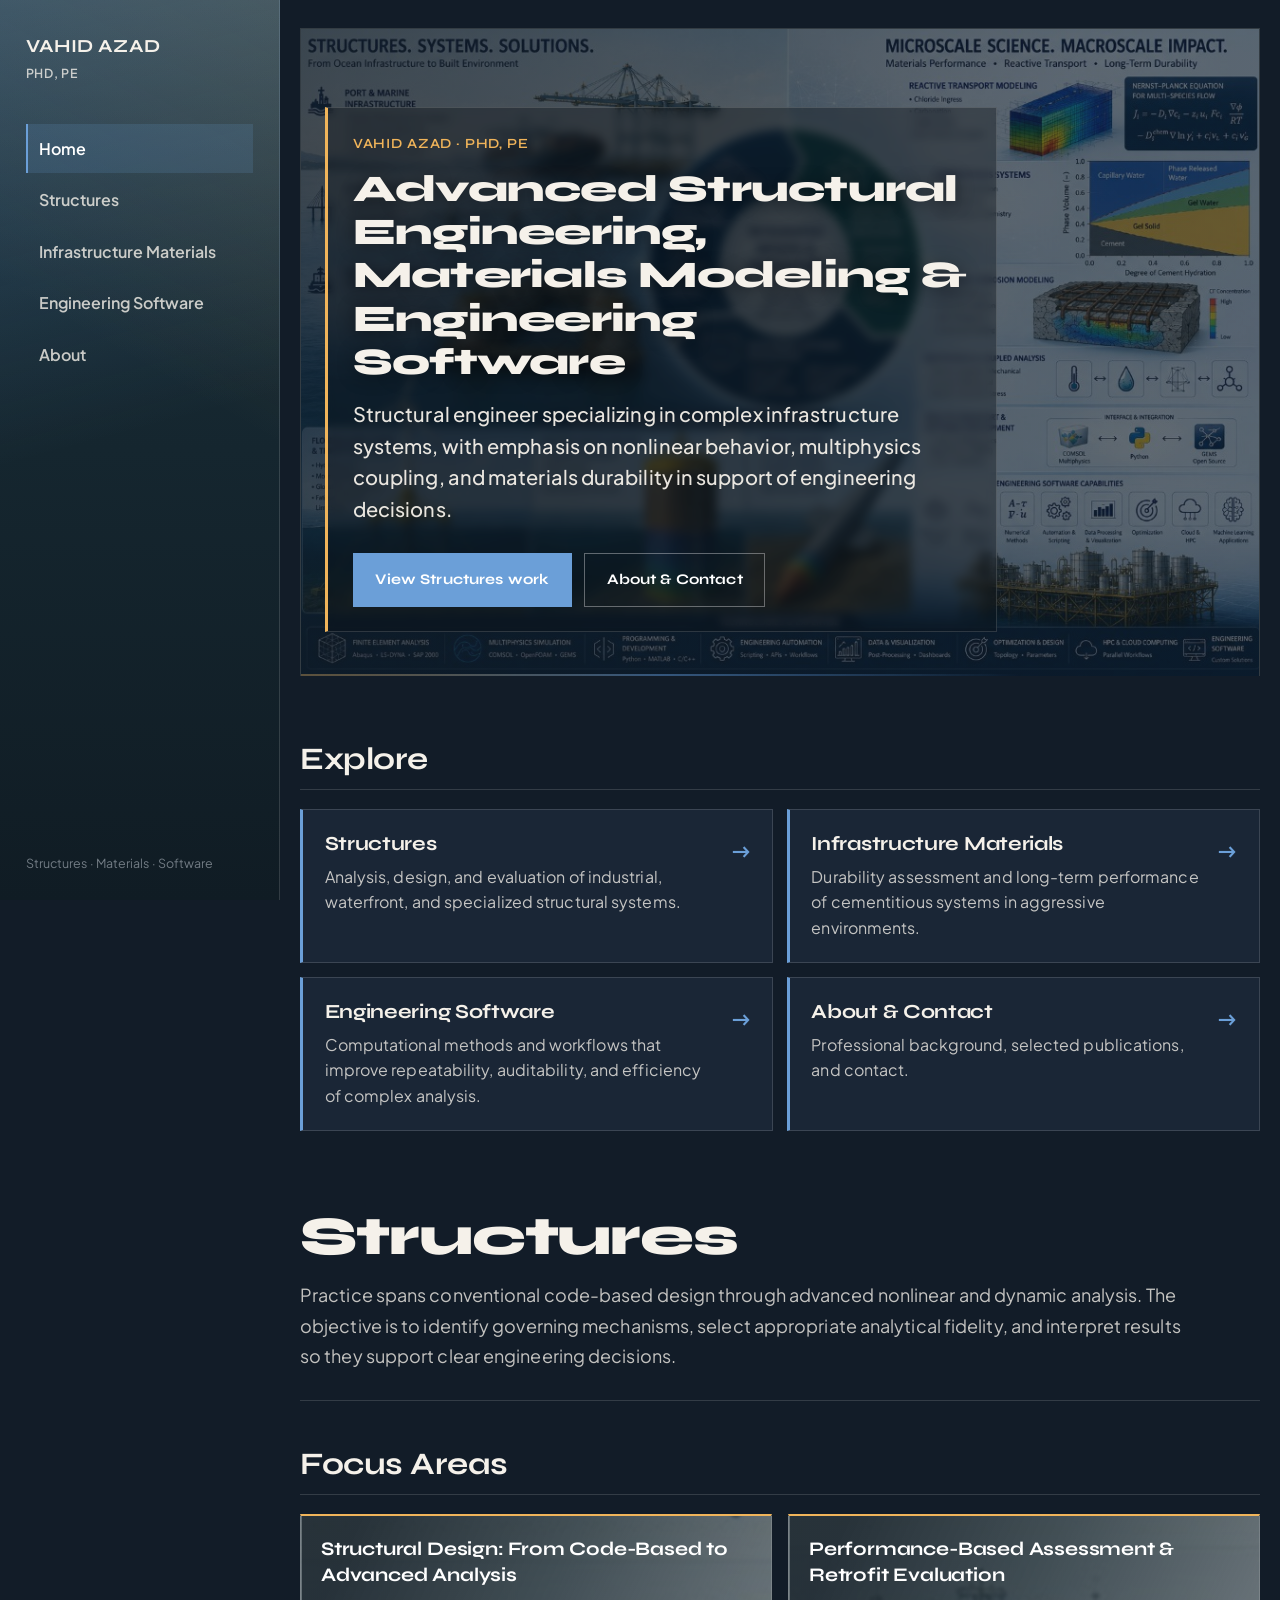
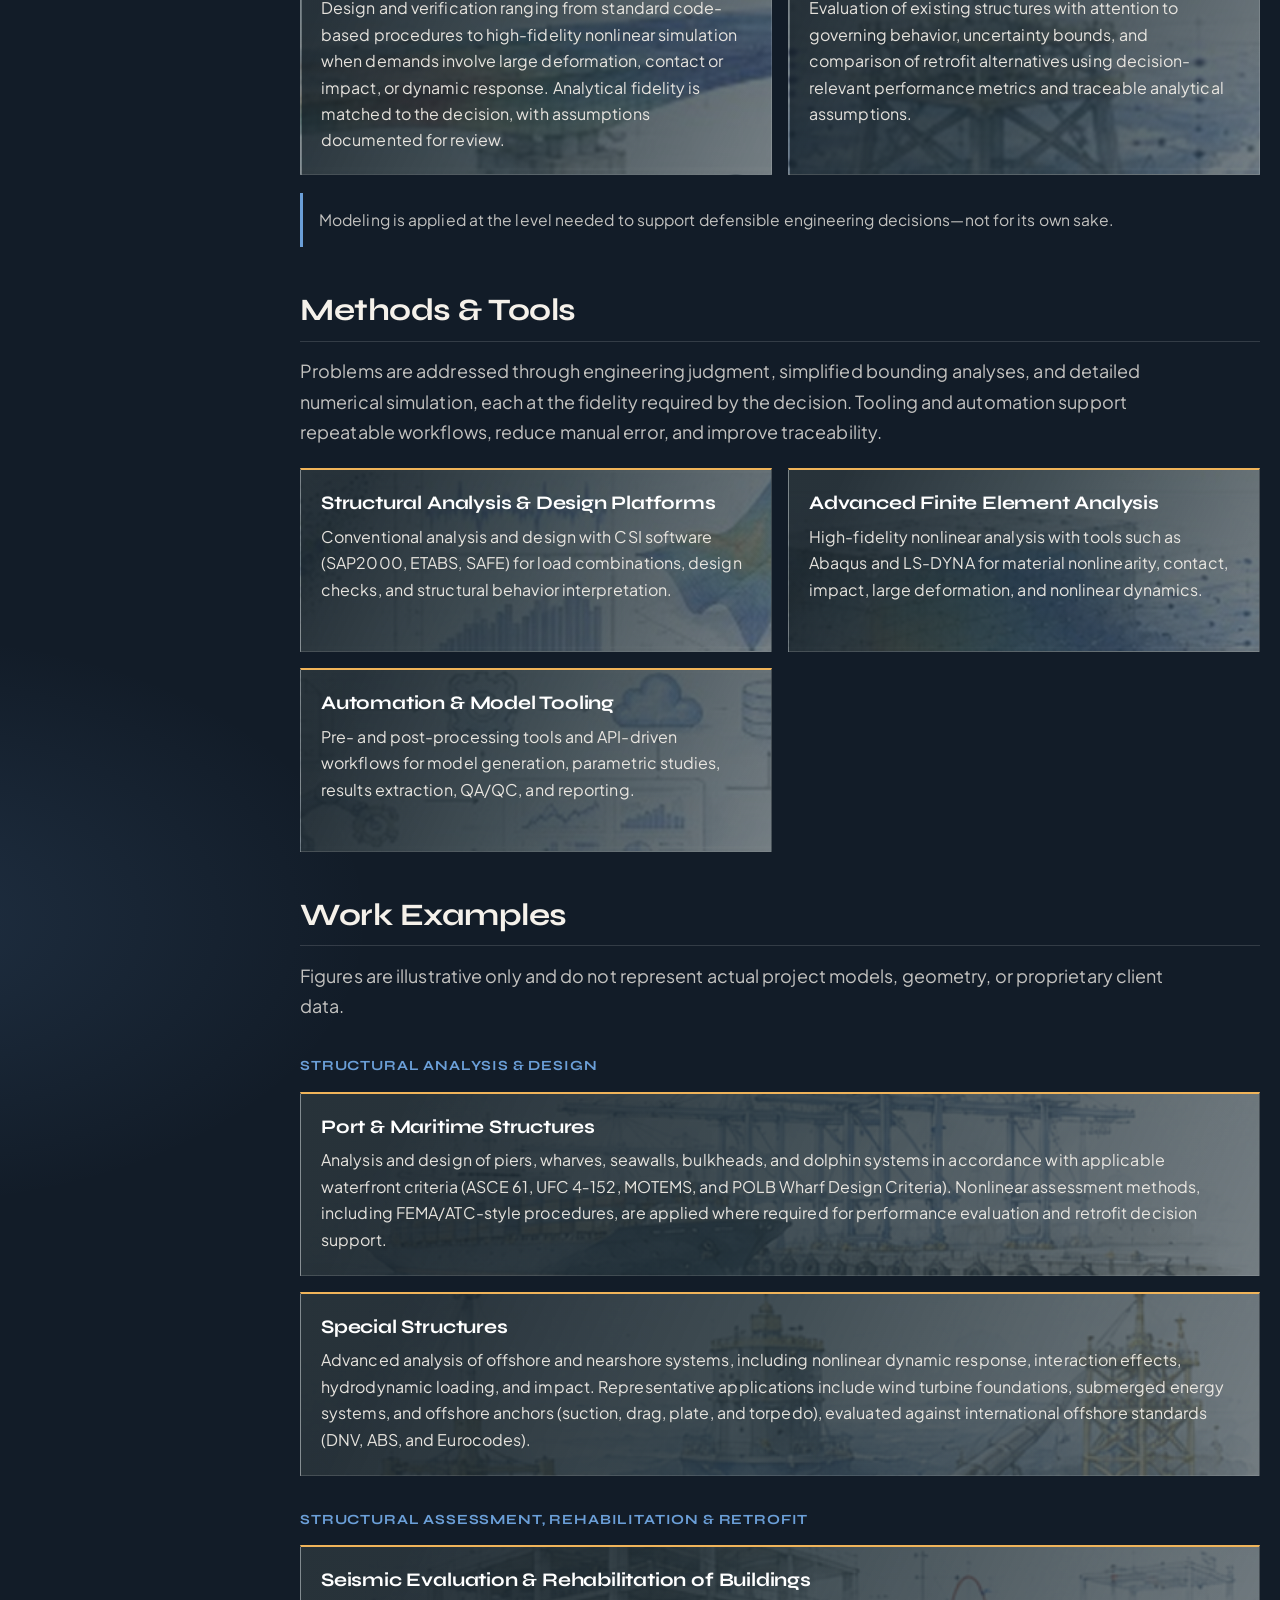
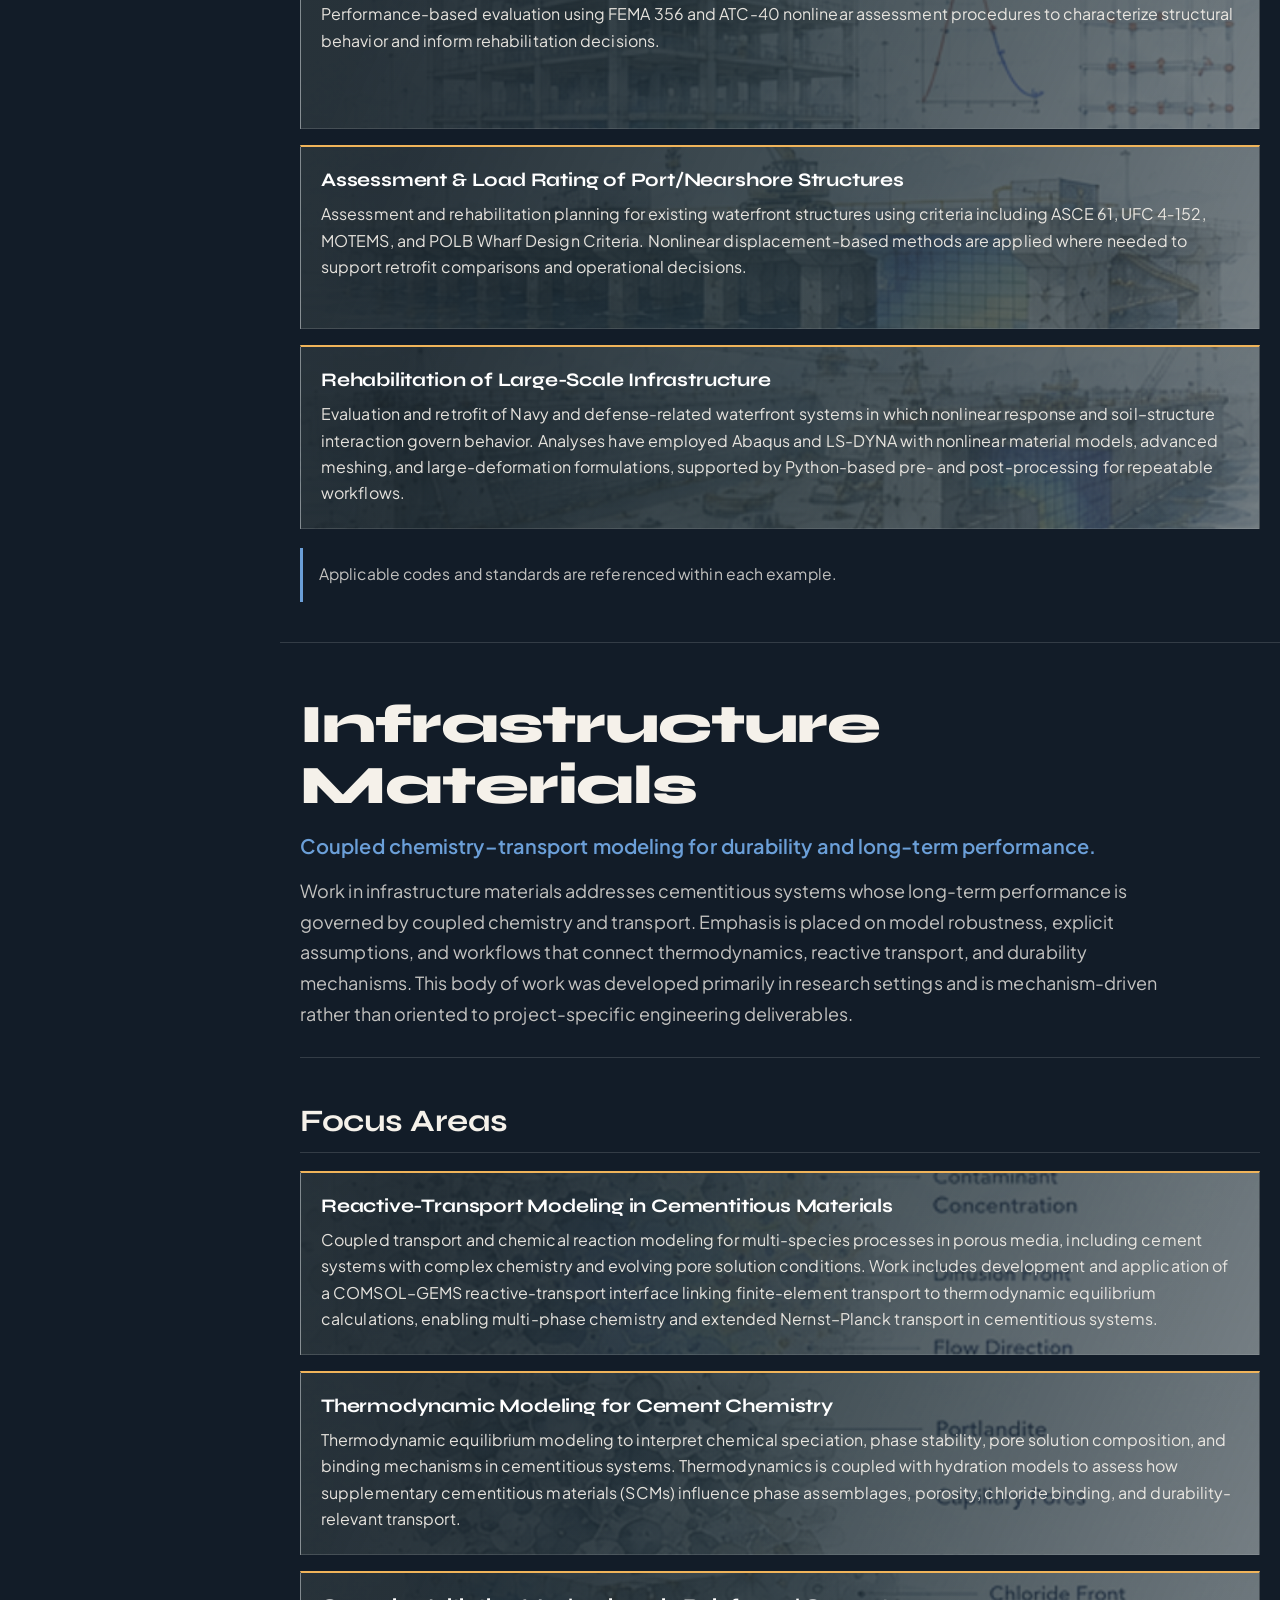
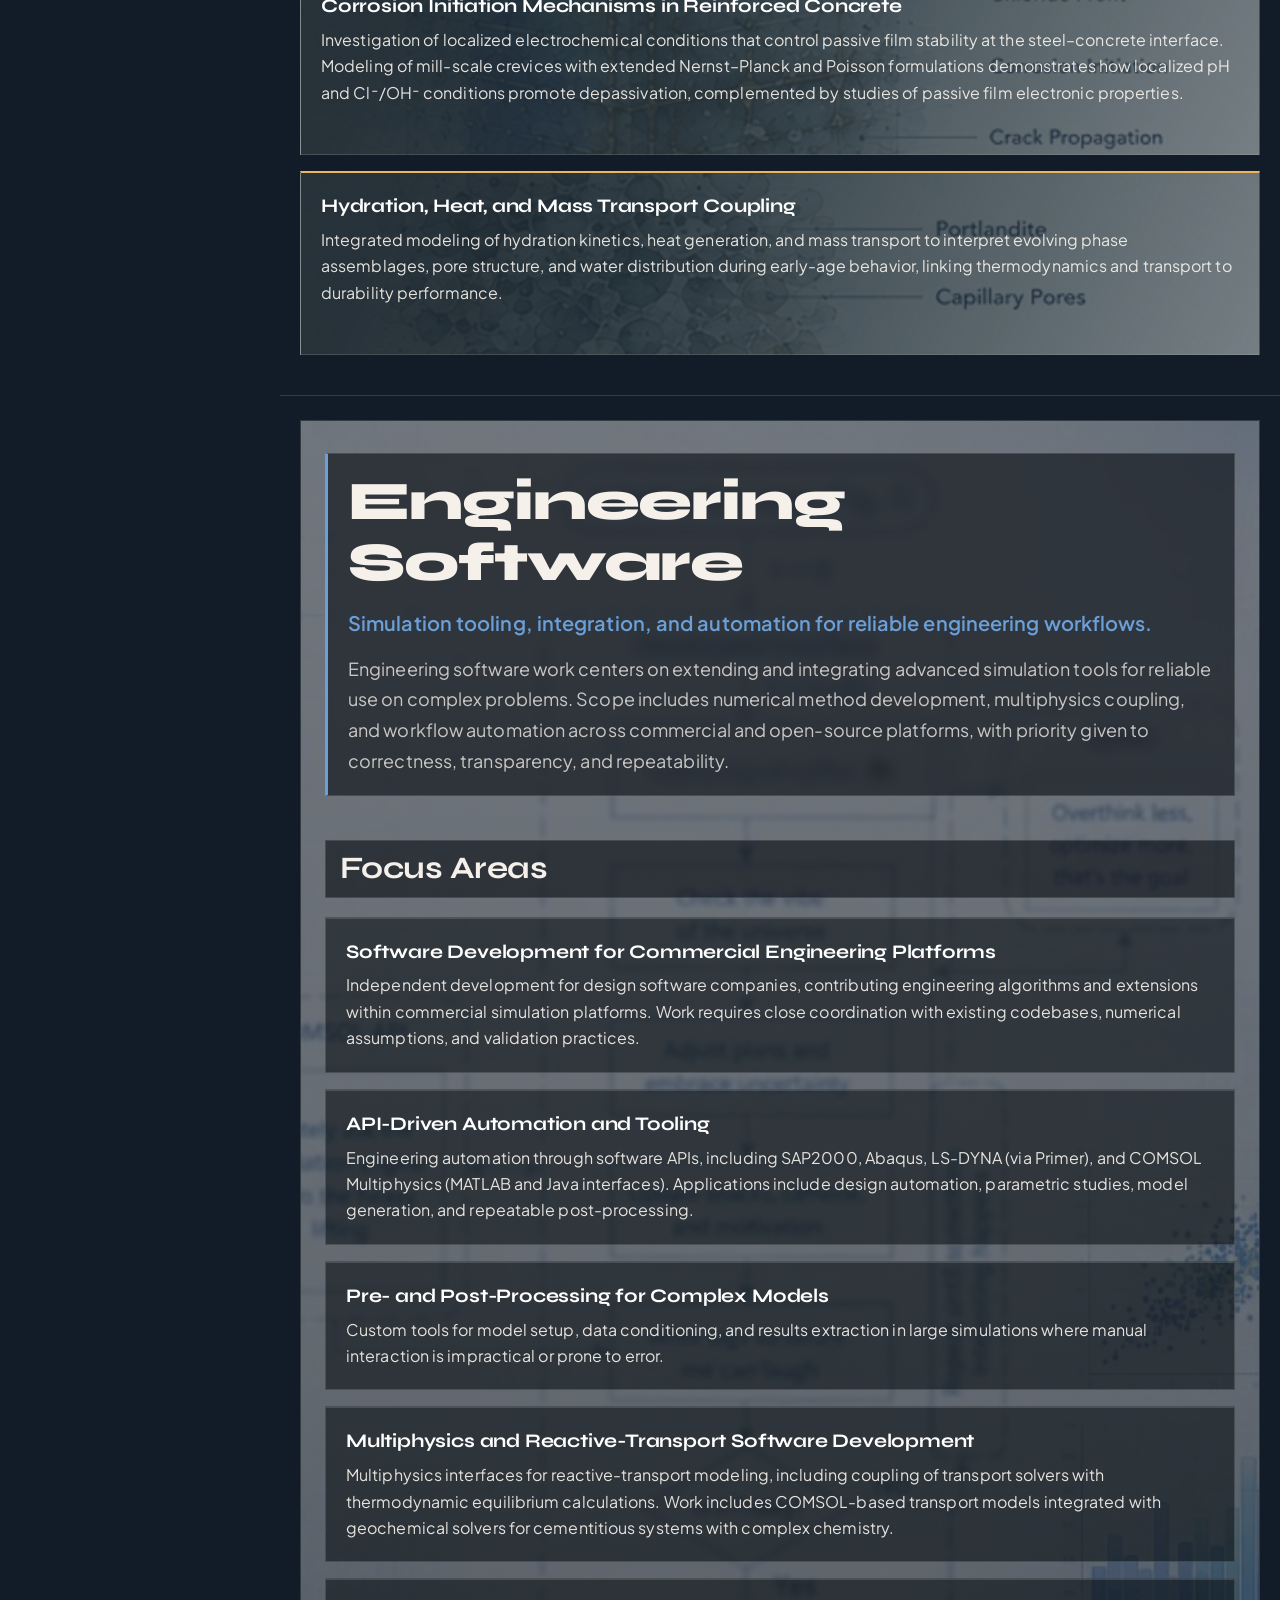
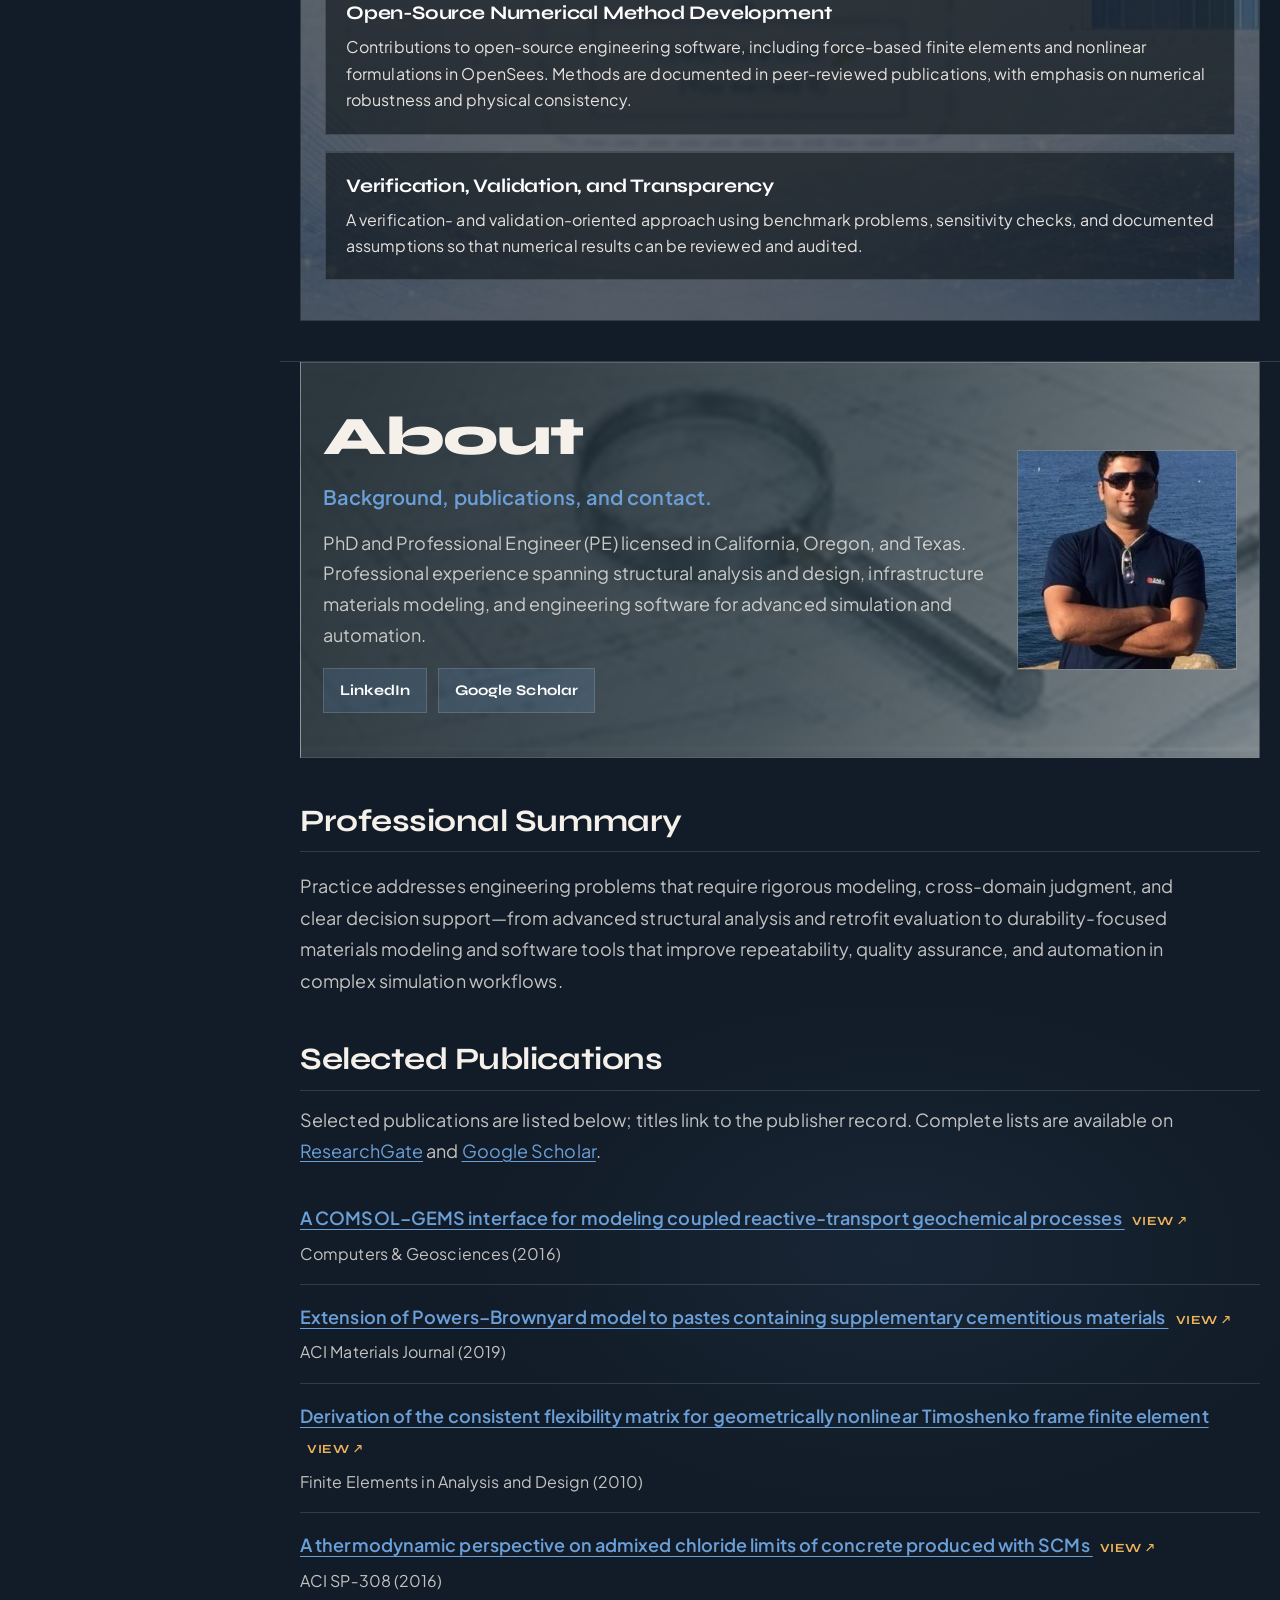
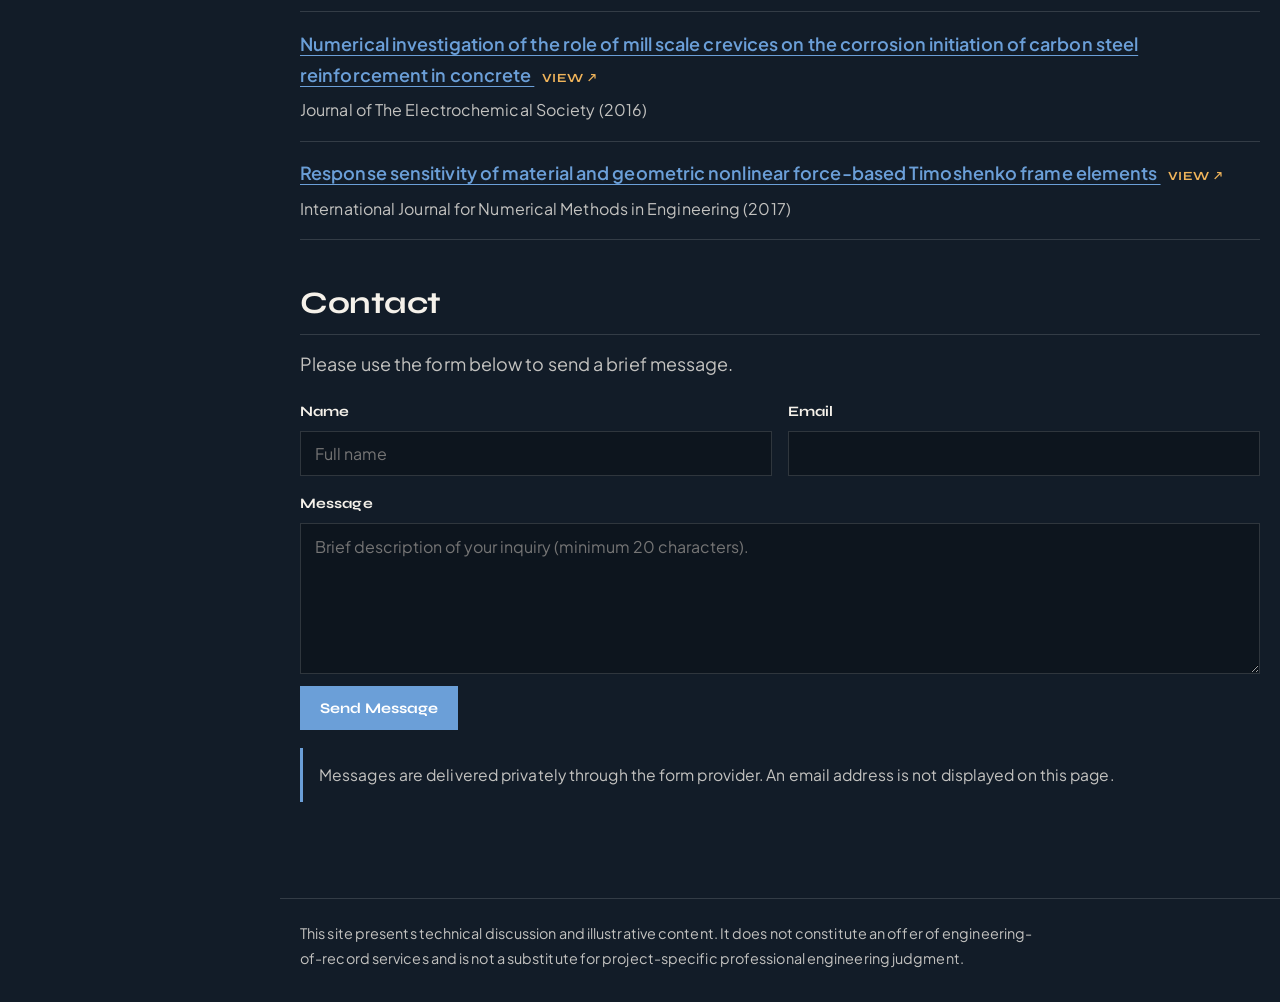
==== commit 3e50a141: "Shift the palette from teal to steel blue with warm gold accents. Keep the dark layout but try a coo" ====
--- a/index.html
+++ b/index.html
@@ -6,7 +6,7 @@
   <title>Vahid Azad • Structures • Materials • Software</title>
   <meta name="description" content="Structural engineering, infrastructure materials, and engineering software. Professional practice overview and selected publications.">
   <meta name="color-scheme" content="dark">
-  <meta name="theme-color" content="#14242c">
+  <meta name="theme-color" content="#121c28">
   <link rel="canonical" href="https://vahid-azad.com/">
   <link rel="preconnect" href="https://fonts.googleapis.com">
   <link rel="preconnect" href="https://fonts.gstatic.com" crossorigin>
--- a/styles.css
+++ b/styles.css
@@ -1,16 +1,16 @@
-﻿/* Hyperspace-inspired layout ┬╖ warmer teal + lively type */
+﻿/* Hyperspace-inspired layout · steel blue + warm gold */
 :root {
   --sidebar-w: 17.5rem;
-  --bg: #14242c;
-  --bg-panel: #1c303a;
-  --bg-elev: #25404c;
+  --bg: #121c28;
+  --bg-panel: #1a2636;
+  --bg-elev: #243448;
   --ink: #f5f1ea;
   --muted: rgba(245, 241, 234, 0.78);
   --line: rgba(255, 255, 255, 0.14);
-  --accent: #3ec9b0;
-  --accent-strong: #2aaf97;
+  --accent: #6b9fd8;
+  --accent-strong: #4f87c4;
   --accent-warm: #f0b45a;
-  --accent-soft: rgba(62, 201, 176, 0.16);
+  --accent-soft: rgba(107, 159, 216, 0.16);
   --maxw: 1280px;
   --font-display: "Syne", system-ui, sans-serif;
   --font-body: "Plus Jakarta Sans", system-ui, sans-serif;
@@ -46,17 +46,17 @@
   color: var(--ink);
   background:
     radial-gradient(1000px 560px at 92% -8%, rgba(240, 180, 90, 0.16), transparent 52%),
-    radial-gradient(860px 520px at -8% 28%, rgba(62, 201, 176, 0.14), transparent 55%),
-    radial-gradient(700px 420px at 70% 85%, rgba(62, 201, 176, 0.07), transparent 60%),
+    radial-gradient(860px 520px at -8% 28%, rgba(107, 159, 216, 0.14), transparent 55%),
+    radial-gradient(700px 420px at 70% 85%, rgba(107, 159, 216, 0.07), transparent 60%),
     var(--bg);
   -webkit-font-smoothing: antialiased;
   text-rendering: optimizeLegibility;
   overflow-x: clip;
-  -webkit-tap-highlight-color: rgba(62, 201, 176, 0.28);
+  -webkit-tap-highlight-color: rgba(107, 159, 216, 0.28);
 }
 
 ::selection {
-  background: rgba(62, 201, 176, 0.35);
+  background: rgba(107, 159, 216, 0.35);
   color: #fff;
 }
 
@@ -115,7 +115,7 @@
   justify-content: space-between;
   padding: 2.25rem 1.6rem 1.75rem;
   background:
-    linear-gradient(165deg, rgba(62, 201, 176, 0.28) 0%, transparent 48%),
+    linear-gradient(165deg, rgba(107, 159, 216, 0.28) 0%, transparent 48%),
     linear-gradient(210deg, rgba(240, 180, 90, 0.16) 0%, transparent 42%),
     linear-gradient(180deg, #1a303a 0%, #101c24 100%);
   border-right: 1px solid var(--line);
@@ -454,7 +454,7 @@
 
 .spot:hover {
   background: var(--bg-elev);
-  border-color: rgba(62, 201, 176, 0.45);
+  border-color: rgba(107, 159, 216, 0.45);
   transform: translateY(-1px);
 }
 
@@ -609,7 +609,7 @@
 
 .project.on-section-bg:hover {
   background: rgba(14, 22, 30, 0.72);
-  border-color: rgba(62, 201, 176, 0.35);
+  border-color: rgba(107, 159, 216, 0.35);
   transform: translateY(-2px);
 }
 
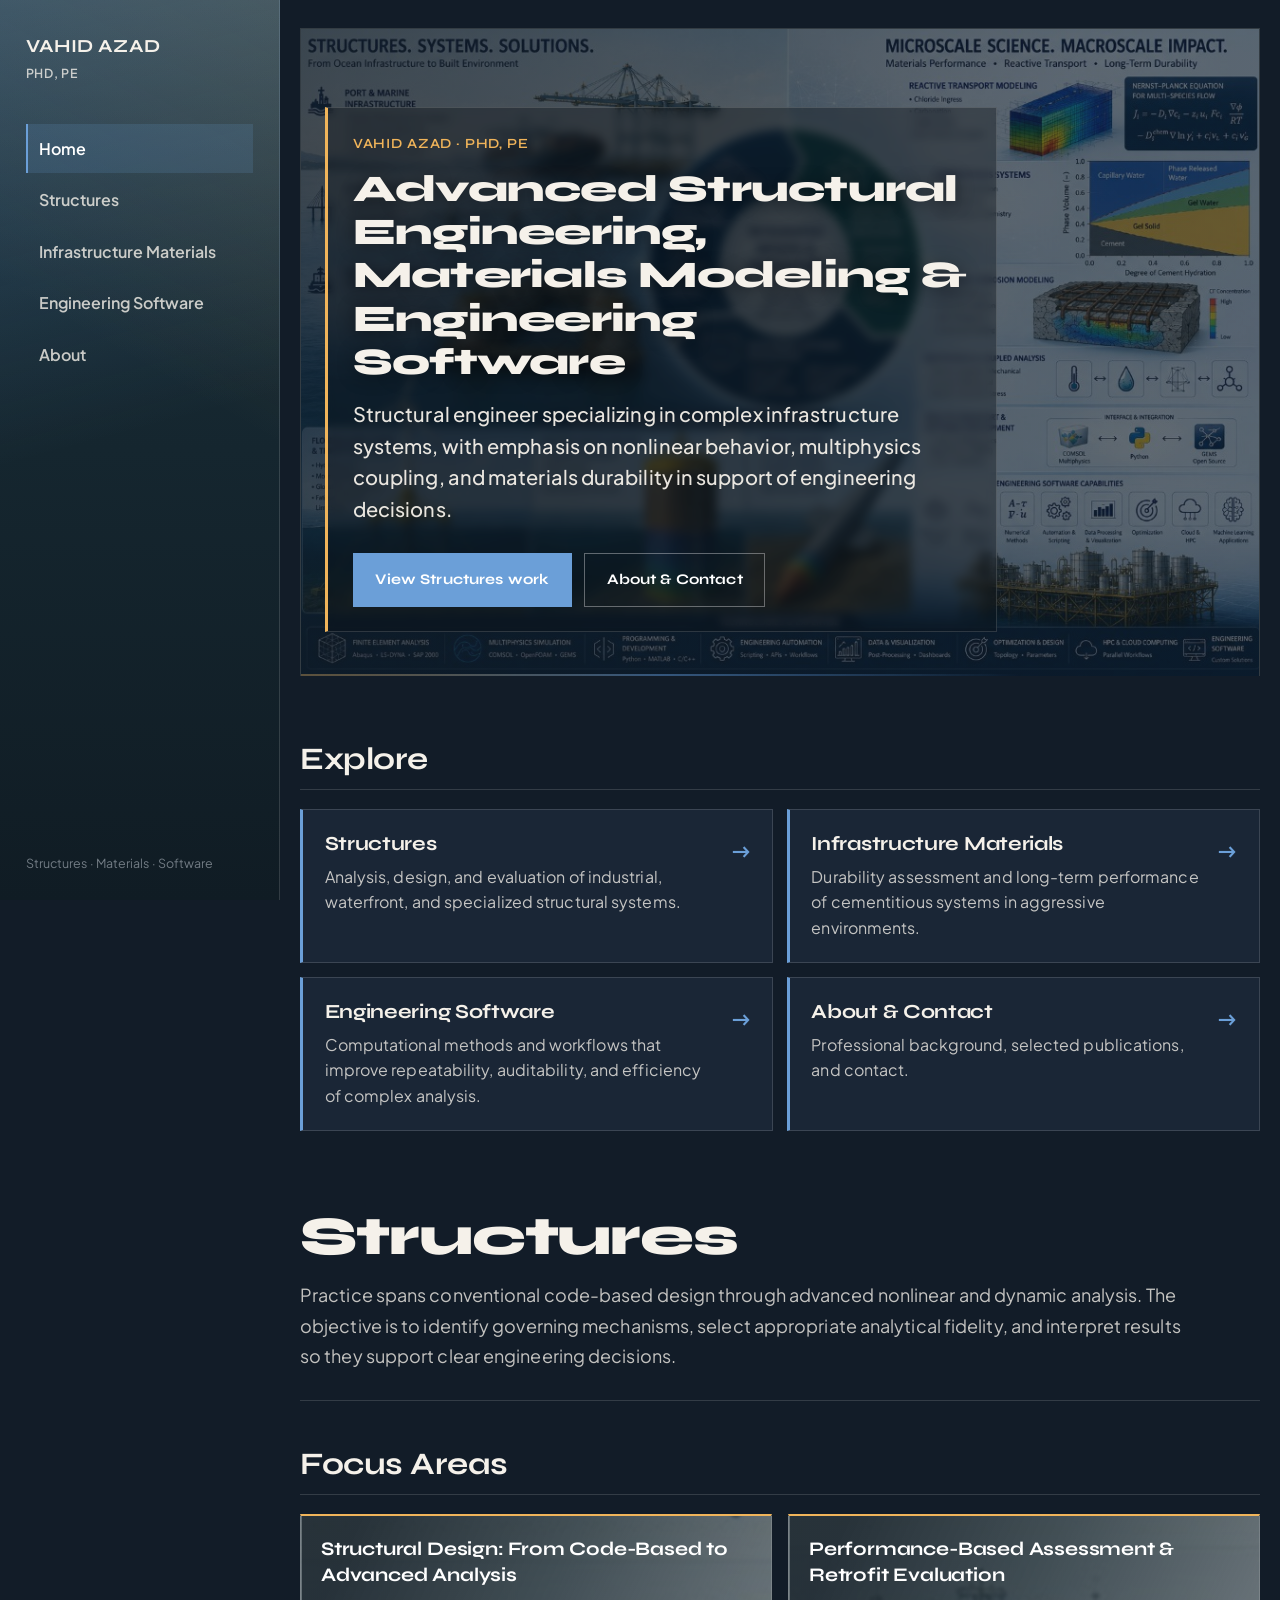
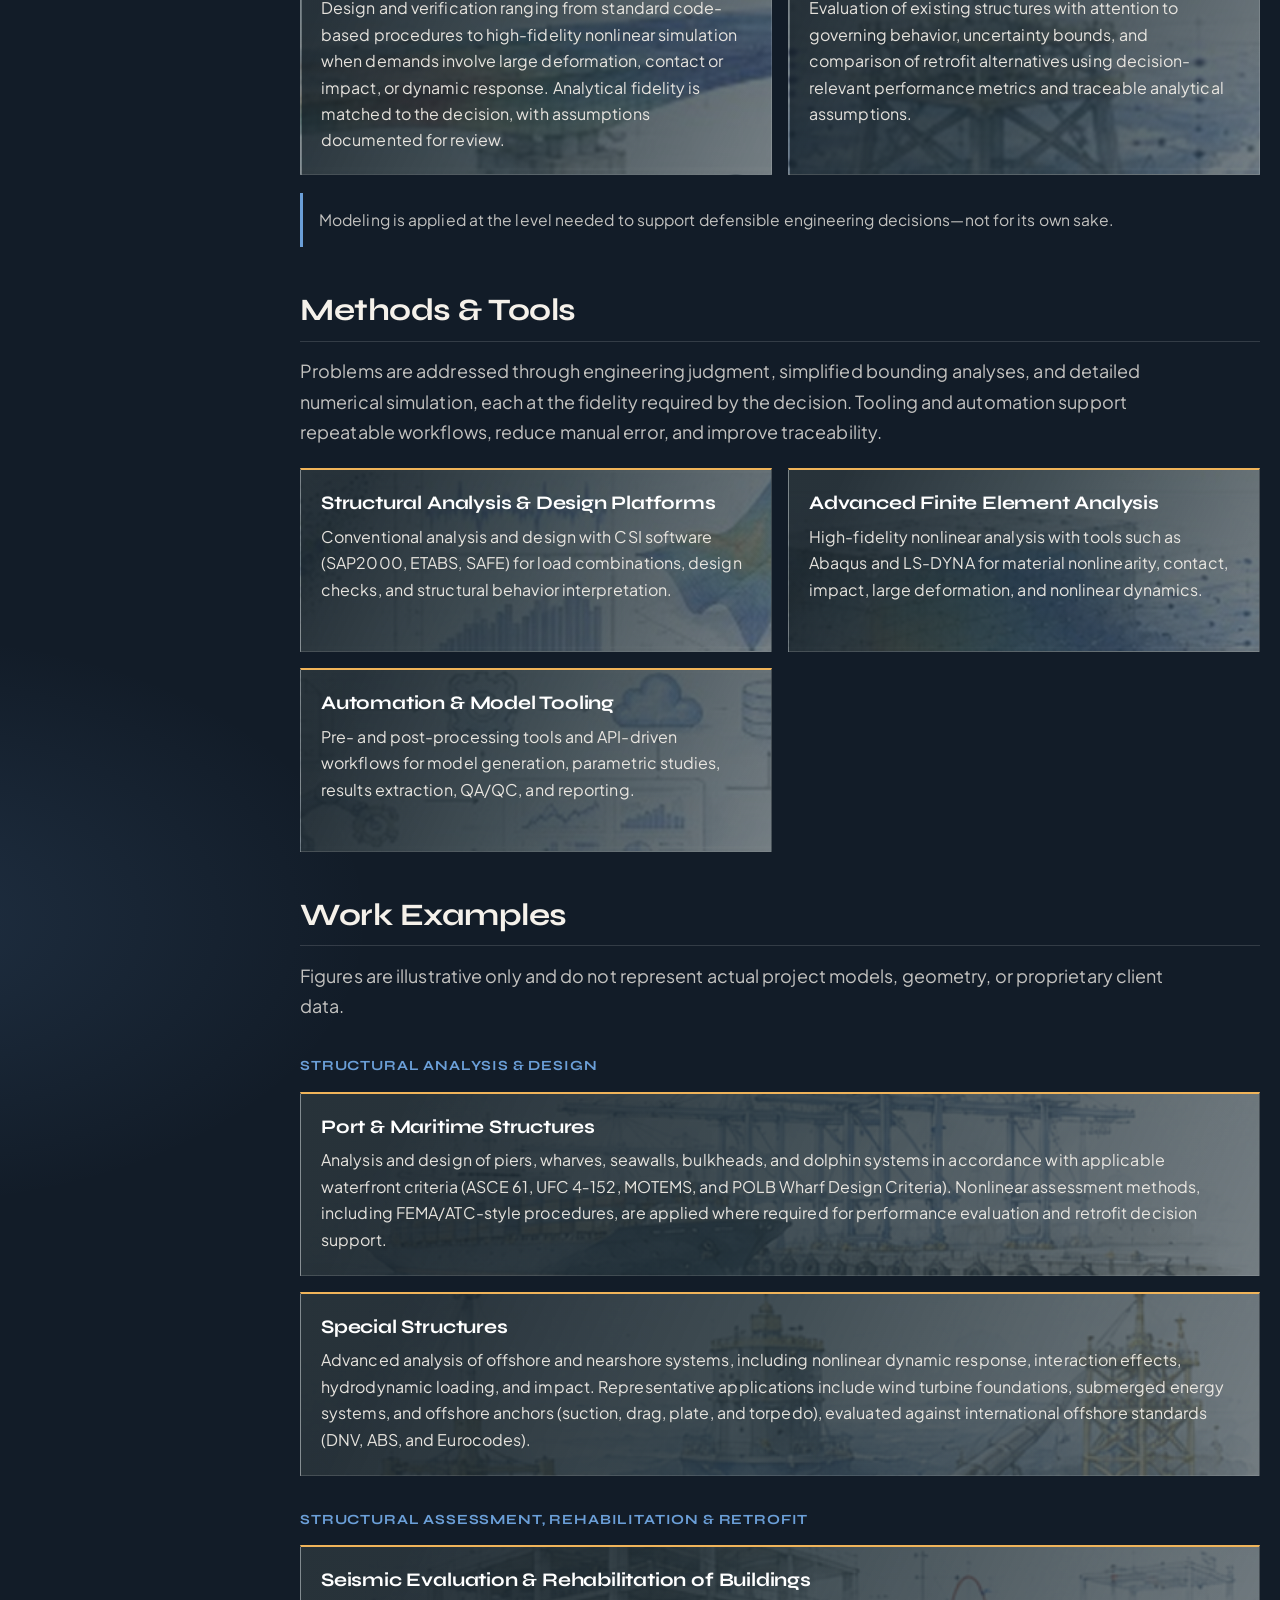
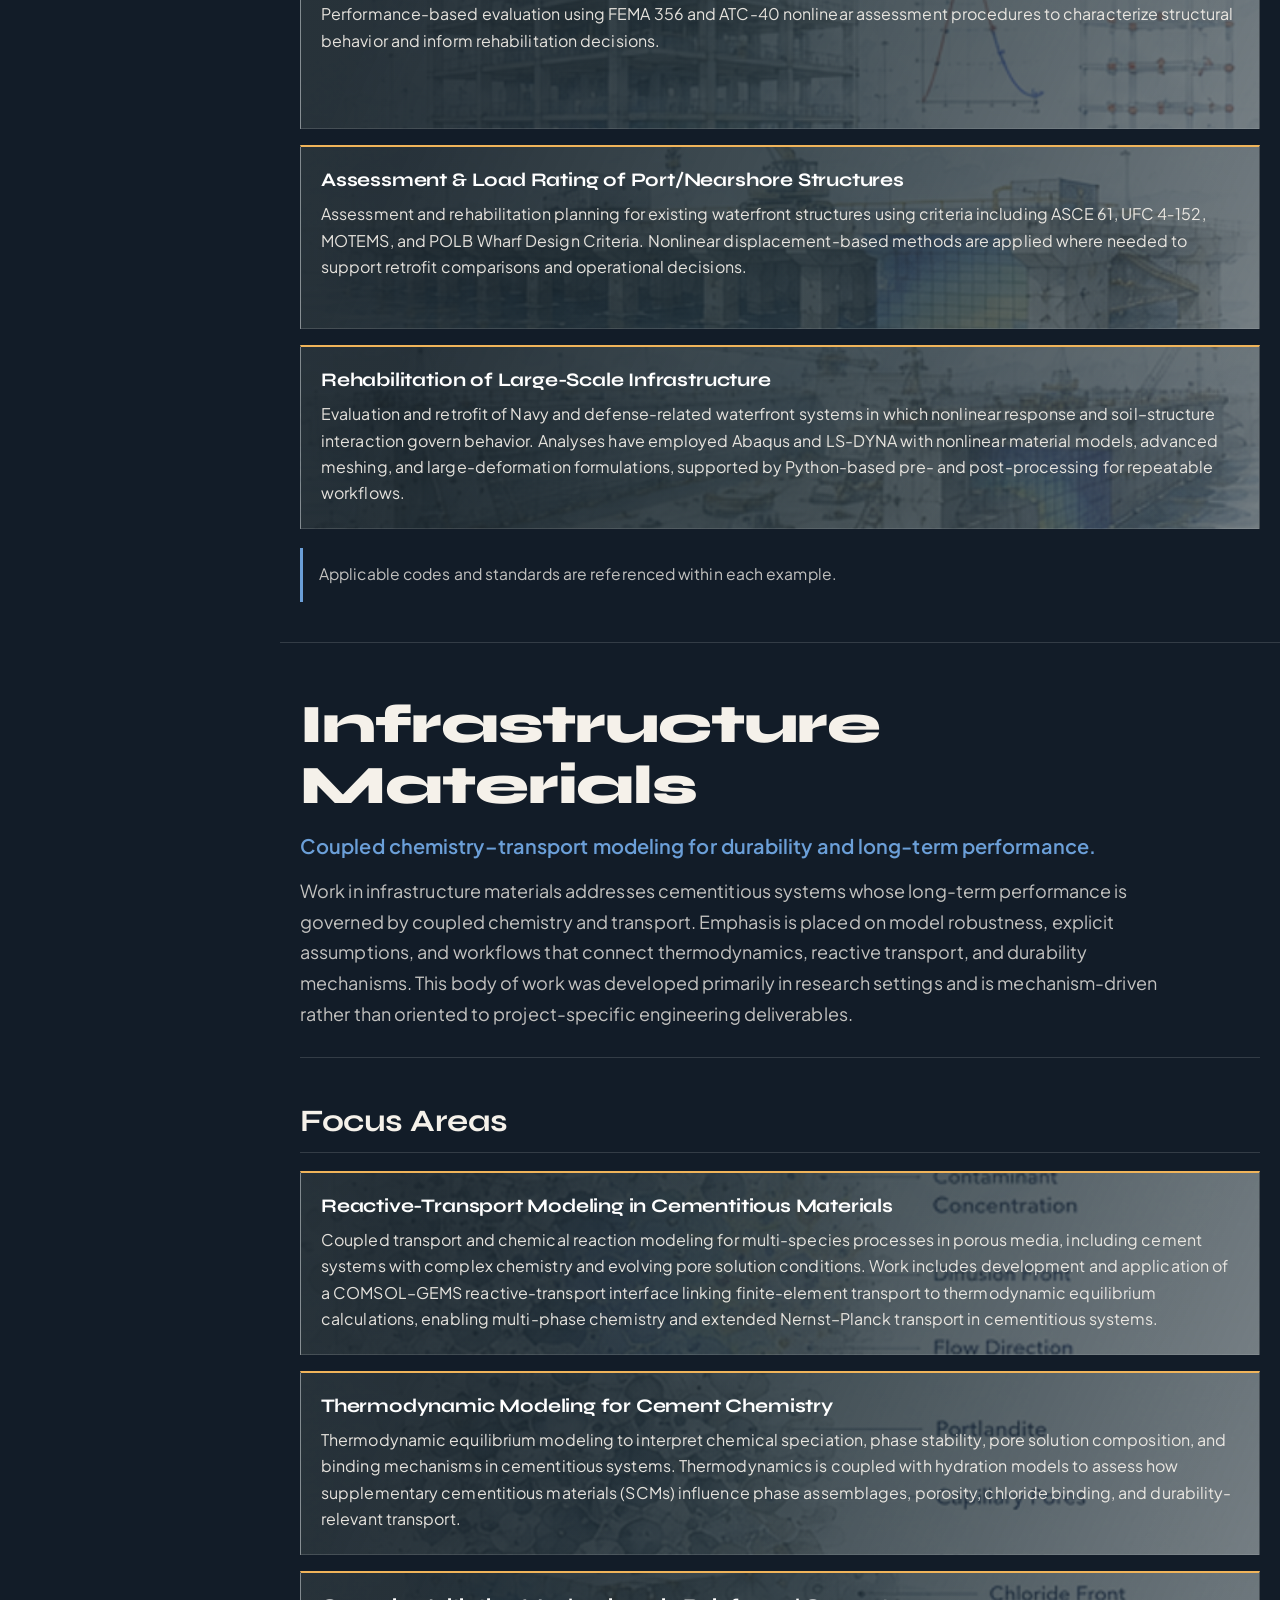
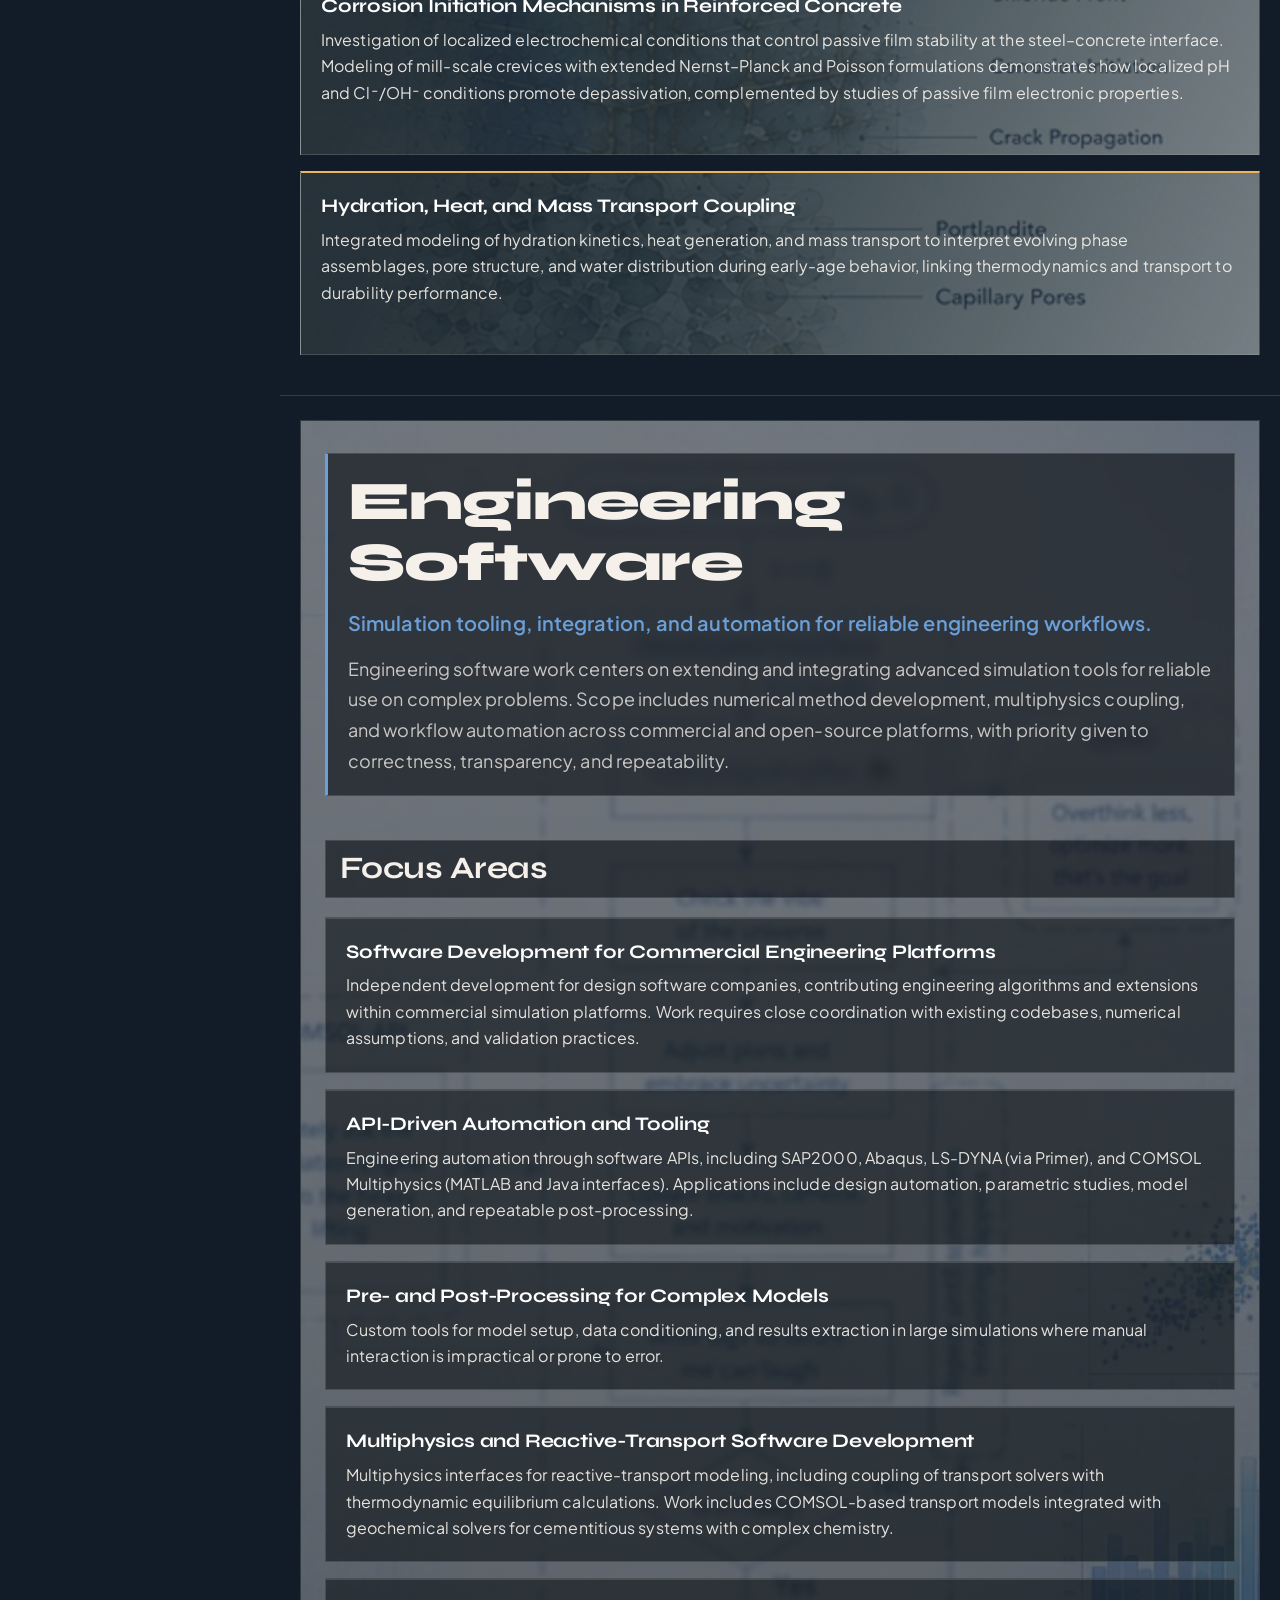
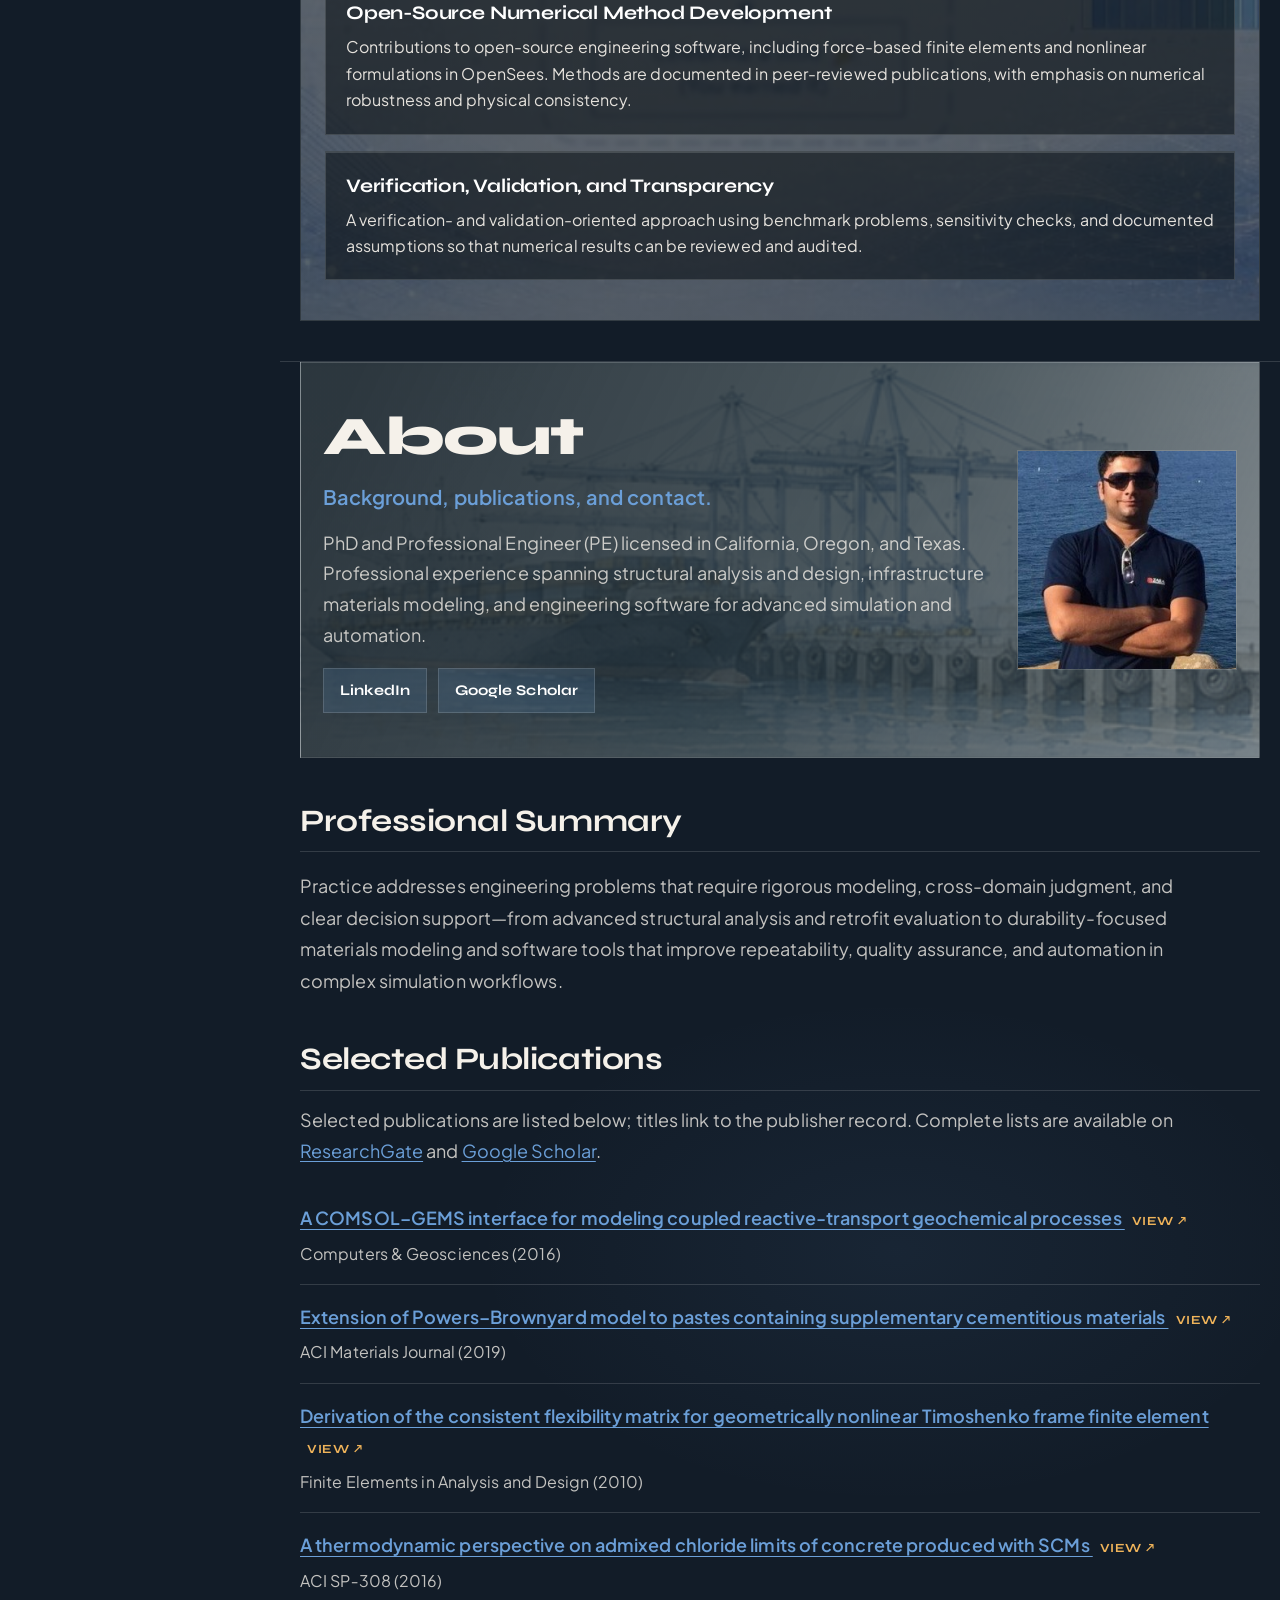
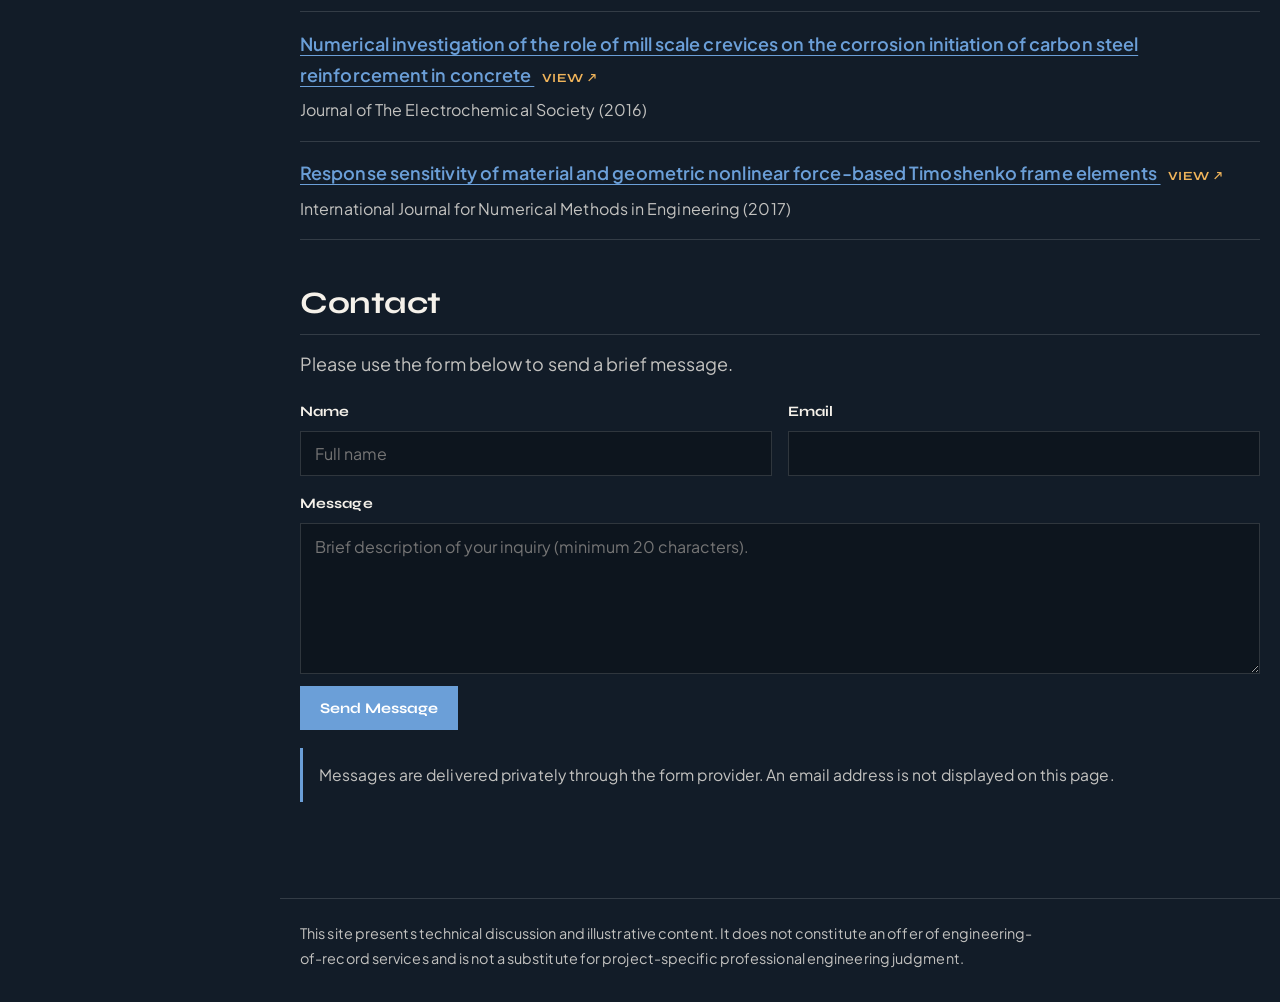
==== commit 7b36f5ca: "Replace the About magnifier background with the port maritime image. Give the About header a cleaner" ====
--- a/index.html
+++ b/index.html
@@ -403,7 +403,7 @@
         <!-- ABOUT -->
         <section id="about" class="page-section">
           <div class="container">
-            <header class="page-hero has-bg" style="--bg-image: url('assets/images/topics/15-technical-consulting.jpg')">
+            <header class="page-hero has-bg" style="--bg-image: url('assets/images/topics/01-port-maritime.png')">
               <div class="hero-about">
                 <div>
                   <h1>About</h1>
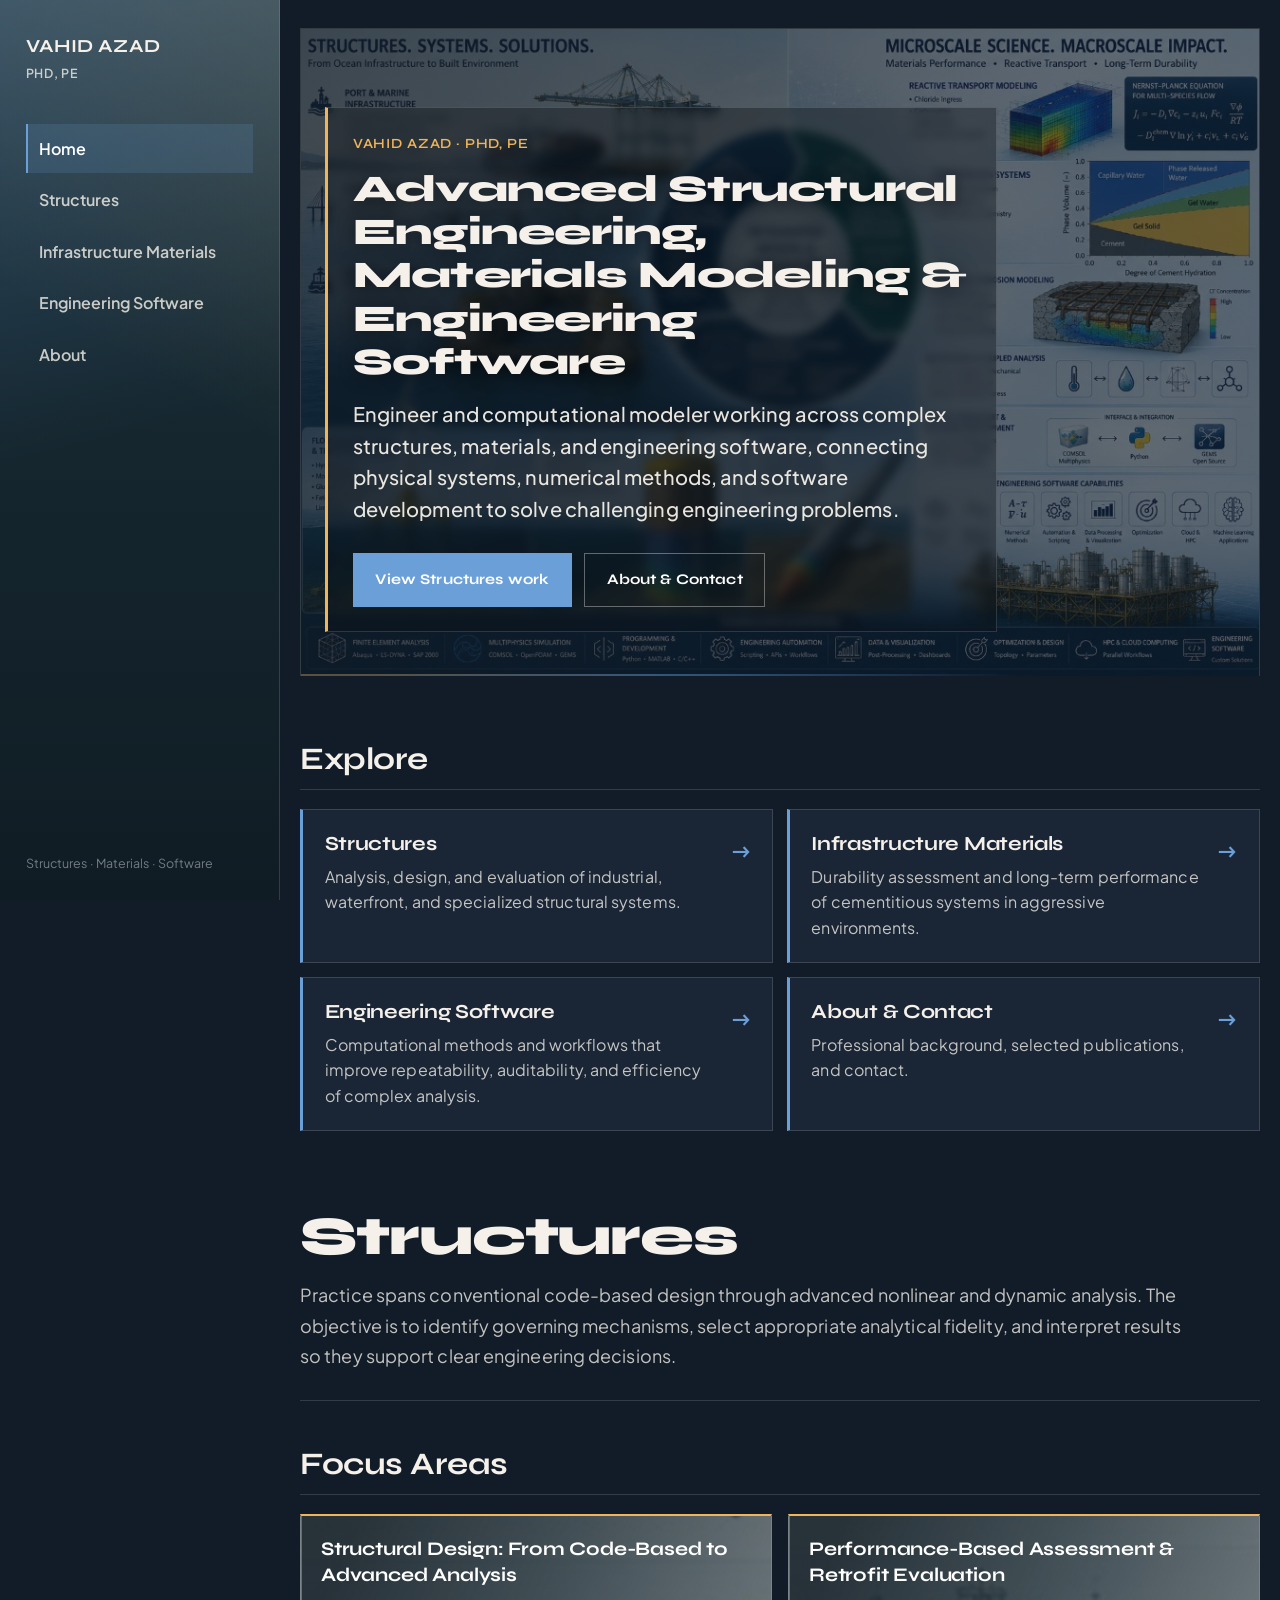
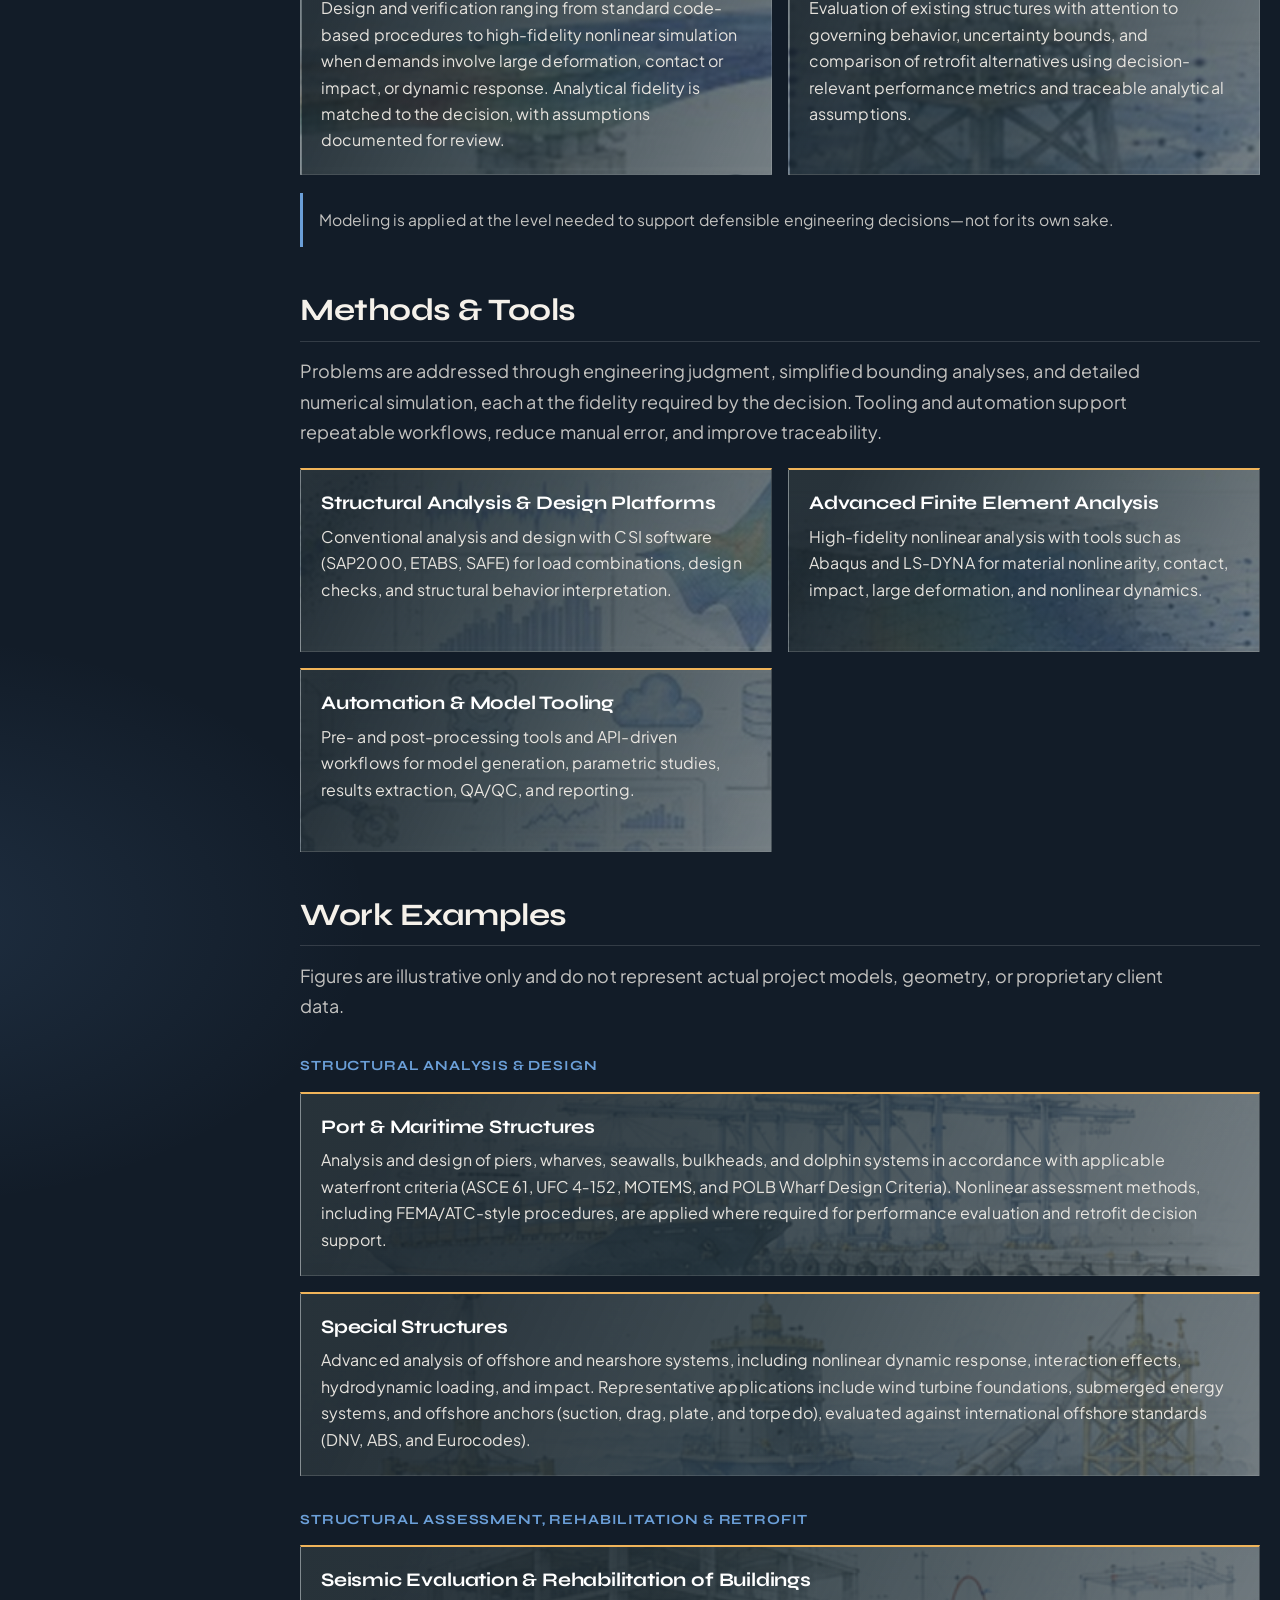
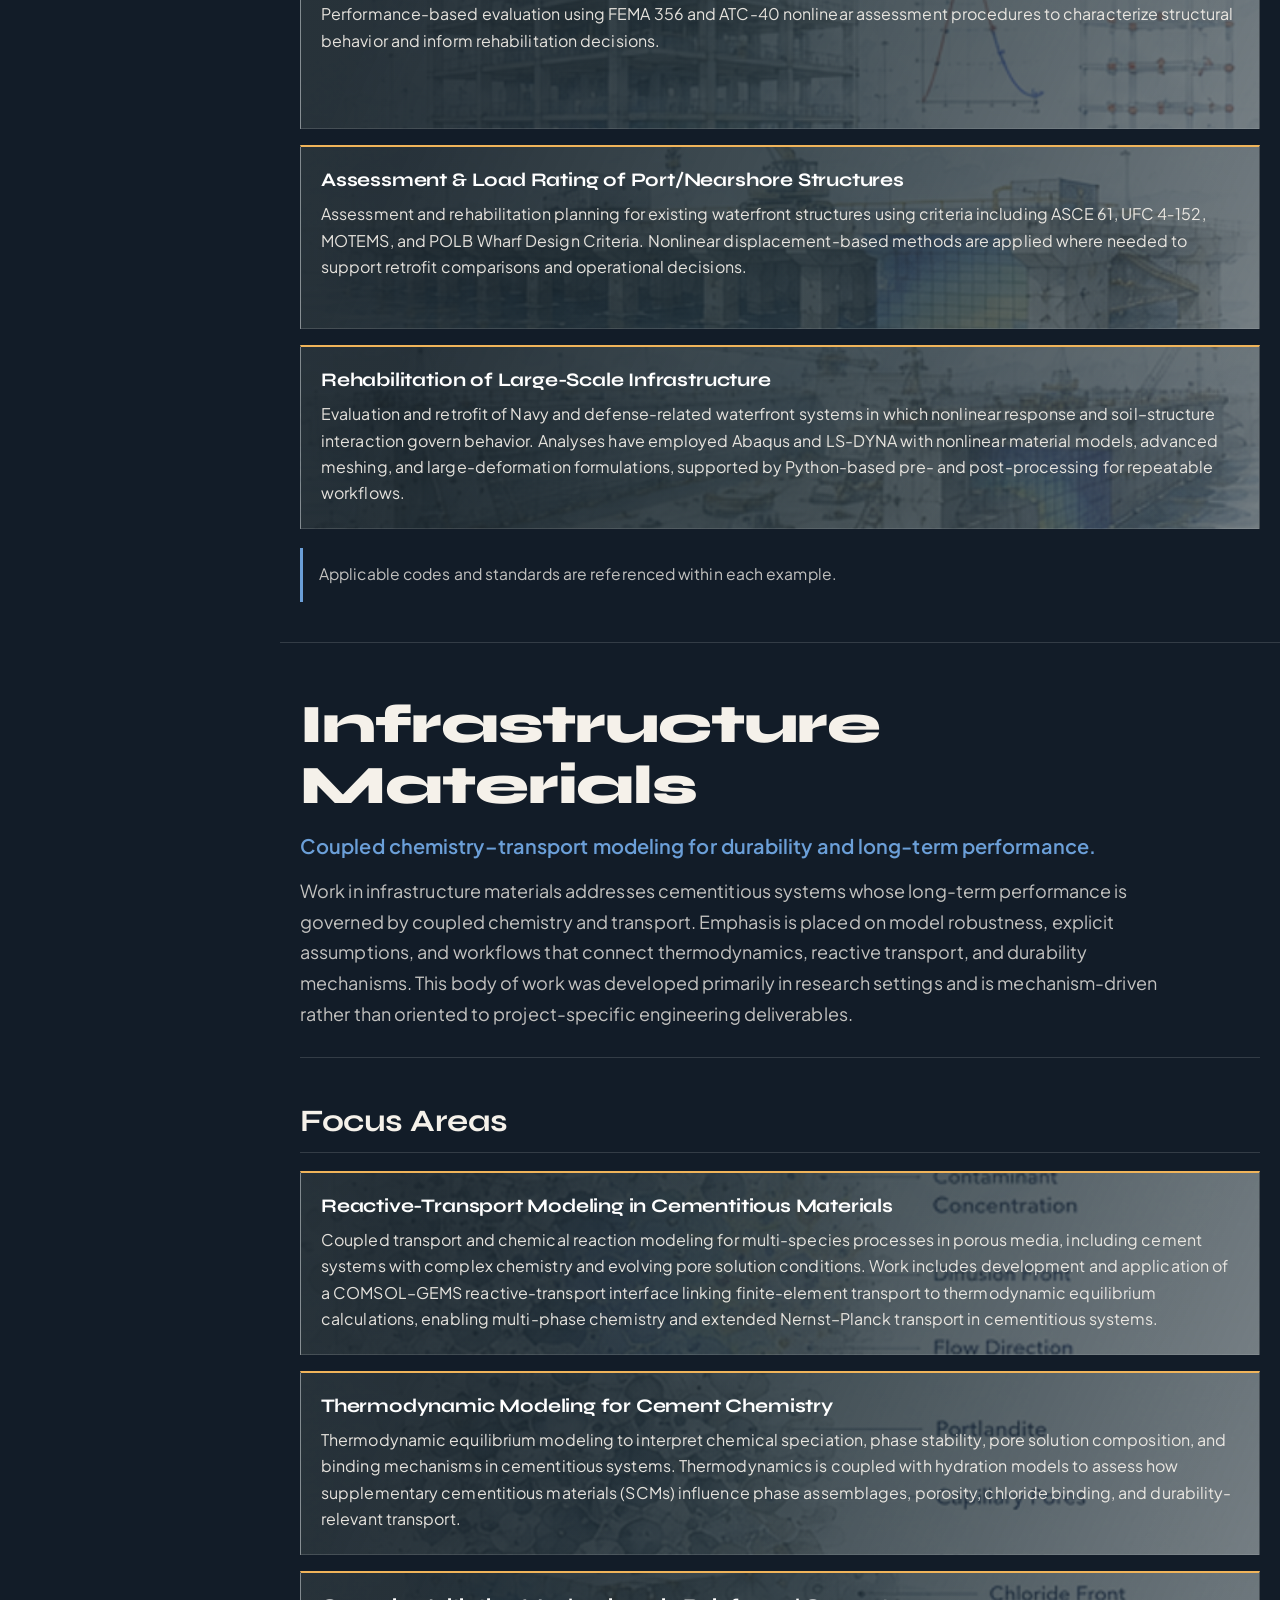
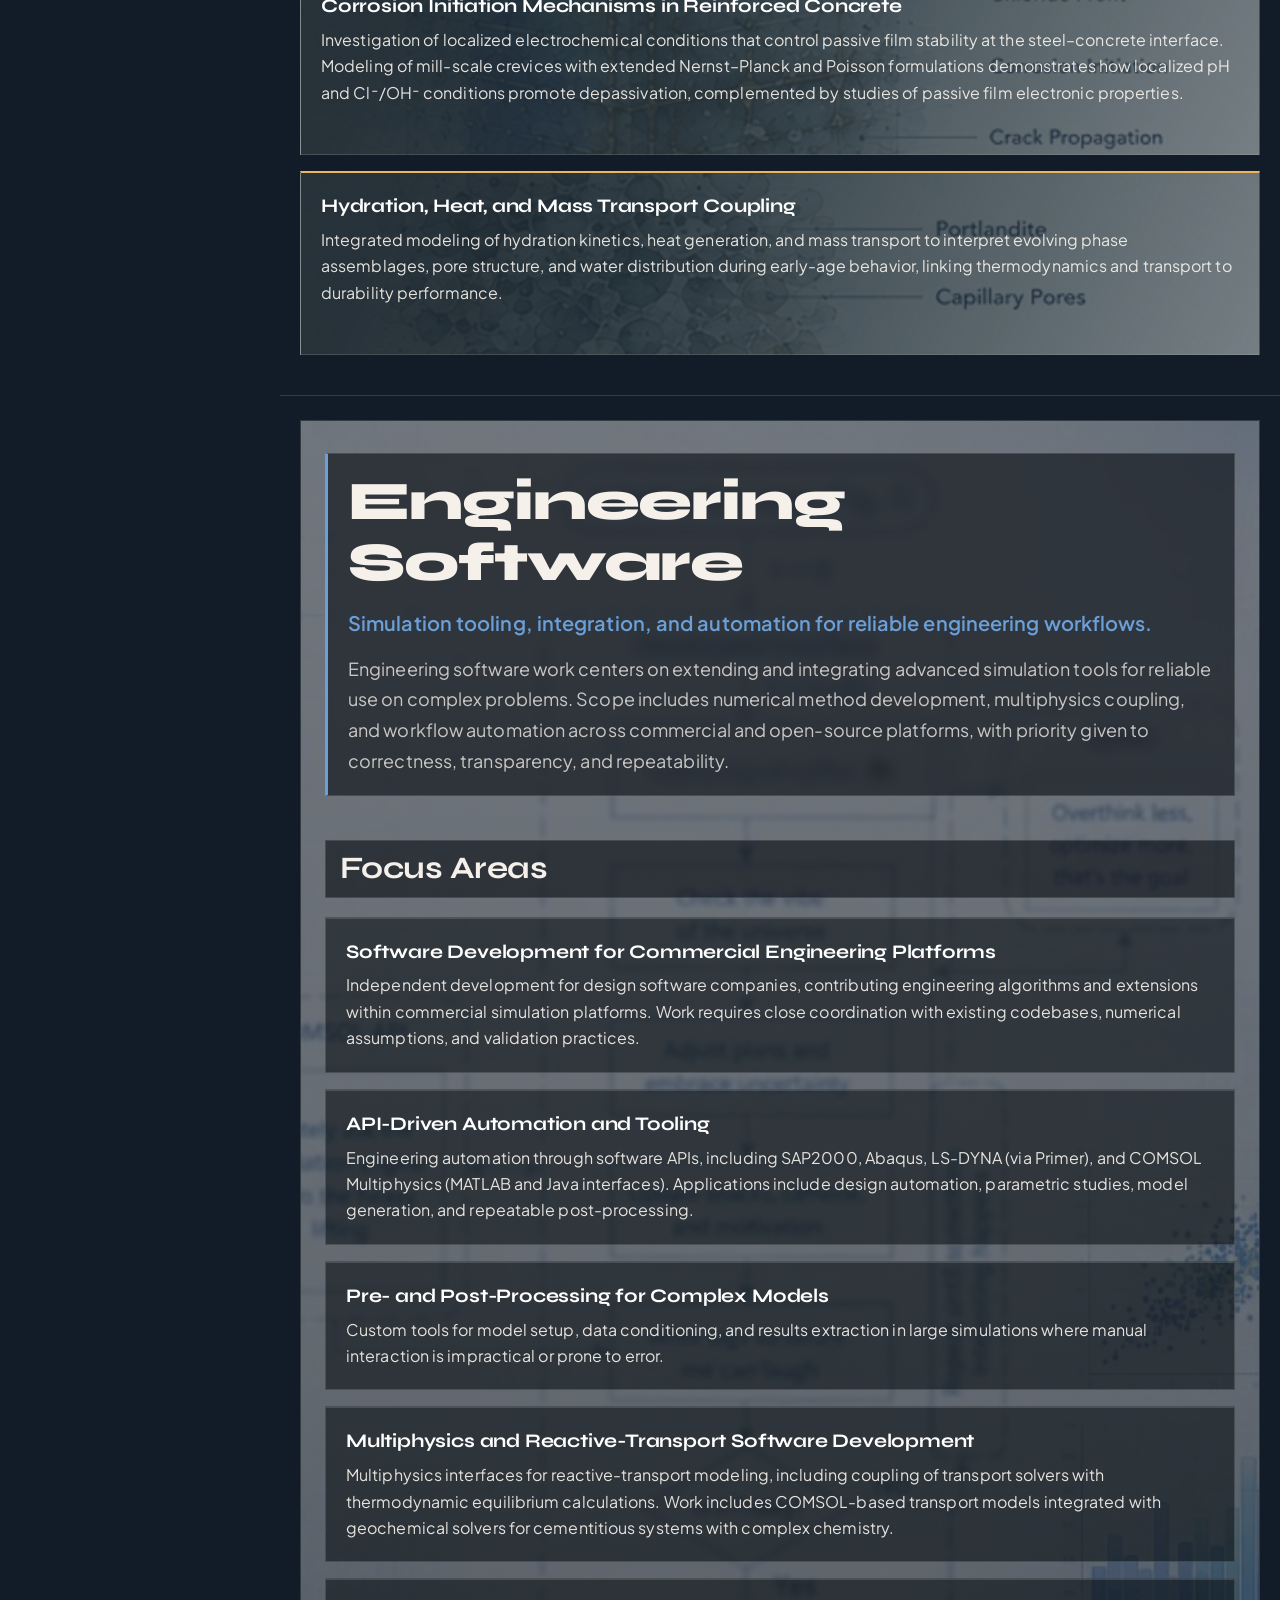
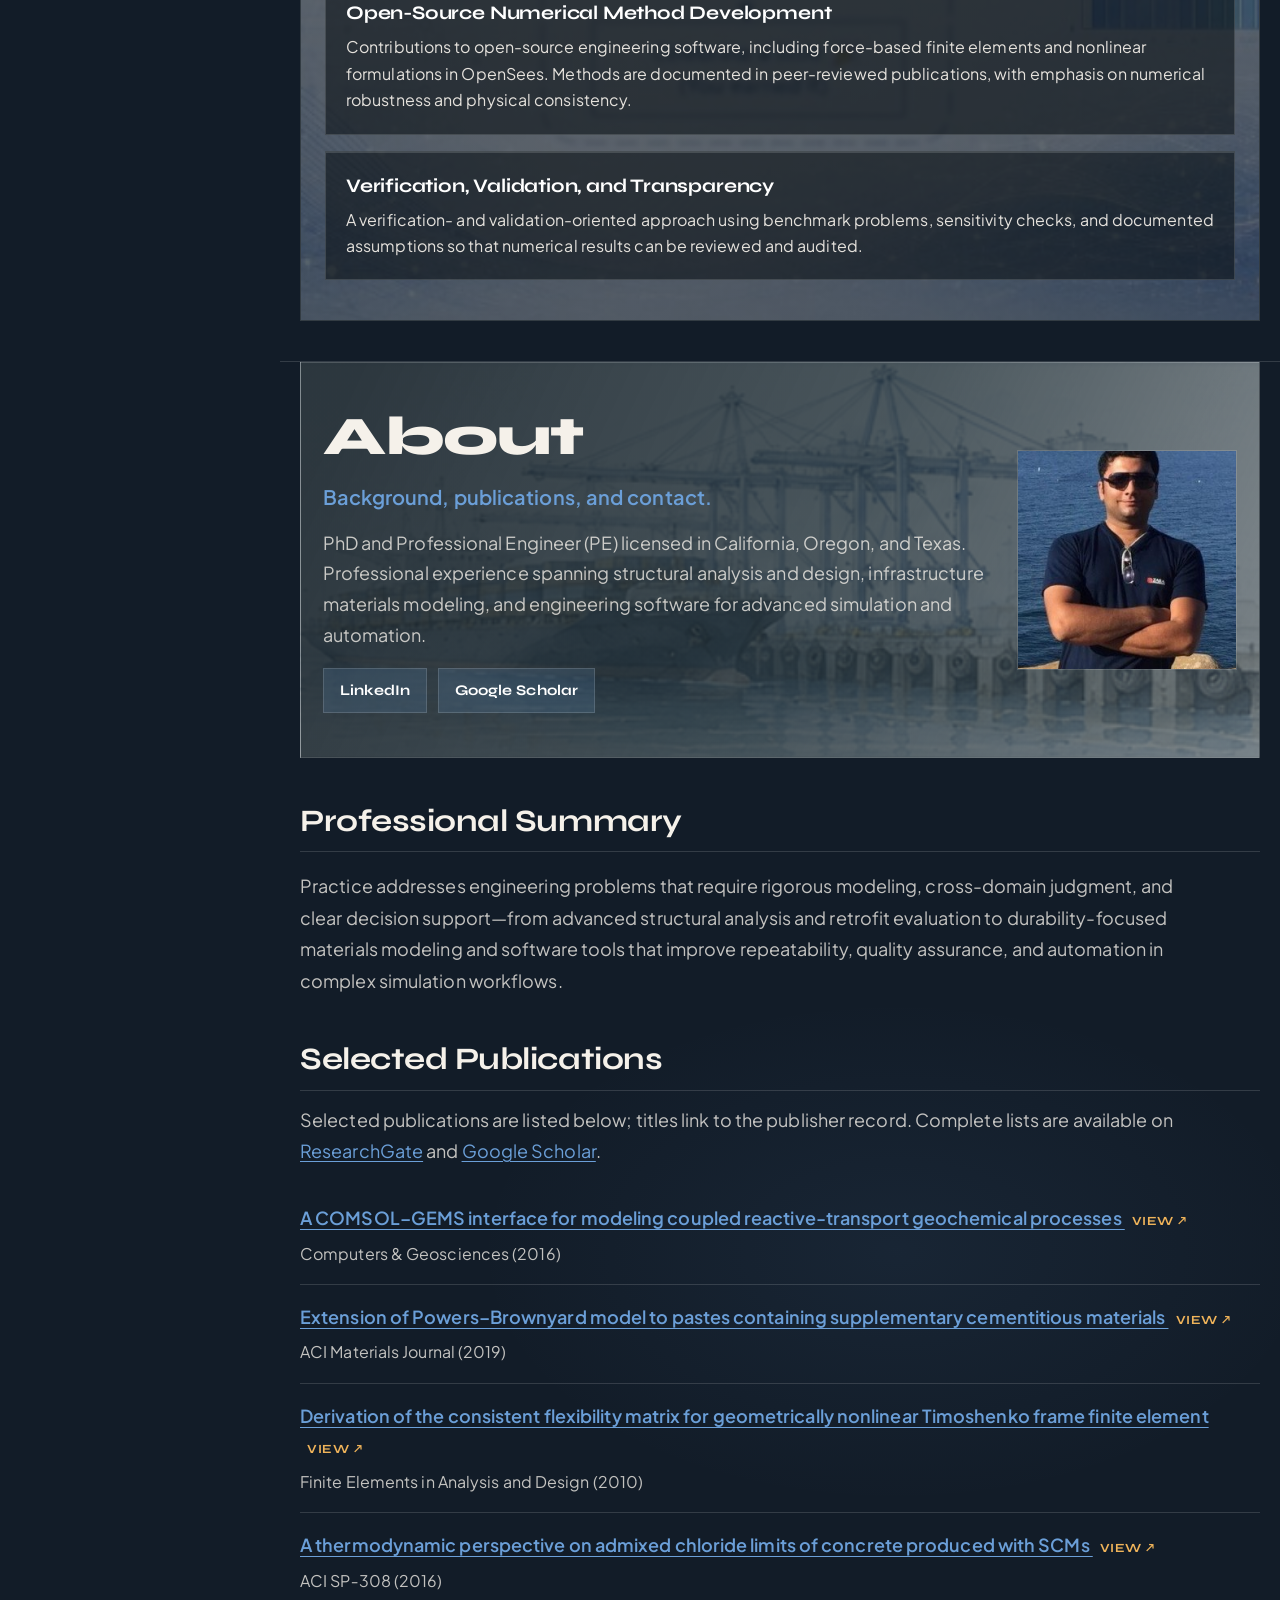
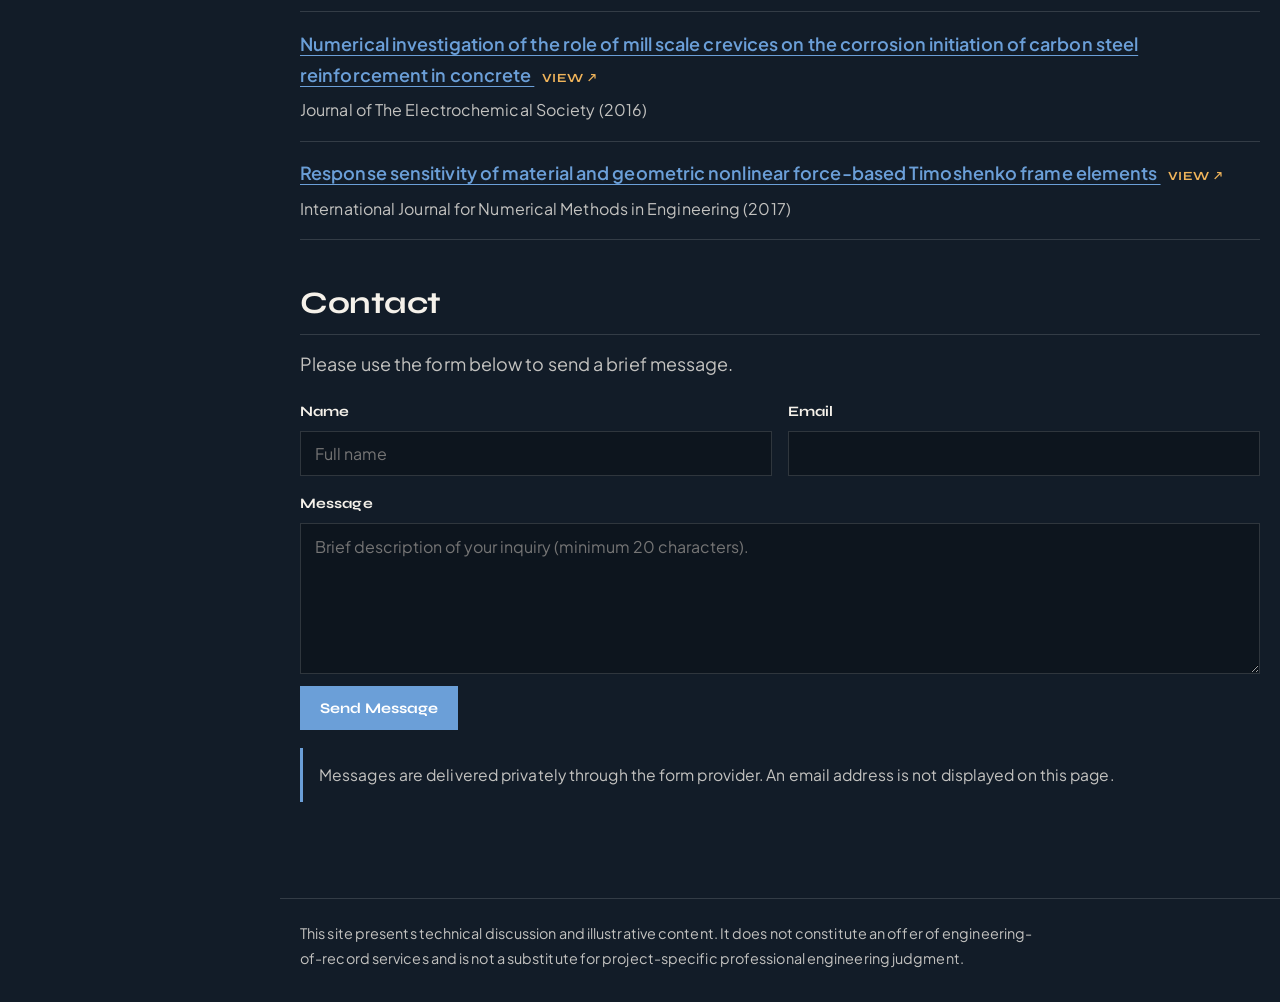
==== commit b5ed559e: "Update the hero lede to emphasize computational modeling across structures, materials, and software." ====
--- a/index.html
+++ b/index.html
@@ -68,8 +68,9 @@
                 <p class="kicker">Vahid Azad · PhD, PE</p>
                 <h1>Advanced Structural Engineering, Materials Modeling &amp; Engineering Software</h1>
                 <p class="lede">
-                  Structural engineer specializing in complex infrastructure systems, with emphasis on nonlinear
-                  behavior, multiphysics coupling, and materials durability in support of engineering decisions.
+                  Engineer and computational modeler working across complex structures, materials, and engineering
+                  software, connecting physical systems, numerical methods, and software development to solve
+                  challenging engineering problems.
                 </p>
                 <div class="hero-actions">
                   <a class="btn btn-primary" href="#structures-work">View Structures work</a>
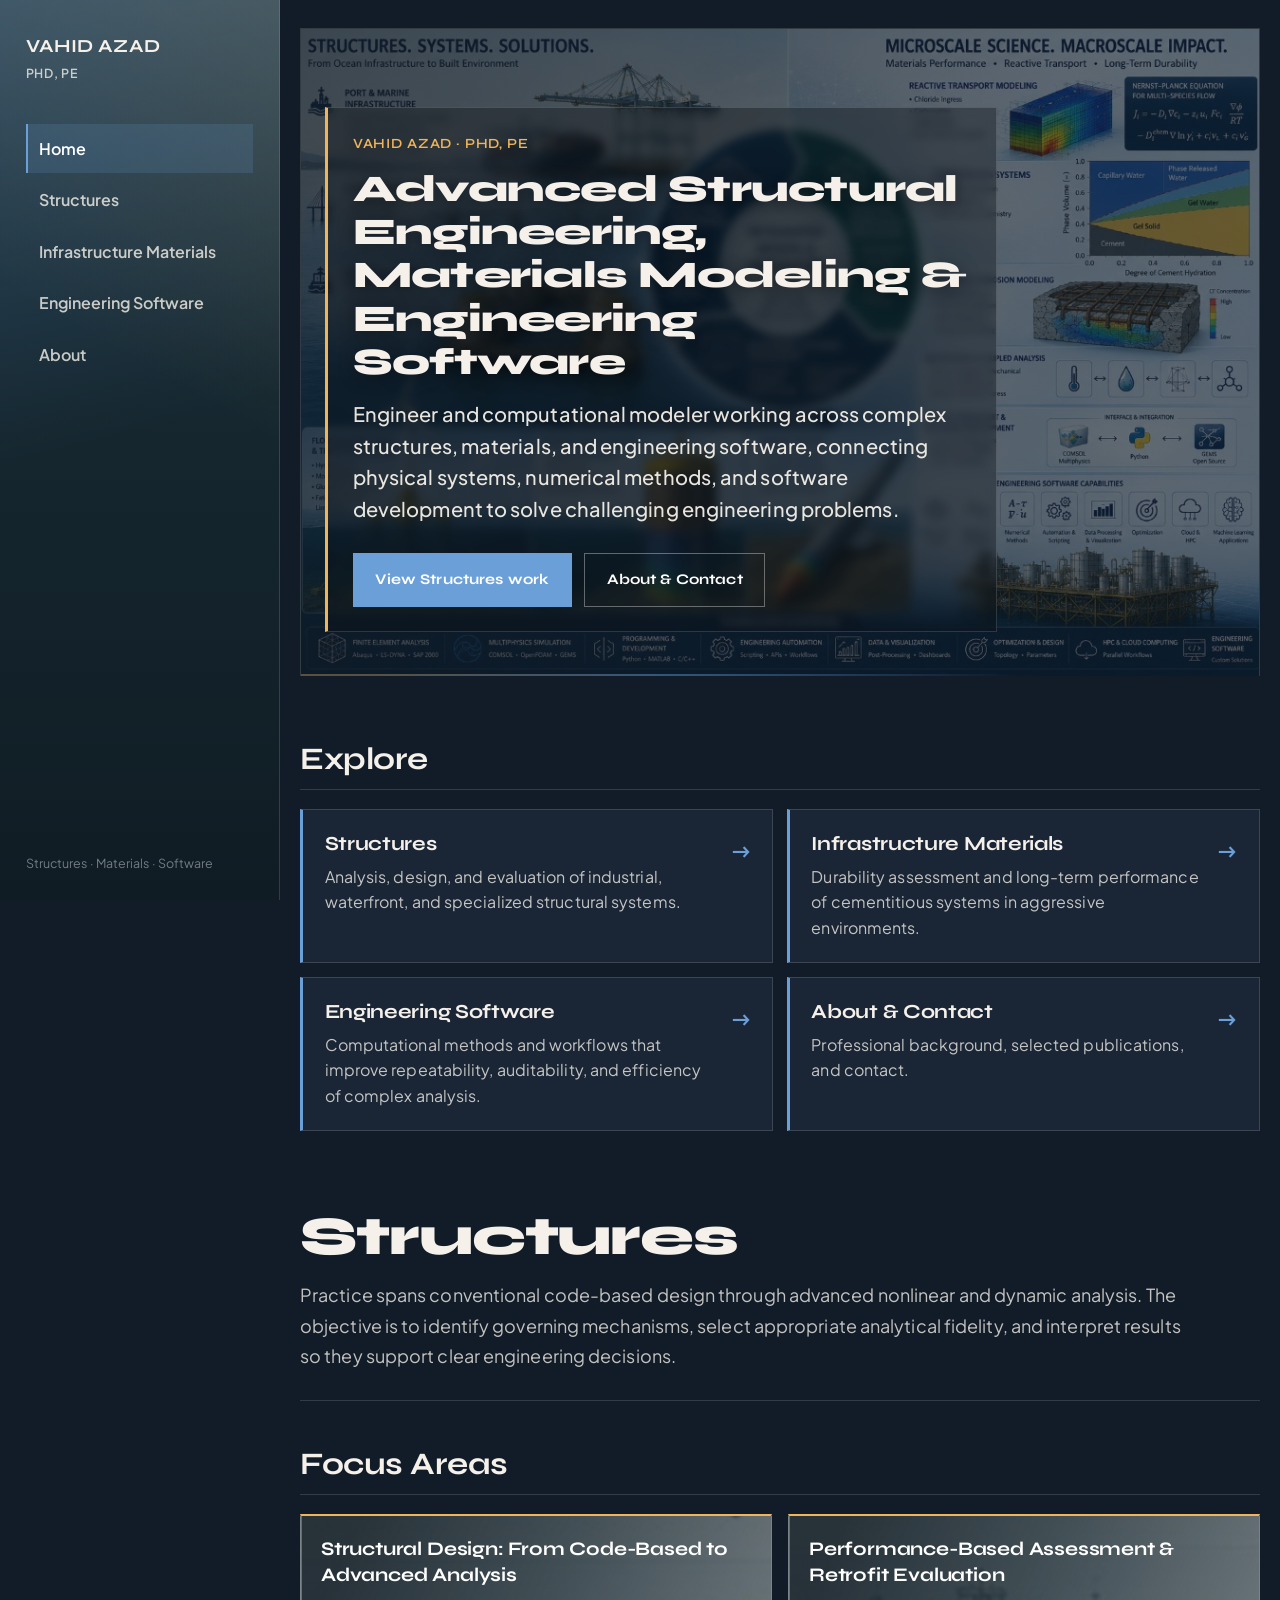
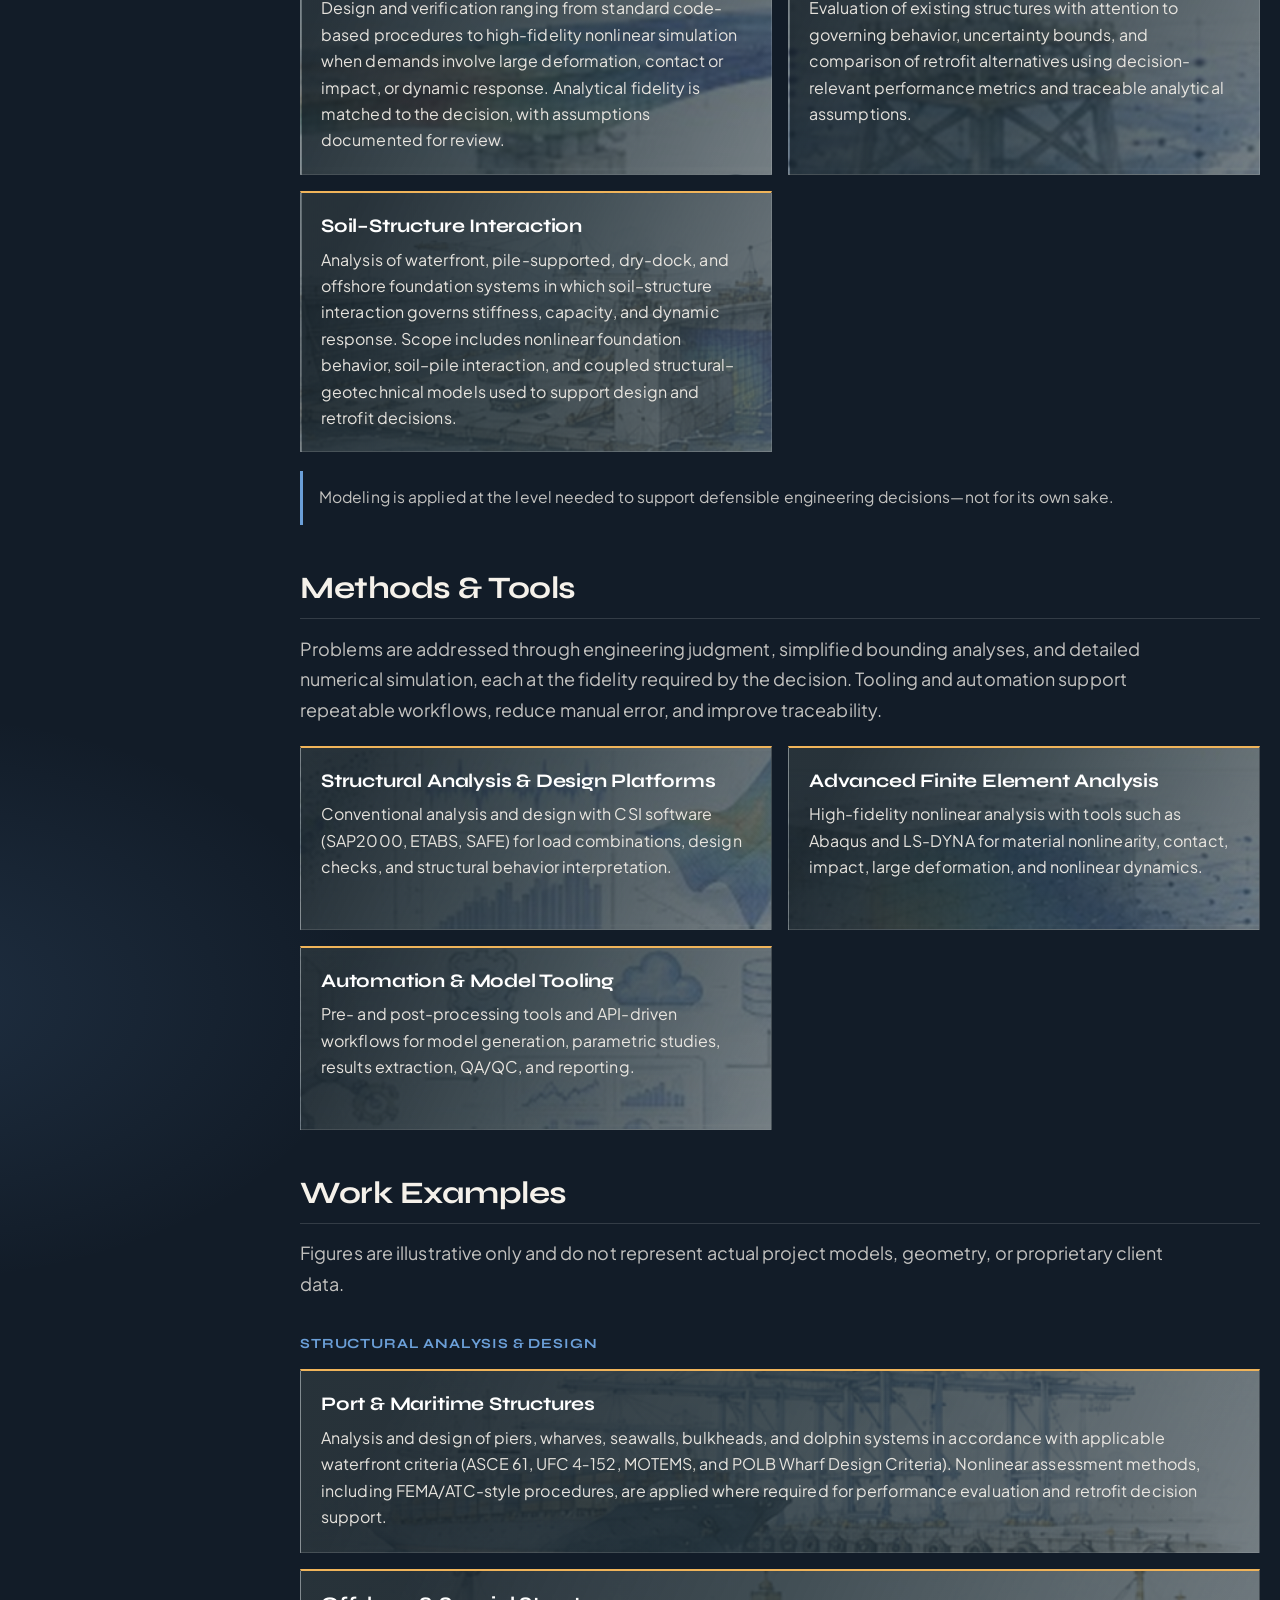
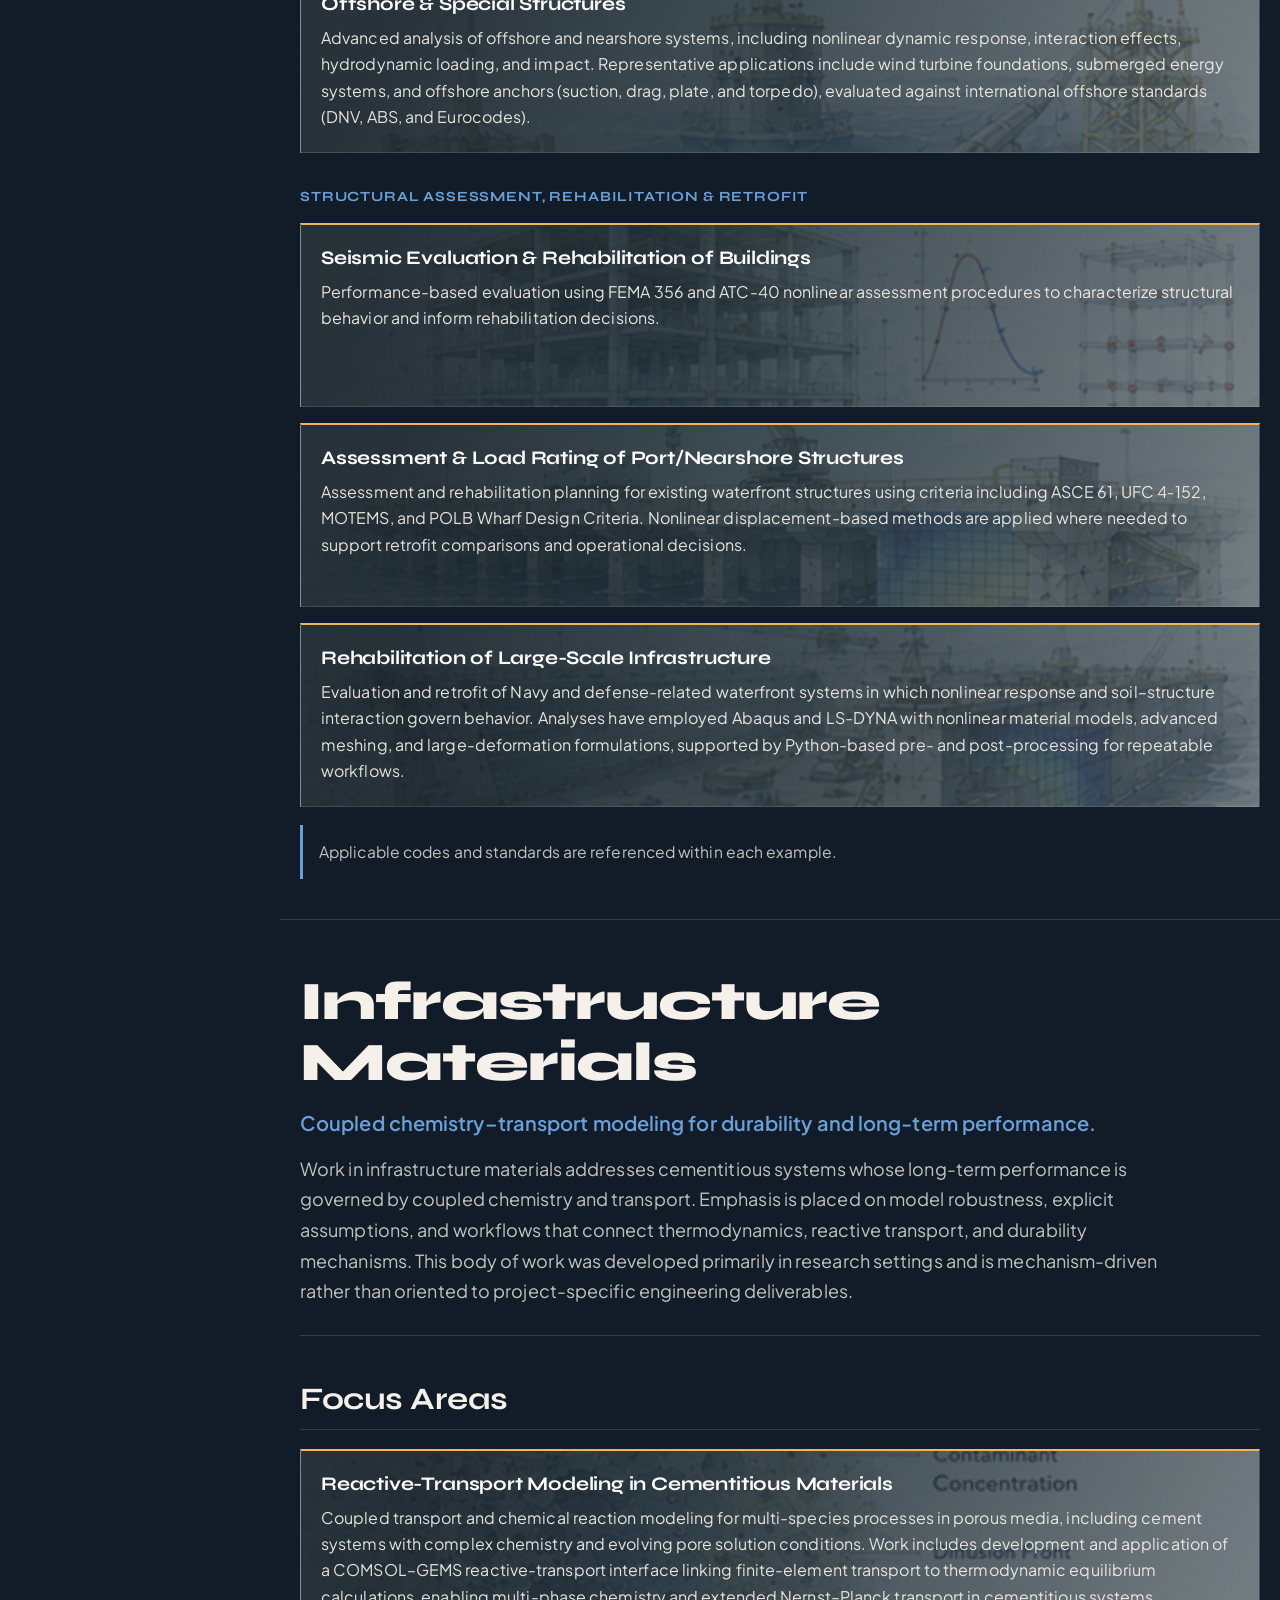
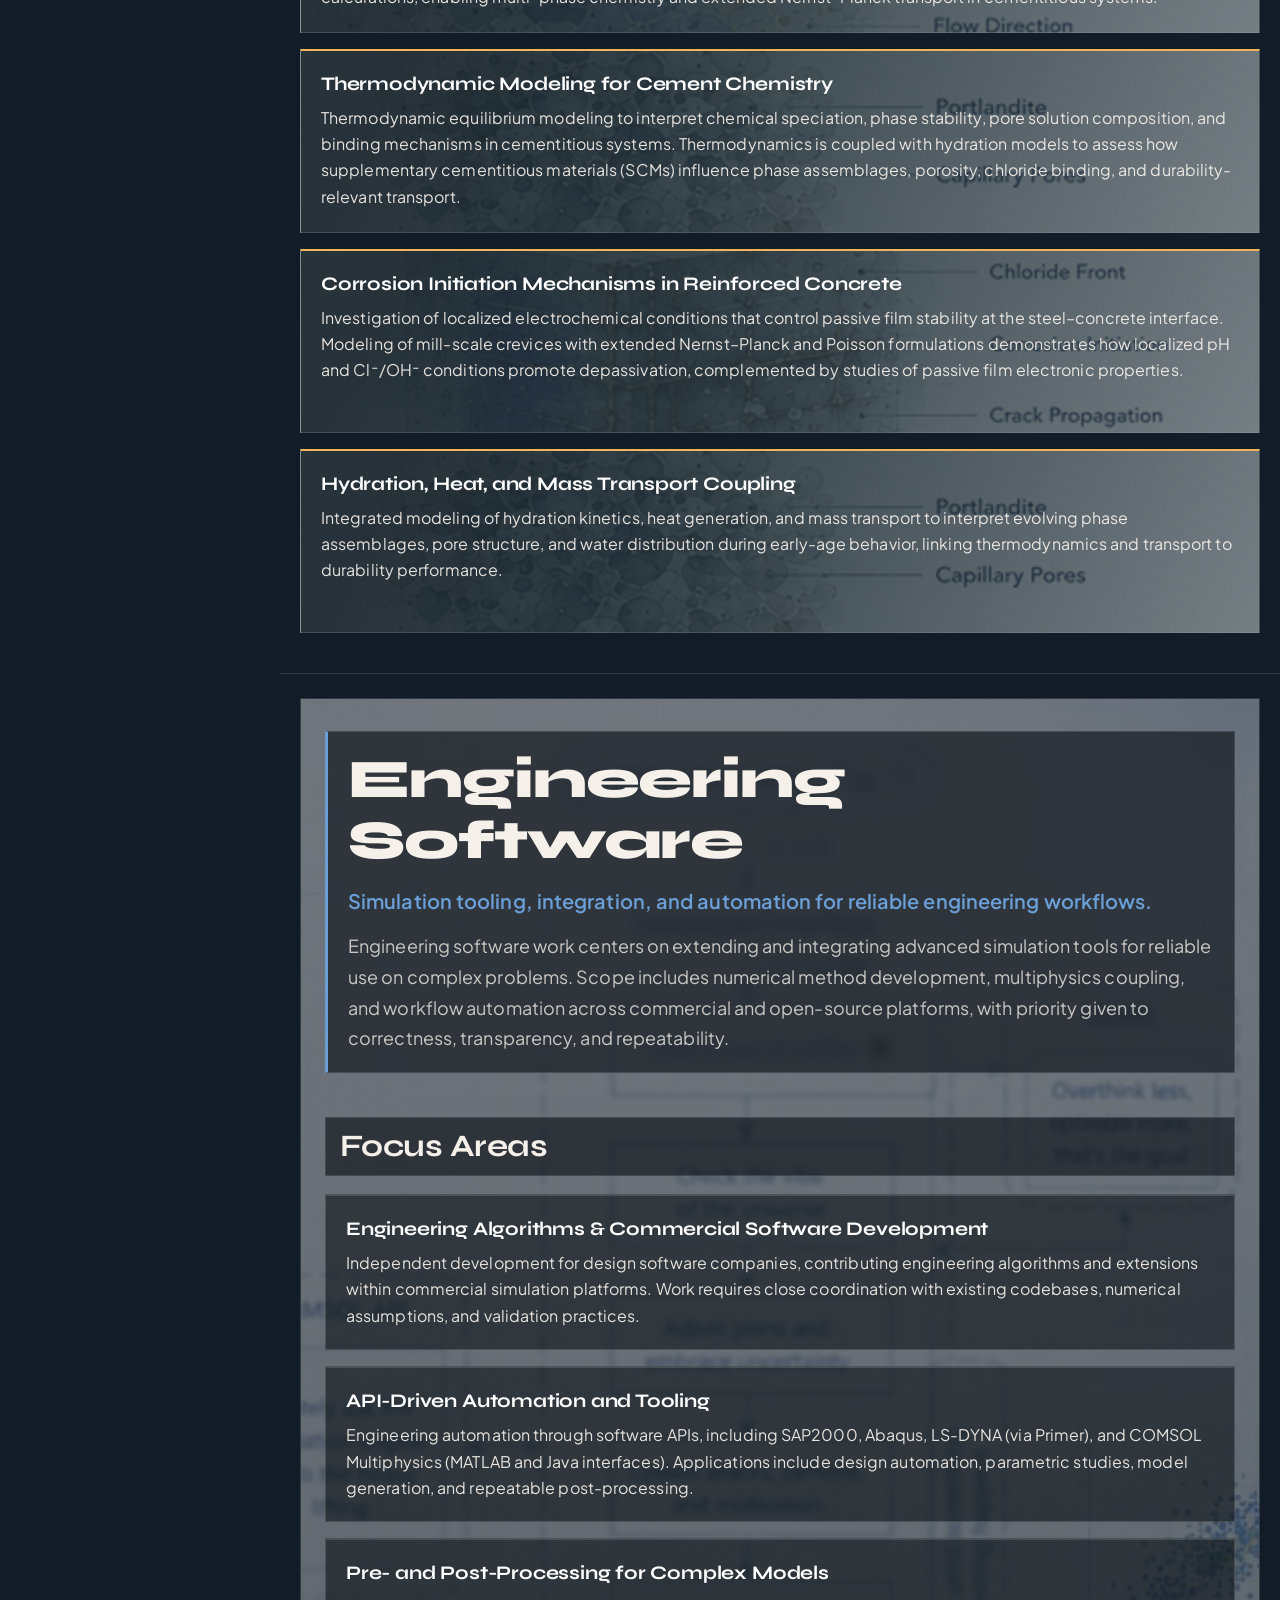
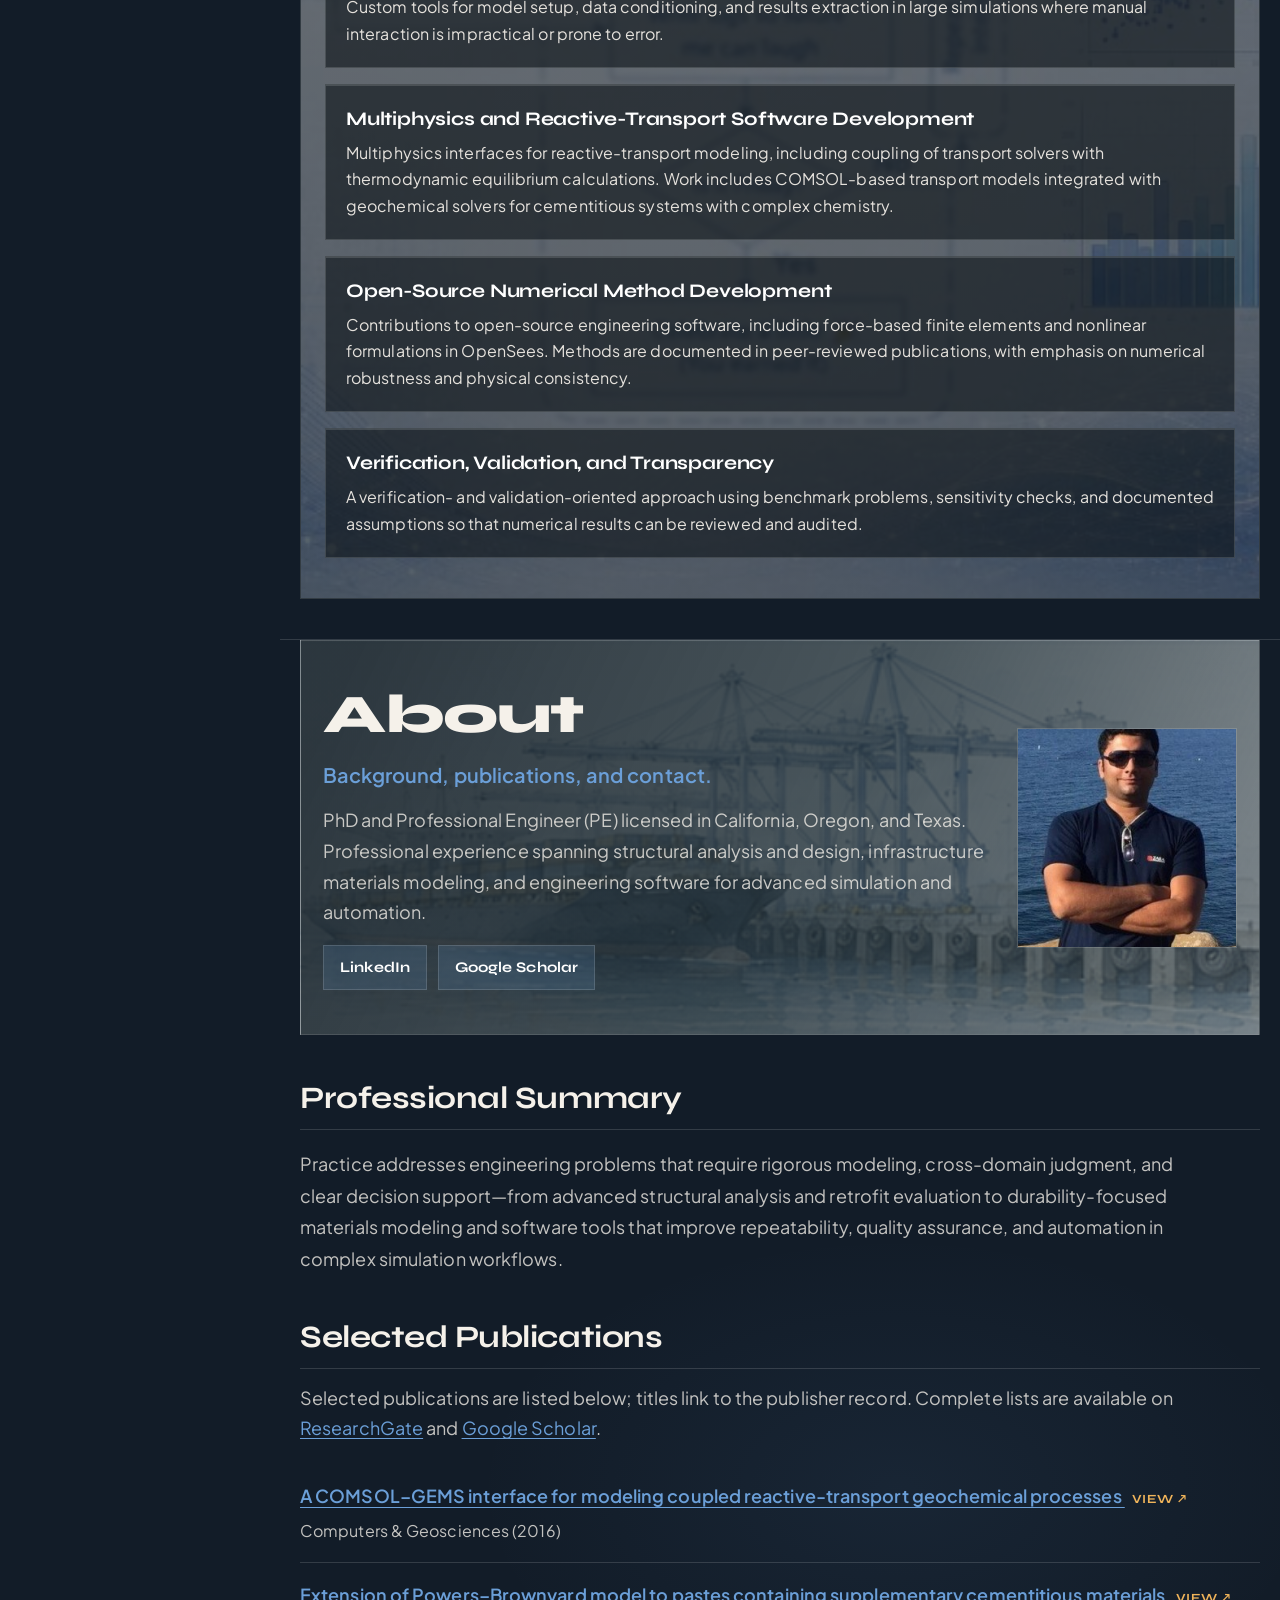
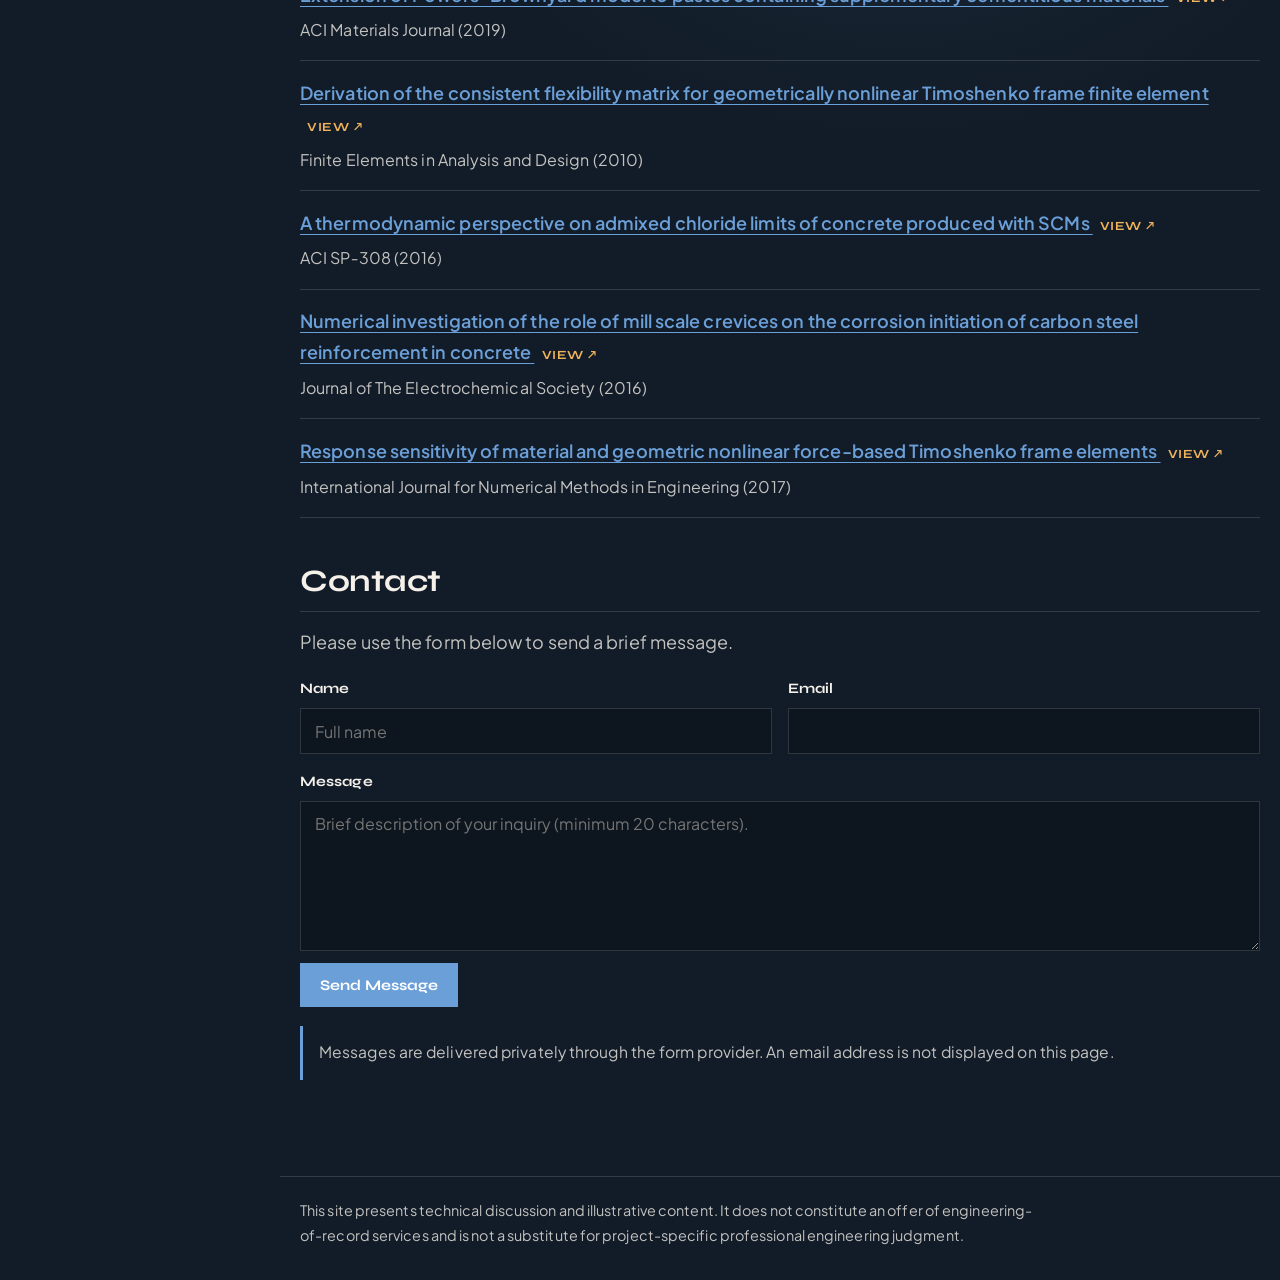
==== commit 9d6f8097: "Surface offshore, SSI, and algorithm-focused software expertise in the headings. Rename Special Stru" ====
--- a/index.html
+++ b/index.html
@@ -148,6 +148,15 @@
                     analytical assumptions.
                   </p>
                 </article>
+                <article class="project has-bg" style="--bg-image: url('assets/images/topics/05-large-scale-rehab.png')">
+                  <h3>Soil–Structure Interaction</h3>
+                  <p>
+                    Analysis of waterfront, pile-supported, dry-dock, and offshore foundation systems in which soil–structure
+                    interaction governs stiffness, capacity, and dynamic response. Scope includes nonlinear foundation
+                    behavior, soil–pile interaction, and coupled structural–geotechnical models used to support design
+                    and retrofit decisions.
+                  </p>
+                </article>
               </div>
               <div class="note">
                 Modeling is applied at the level needed to support defensible engineering decisions—not for its own sake.
@@ -206,7 +215,7 @@
                 </article>
                 <article class="project has-bg" style="--bg-image: url('assets/images/topics/02-special-structures.png')">
                   <div>
-                    <h3>Special Structures</h3>
+                    <h3>Offshore &amp; Special Structures</h3>
                     <p>
                       Advanced analysis of offshore and nearshore systems, including nonlinear dynamic response,
                       interaction effects, hydrodynamic loading, and impact. Representative applications include wind
@@ -340,7 +349,7 @@
               <div class="portfolio stack">
                 <article class="project on-section-bg">
                   <div>
-                    <h3>Software Development for Commercial Engineering Platforms</h3>
+                    <h3>Engineering Algorithms &amp; Commercial Software Development</h3>
                     <p>
                       Independent development for design software companies, contributing engineering algorithms and
                       extensions within commercial simulation platforms. Work requires close coordination with existing
